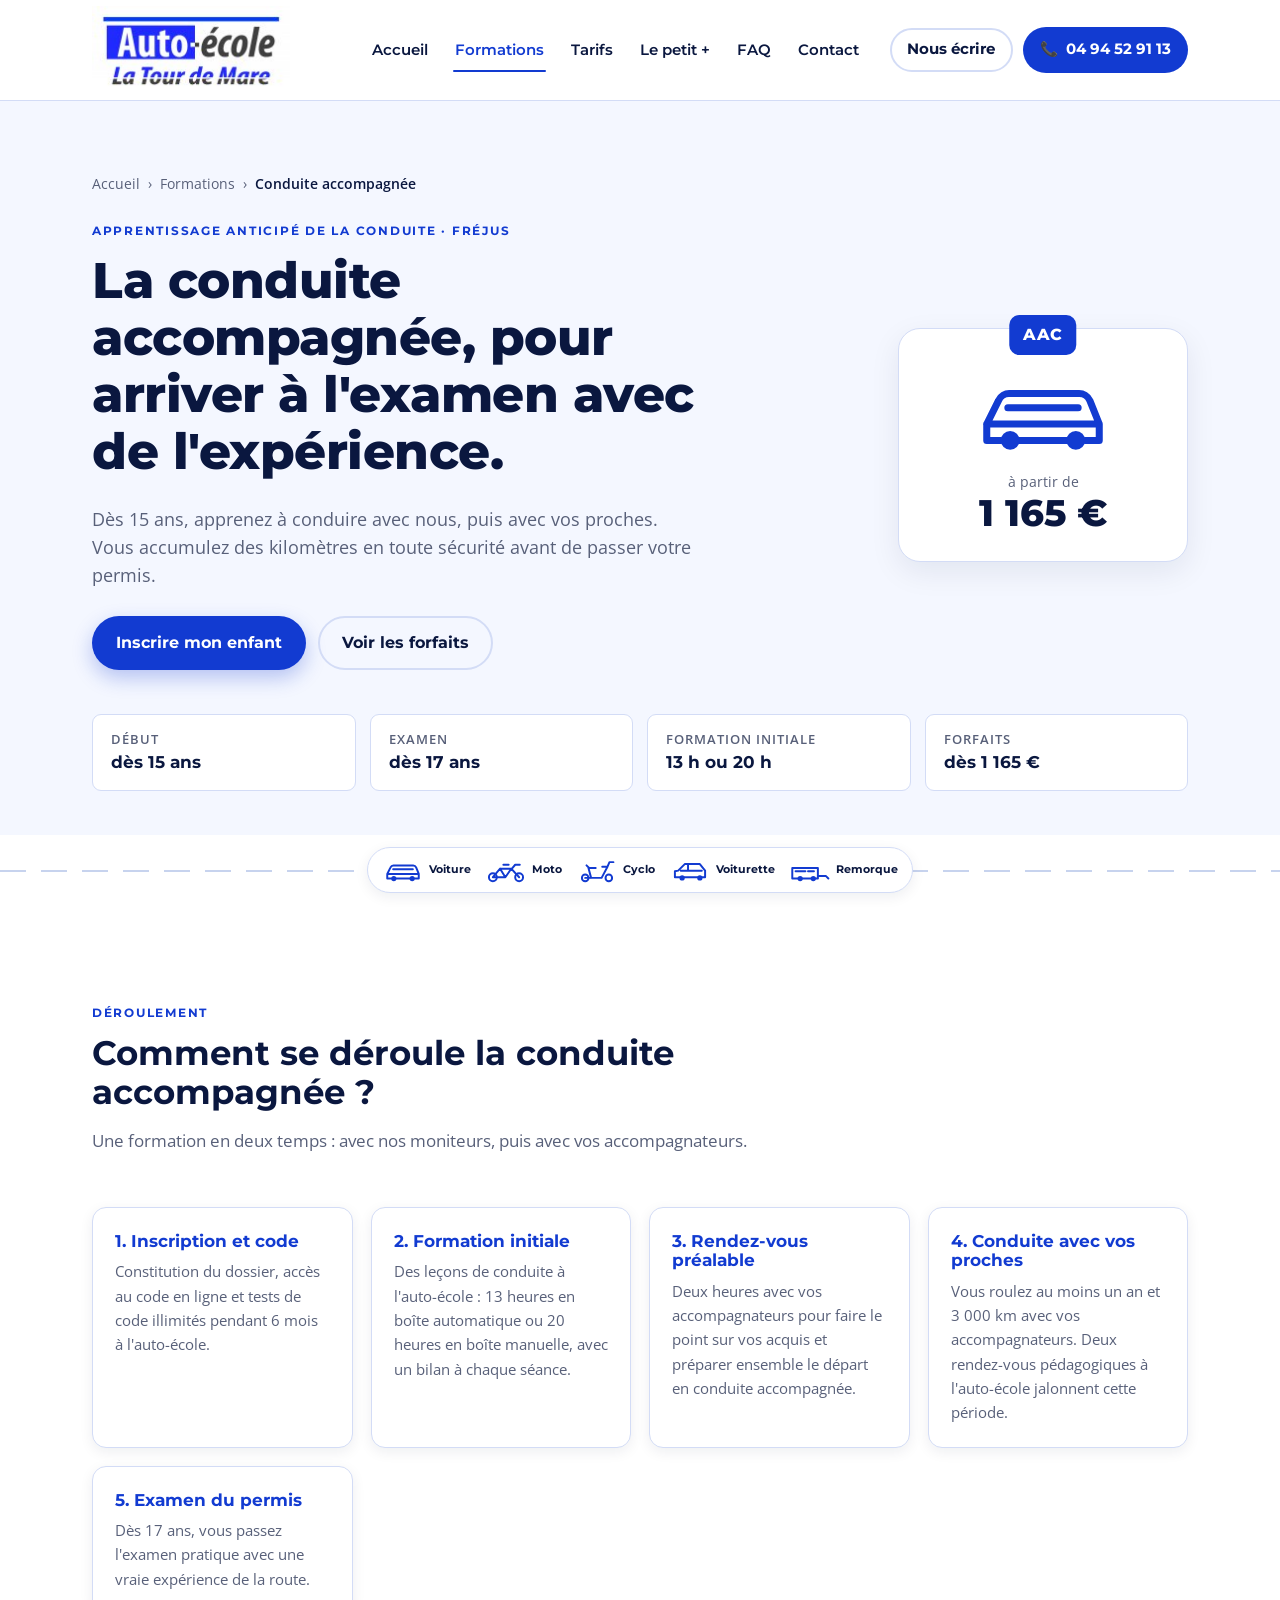
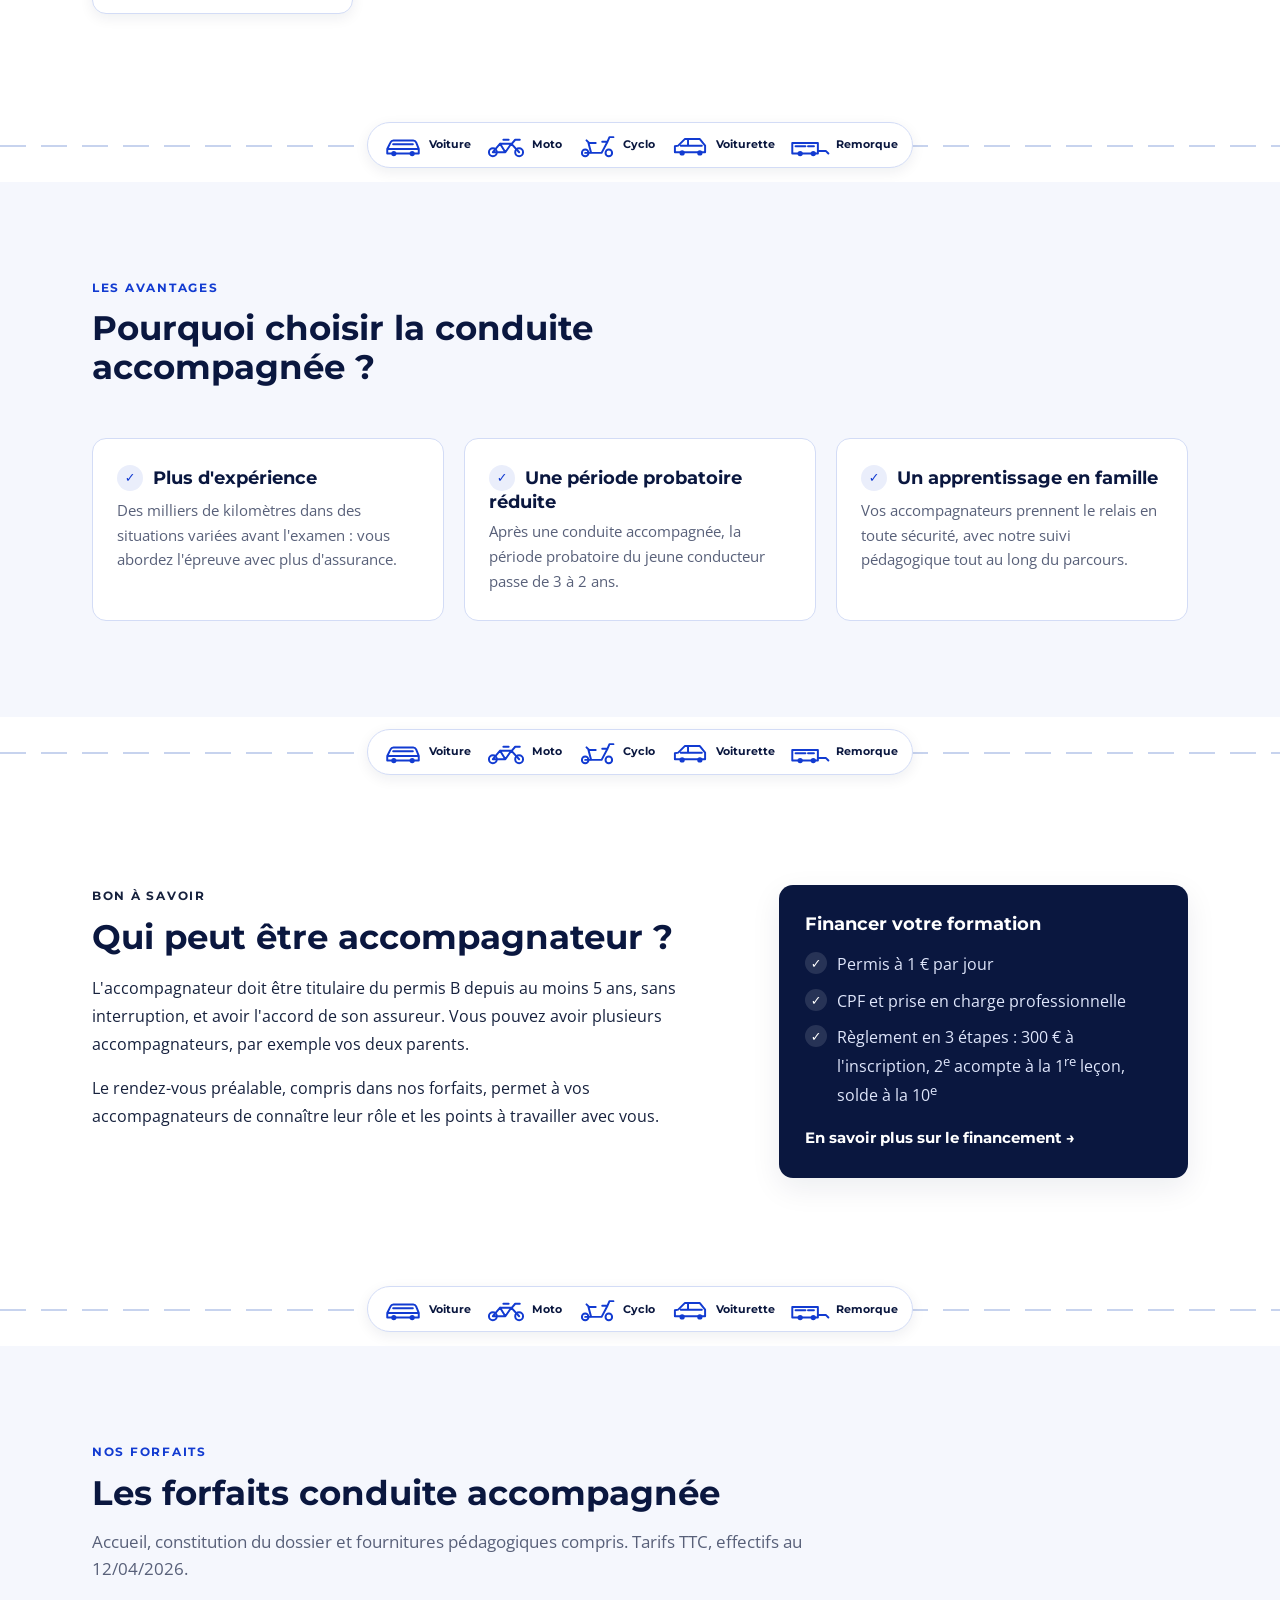
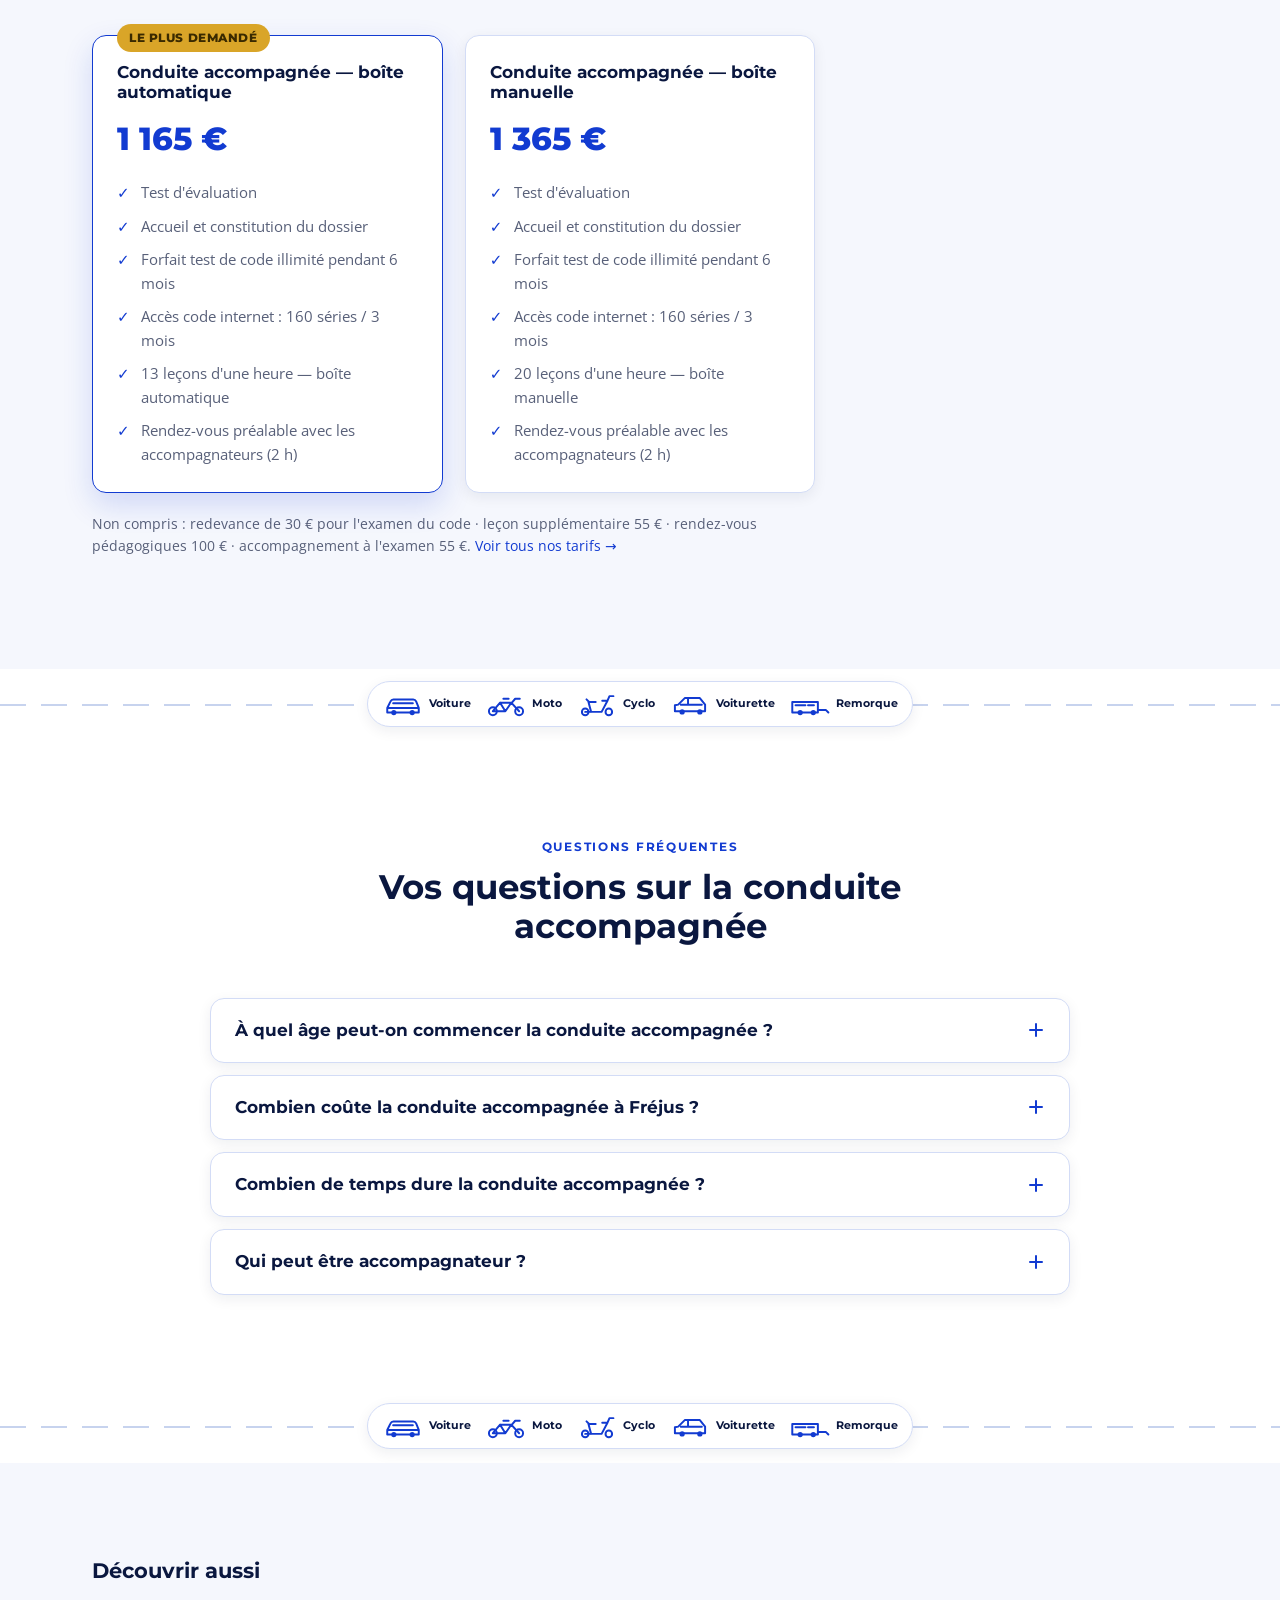
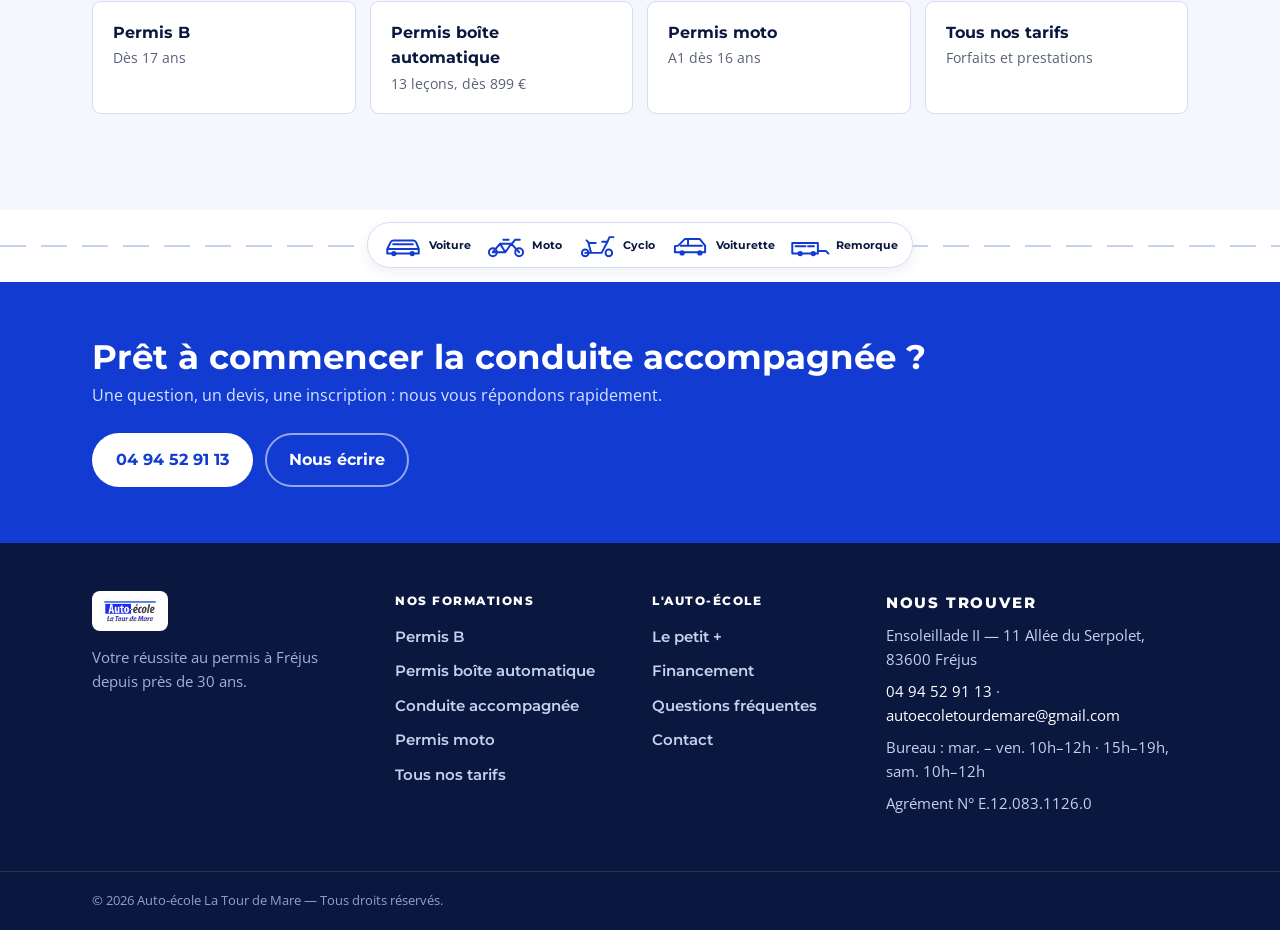
==== conduite-accompagnee.html @ 5759c75f "SEO : 4 pages formations dédiées - Nouvelles pages : permis B, permis boîte automatique, conduite ac" ====
<!DOCTYPE html>
<html lang="fr">
<head>
  <meta charset="UTF-8" />
  <meta name="viewport" content="width=device-width, initial-scale=1.0" />
  <title>Conduite accompagnée (AAC) à Fréjus dès 15 ans — La Tour de Mare</title>
  <meta name="description" content="Conduite accompagnée à Fréjus dès 15 ans : formation initiale, rendez-vous avec les accompagnateurs, boîte auto ou manuelle. Forfaits dès 1 165 €." />
  <link rel="icon" type="image/jpeg" href="assets/img/logo.jpg" />
  <link rel="preconnect" href="https://fonts.googleapis.com" />
  <link rel="preconnect" href="https://fonts.gstatic.com" crossorigin />
  <link href="https://fonts.googleapis.com/css2?family=Montserrat:ital,wght@0,400;0,500;0,600;0,700;0,800;1,700&family=Open+Sans:wght@400;500;600&display=swap" rel="stylesheet" />
  <link rel="stylesheet" href="css/styles.css" />
  <link rel="canonical" href="https://autoecole.antonyaddy.com/conduite-accompagnee.html" />
  <meta property="og:type" content="website" />
  <meta property="og:locale" content="fr_FR" />
  <meta property="og:site_name" content="Auto-école La Tour de Mare" />
  <meta property="og:title" content="Conduite accompagnée (AAC) à Fréjus dès 15 ans — La Tour de Mare" />
  <meta property="og:description" content="Conduite accompagnée à Fréjus dès 15 ans : formation initiale, rendez-vous avec les accompagnateurs, boîte auto ou manuelle. Forfaits dès 1 165 €." />
  <meta property="og:url" content="https://autoecole.antonyaddy.com/conduite-accompagnee.html" />
  <meta property="og:image" content="https://autoecole.antonyaddy.com/assets/img/facade.jpg" />

  <!-- Données structurées : fil d'Ariane et questions fréquentes de la page -->
  <script type="application/ld+json">
{
    "@context":  "https://schema.org",
    "@type":  "BreadcrumbList",
    "itemListElement":  [
                            {
                                "@type":  "ListItem",
                                "position":  1,
                                "name":  "Accueil",
                                "item":  "https://autoecole.antonyaddy.com/"
                            },
                            {
                                "@type":  "ListItem",
                                "position":  2,
                                "name":  "Formations",
                                "item":  "https://autoecole.antonyaddy.com/#formations"
                            },
                            {
                                "@type":  "ListItem",
                                "position":  3,
                                "name":  "Conduite accompagnée",
                                "item":  "https://autoecole.antonyaddy.com/conduite-accompagnee.html"
                            }
                        ]
}
  </script>
  <script type="application/ld+json">
{
    "@context":  "https://schema.org",
    "@type":  "FAQPage",
    "mainEntity":  [
                       {
                           "@type":  "Question",
                           "name":  "À quel âge peut-on commencer la conduite accompagnée ?",
                           "acceptedAnswer":  {
                                                  "@type":  "Answer",
                                                  "text":  "La conduite accompagnée est accessible dès 15 ans. L'examen pratique du permis peut ensuite être passé dès 17 ans."
                                              }
                       },
                       {
                           "@type":  "Question",
                           "name":  "Combien coûte la conduite accompagnée à Fréjus ?",
                           "acceptedAnswer":  {
                                                  "@type":  "Answer",
                                                  "text":  "Nos forfaits sont à 1 165 € en boîte automatique et 1 365 € en boîte manuelle, code et rendez-vous préalable compris. Les rendez-vous pédagogiques (100 €), la redevance du code (30 €) et l'accompagnement à l'examen (55 €) sont en plus."
                                              }
                       },
                       {
                           "@type":  "Question",
                           "name":  "Combien de temps dure la conduite accompagnée ?",
                           "acceptedAnswer":  {
                                                  "@type":  "Answer",
                                                  "text":  "Après la formation initiale à l'auto-école, vous conduisez au moins un an et 3 000 km avec vos accompagnateurs, avec deux rendez-vous pédagogiques pendant cette période."
                                              }
                       },
                       {
                           "@type":  "Question",
                           "name":  "Qui peut être accompagnateur ?",
                           "acceptedAnswer":  {
                                                  "@type":  "Answer",
                                                  "text":  "Toute personne titulaire du permis B depuis au moins 5 ans sans interruption, avec l'accord de son assureur. Il est possible d'avoir plusieurs accompagnateurs."
                                              }
                       }
                   ]
}
  </script>
</head>
<body id="top">

  <header class="site-header">
    <div class="container header__inner">
      <a class="brand" href="index.html" aria-label="Accueil — Auto-école La Tour de Mare">
        <img src="assets/img/logo.jpg" alt="Auto-école La Tour de Mare" class="brand__logo" width="200" height="89" decoding="async" fetchpriority="high" />
      </a>

      <nav class="nav" id="nav" aria-label="Navigation principale">
        <a href="index.html" class="nav__link">Accueil</a>
        <a href="index.html#formations" class="nav__link is-active">Formations</a>
        <a href="tarifs.html" class="nav__link">Tarifs</a>
        <a href="index.html#plus" class="nav__link">Le petit +</a>
        <a href="index.html#faq" class="nav__link">FAQ</a>
        <a href="index.html#contact" class="nav__link">Contact</a>
        <div class="nav__actions">
          <a href="index.html?formation=Conduite%20accompagn%C3%A9e%20(AAC)#contact-form" class="btn btn--ghost nav__write">Nous écrire</a>
          <a href="tel:+33494529113" class="btn btn--phone nav__phone">04 94 52 91 13</a>
        </div>
      </nav>

      <button class="nav-toggle" id="navToggle" aria-label="Ouvrir le menu" aria-expanded="false" aria-controls="nav">
        <span></span><span></span><span></span>
      </button>
    </div>
  </header>

  <main>

    <!-- ======================= EN-TÊTE DE PAGE ======================= -->
    <section class="page-hero page-hero--formation">
      <div class="container">
        <nav class="breadcrumb" aria-label="Fil d'Ariane">
          <a href="index.html">Accueil</a><span aria-hidden="true">›</span><a href="index.html#formations">Formations</a><span aria-hidden="true">›</span><span aria-current="page">Conduite accompagnée</span>
        </nav>
        <div class="page-hero__top">
          <div class="page-hero__copy">
            <p class="eyebrow">Apprentissage anticipé de la conduite · Fréjus</p>
            <h1>La conduite accompagnée, pour arriver à l'examen avec de l'expérience.</h1>
            <p class="page-hero__lead">Dès 15 ans, apprenez à conduire avec nous, puis avec vos proches. Vous accumulez des kilomètres en toute sécurité avant de passer votre permis.</p>
            <div class="hero__cta">
              <a href="index.html?formation=Conduite%20accompagn%C3%A9e%20(AAC)#contact-form" class="btn btn--primary">Inscrire mon enfant</a>
              <a href="#forfaits" class="btn btn--ghost">Voir les forfaits</a>
            </div>
          </div>
          <div class="formation-badge" aria-hidden="true">
            <svg viewBox="0 0 64 40"><use href="assets/img/vehicle-icons.svg#car"></use></svg>
            <span class="formation-badge__pin">AAC</span>
            <span class="formation-badge__from">à partir de</span>
            <strong class="formation-badge__price">1&nbsp;165&nbsp;€</strong>
          </div>
        </div>
        <ul class="facts">
          <li><span>Début</span><strong>dès 15 ans</strong></li>
          <li><span>Examen</span><strong>dès 17 ans</strong></li>
          <li><span>Formation initiale</span><strong>13 h ou 20 h</strong></li>
          <li><span>Forfaits</span><strong>dès 1&nbsp;165&nbsp;€</strong></li>
        </ul>
      </div>
    </section>

    <section class="section">
      <div class="container">
        <header class="section__head section__head--left">
          <p class="eyebrow">Déroulement</p>
          <h2>Comment se déroule la conduite accompagnée ?</h2>
          <p class="section__intro">Une formation en deux temps : avec nos moniteurs, puis avec vos accompagnateurs.</p>
        </header>
        <ol class="steps">
          <li><h3>1. Inscription et code</h3><p>Constitution du dossier, accès au code en ligne et tests de code illimités pendant 6 mois à l'auto-école.</p></li>
          <li><h3>2. Formation initiale</h3><p>Des leçons de conduite à l'auto-école : 13 heures en boîte automatique ou 20 heures en boîte manuelle, avec un bilan à chaque séance.</p></li>
          <li><h3>3. Rendez-vous préalable</h3><p>Deux heures avec vos accompagnateurs pour faire le point sur vos acquis et préparer ensemble le départ en conduite accompagnée.</p></li>
          <li><h3>4. Conduite avec vos proches</h3><p>Vous roulez au moins un an et 3&nbsp;000&nbsp;km avec vos accompagnateurs. Deux rendez-vous pédagogiques à l'auto-école jalonnent cette période.</p></li>
          <li><h3>5. Examen du permis</h3><p>Dès 17 ans, vous passez l'examen pratique avec une vraie expérience de la route.</p></li>
        </ol>
      </div>
    </section>

    <section class="section section--tint">
      <div class="container">
        <header class="section__head section__head--left">
          <p class="eyebrow">Les avantages</p>
          <h2>Pourquoi choisir la conduite accompagnée ?</h2>
          
        </header>
        <ul class="benefits">
          <li><h3>Plus d'expérience</h3><p>Des milliers de kilomètres dans des situations variées avant l'examen : vous abordez l'épreuve avec plus d'assurance.</p></li>
          <li><h3>Une période probatoire réduite</h3><p>Après une conduite accompagnée, la période probatoire du jeune conducteur passe de 3 à 2 ans.</p></li>
          <li><h3>Un apprentissage en famille</h3><p>Vos accompagnateurs prennent le relais en toute sécurité, avec notre suivi pédagogique tout au long du parcours.</p></li>
        </ul>
      </div>
    </section>

    <section class="section">
      <div class="container prose-split">
        <div class="prose">
          <p class="eyebrow">Bon à savoir</p>
          <h2>Qui peut être accompagnateur ?</h2>
          <p>L'accompagnateur doit être titulaire du permis B depuis au moins 5 ans, sans interruption, et avoir l'accord de son assureur. Vous pouvez avoir plusieurs accompagnateurs, par exemple vos deux parents.</p>
          <p>Le rendez-vous préalable, compris dans nos forfaits, permet à vos accompagnateurs de connaître leur rôle et les points à travailler avec vous.</p>
        </div>
        <aside class="prose-aside">
<h3>Financer votre formation</h3><ul class="checks"><li>Permis à 1&nbsp;€ par jour</li><li>CPF et prise en charge professionnelle</li><li>Règlement en 3 étapes : 300&nbsp;€ à l'inscription, 2<sup>e</sup> acompte à la 1<sup>re</sup> leçon, solde à la 10<sup>e</sup></li></ul><a class="prose-aside__link" href="index.html#financement">En savoir plus sur le financement →</a>
        </aside>
      </div>
    </section>

    <!-- ======================= FORFAITS ======================= -->
    <section class="section section--tint" id="forfaits">
      <div class="container">
        <header class="section__head section__head--left">
          <p class="eyebrow">Nos forfaits</p>
          <h2>Les forfaits conduite accompagnée</h2>
          <p class="section__intro">Accueil, constitution du dossier et fournitures pédagogiques compris. Tarifs TTC, effectifs au 12/04/2026.</p>
        </header>
        <div class="price-grid">
          <article class="price-card price-card--feature">
            <span class="price-card__tag">Le plus demandé</span>
            <h3>Conduite accompagnée — boîte automatique</h3>
            <p class="price-card__price">1&nbsp;165&nbsp;€</p>
            <ul>
              <li>Test d'évaluation</li>
              <li>Accueil et constitution du dossier</li>
              <li>Forfait test de code illimité pendant 6 mois</li>
              <li>Accès code internet : 160 séries / 3 mois</li>
              <li>13 leçons d'une heure — boîte automatique</li>
              <li>Rendez-vous préalable avec les accompagnateurs (2 h)</li>
            </ul>
          </article>

          <article class="price-card">
            <h3>Conduite accompagnée — boîte manuelle</h3>
            <p class="price-card__price">1&nbsp;365&nbsp;€</p>
            <ul>
              <li>Test d'évaluation</li>
              <li>Accueil et constitution du dossier</li>
              <li>Forfait test de code illimité pendant 6 mois</li>
              <li>Accès code internet : 160 séries / 3 mois</li>
              <li>20 leçons d'une heure — boîte manuelle</li>
              <li>Rendez-vous préalable avec les accompagnateurs (2 h)</li>
            </ul>
          </article>
        </div>
        <p class="fineprint">Non compris : redevance de 30&nbsp;€ pour l'examen du code · leçon supplémentaire 55&nbsp;€ · rendez-vous pédagogiques 100&nbsp;€ · accompagnement à l'examen 55&nbsp;€. <a href="tarifs.html">Voir tous nos tarifs →</a></p>
      </div>
    </section>

    <!-- ======================= FAQ ======================= -->
    <section class="section" id="faq">
      <div class="container">
        <header class="section__head">
          <p class="eyebrow eyebrow--center">Questions fréquentes</p>
          <h2>Vos questions sur la conduite accompagnée</h2>
        </header>
        <div class="faq">
          <details class="faq__item">
            <summary class="faq__q">À quel âge peut-on commencer la conduite accompagnée ?</summary>
            <div class="faq__a"><p>La conduite accompagnée est accessible dès 15 ans. L'examen pratique du permis peut ensuite être passé dès 17 ans.</p></div>
          </details>
          <details class="faq__item">
            <summary class="faq__q">Combien coûte la conduite accompagnée à Fréjus ?</summary>
            <div class="faq__a"><p>Nos forfaits sont à <strong>1&nbsp;165&nbsp;€</strong> en boîte automatique et <strong>1&nbsp;365&nbsp;€</strong> en boîte manuelle, code et rendez-vous préalable compris. Les rendez-vous pédagogiques (100&nbsp;€), la redevance du code (30&nbsp;€) et l'accompagnement à l'examen (55&nbsp;€) sont en plus.</p></div>
          </details>
          <details class="faq__item">
            <summary class="faq__q">Combien de temps dure la conduite accompagnée ?</summary>
            <div class="faq__a"><p>Après la formation initiale à l'auto-école, vous conduisez au moins un an et 3&nbsp;000&nbsp;km avec vos accompagnateurs, avec deux rendez-vous pédagogiques pendant cette période.</p></div>
          </details>
          <details class="faq__item">
            <summary class="faq__q">Qui peut être accompagnateur ?</summary>
            <div class="faq__a"><p>Toute personne titulaire du permis B depuis au moins 5 ans sans interruption, avec l'accord de son assureur. Il est possible d'avoir plusieurs accompagnateurs.</p></div>
          </details>
        </div>
      </div>
    </section>

    <!-- ======================= AUTRES FORMATIONS ======================= -->
    <section class="section section--tint related">
      <div class="container">
        <h2 class="related__title">Découvrir aussi</h2>
        <div class="related__grid">
          <a class="related__link" href="permis-b.html"><strong>Permis B</strong><span>Dès 17 ans</span></a>
          <a class="related__link" href="permis-boite-automatique.html"><strong>Permis boîte automatique</strong><span>13 leçons, dès 899 €</span></a>
          <a class="related__link" href="permis-moto.html"><strong>Permis moto</strong><span>A1 dès 16 ans</span></a>
          <a class="related__link" href="tarifs.html"><strong>Tous nos tarifs</strong><span>Forfaits et prestations</span></a>
        </div>
      </div>
    </section>

    <section class="cta-band">
      <div class="container cta-band__inner">
        <div>
          <h2>Prêt à commencer la conduite accompagnée ?</h2>
          <p>Une question, un devis, une inscription : nous vous répondons rapidement.</p>
        </div>
        <div class="cta-band__actions">
          <a href="tel:+33494529113" class="btn btn--light">04 94 52 91 13</a>
          <a href="index.html?formation=Conduite%20accompagn%C3%A9e%20(AAC)#contact-form" class="btn btn--ghost-light">Nous écrire</a>
        </div>
      </div>
    </section>

  </main>

  <!-- ======================= FOOTER ======================= -->
  <footer class="site-footer">
    <div class="container footer__inner">
      <div class="footer__brand">
        <img src="assets/img/logo.jpg" alt="Auto-école La Tour de Mare" class="footer__logo" />
        <p>Votre réussite au permis à Fréjus depuis près de 30&nbsp;ans.</p>
      </div>
      <nav class="footer__nav" aria-label="Nos formations">
        <p class="footer__title">Nos formations</p>
        <a href="permis-b.html">Permis B</a>
        <a href="permis-boite-automatique.html">Permis boîte automatique</a>
        <a href="conduite-accompagnee.html">Conduite accompagnée</a>
        <a href="permis-moto.html">Permis moto</a>
        <a href="tarifs.html">Tous nos tarifs</a>
      </nav>
      <nav class="footer__nav" aria-label="Pied de page">
        <p class="footer__title">L'auto-école</p>
        <a href="index.html#plus">Le petit +</a>
        <a href="index.html#financement">Financement</a>
        <a href="index.html#faq">Questions fréquentes</a>
        <a href="index.html#contact">Contact</a>
      </nav>
      <div class="footer__contact">
        <p class="footer__title">Nous trouver</p>
        <p>Ensoleillade II — 11 Allée du Serpolet, 83600 Fréjus</p>
        <p><a href="tel:+33494529113">04 94 52 91 13</a> · <a href="mailto:autoecoletourdemare@gmail.com">autoecoletourdemare@gmail.com</a></p>
        <p>Bureau : mar. – ven. 10h–12h · 15h–19h, sam. 10h–12h</p>
        <p>Agrément N° E.12.083.1126.0</p>
      </div>
    </div>
    <div class="footer__legal">
      <div class="container">
        <p>© <span id="year"></span> Auto-école La Tour de Mare — Tous droits réservés.</p>
      </div>
    </div>
  </footer>


  <script src="js/main.js"></script>
</body>
</html>
---- css/styles.css ----
/* =====================================================================
   Auto-école La Tour de Mare — feuille de styles
   Couleurs de marque dérivées du logo (bleu roi + blanc).
   ===================================================================== */

:root {
  --blue:        #123bd1;   /* bleu logo */
  --blue-dark:   #0b2492;   /* survol / profondeur */
  --navy:        #0a173f;   /* texte titres / footer */
  --blue-soft:   #eaeefb;   /* fonds teintés */
  --blue-line:   #d3dcf6;   /* bordures */
  --gold:        #d9a528;   /* accent distinction */

  --ink:   #16213d;
  --muted: #586079;
  --bg:    #ffffff;
  --surface: #f5f7fd;

  --radius: 14px;
  --radius-sm: 9px;
  --shadow: 0 10px 30px rgba(10, 23, 63, 0.08);
  --shadow-sm: 0 4px 14px rgba(10, 23, 63, 0.07);
  --maxw: 1140px;
  --edge: 22px;
  --header-h: 101px;

  --ff-head: "Montserrat", system-ui, sans-serif;
  --ff-body: "Open Sans", system-ui, sans-serif;
}

/* ---------- Reset ---------- */
*, *::before, *::after { box-sizing: border-box; }
html { scroll-behavior: smooth; scroll-padding-top: 92px; }
body {
  margin: 0;
  font-family: var(--ff-body);
  color: var(--ink);
  background: var(--bg);
  line-height: 1.6;
  -webkit-font-smoothing: antialiased;
}
img { max-width: 100%; display: block; }
a { color: var(--blue); text-decoration: none; }
a:hover { color: var(--blue-dark); }
h1, h2, h3 { font-family: var(--ff-head); color: var(--navy); line-height: 1.15; margin: 0 0 .5em; }
h1 { font-size: clamp(1.9rem, 4.4vw, 3.1rem); font-weight: 800; letter-spacing: -0.01em; }
h2 { font-size: clamp(1.5rem, 3vw, 2.1rem); font-weight: 700; }
h3 { font-size: 1.15rem; font-weight: 700; }
p { margin: 0 0 1rem; }

.container { width: 100%; max-width: var(--maxw); margin-inline: auto; padding-inline: var(--edge); }

/* ---------- Boutons ---------- */
.btn {
  display: inline-flex; align-items: center; justify-content: center;
  gap: .5em;
  font-family: var(--ff-head); font-weight: 700; font-size: .98rem;
  padding: .8em 1.4em; border-radius: 999px;
  border: 2px solid transparent; cursor: pointer;
  transition: transform .15s ease, background .15s ease, color .15s ease, box-shadow .15s ease;
  white-space: nowrap;
}
.btn:hover { transform: translateY(-2px); }
.btn--primary { background: var(--blue); color: #fff; box-shadow: 0 8px 20px rgba(18, 59, 209, .28); }
.btn--primary:hover { background: var(--blue-dark); color: #fff; }
.btn--ghost { background: transparent; border-color: var(--blue-line); color: var(--navy); }
.btn--ghost:hover { border-color: var(--blue); color: var(--blue); }
.btn--phone { background: var(--blue); color: #fff; padding: .6em 1.05em; font-size: .92rem; }
.btn--phone::before { content: "📞"; }
.btn--phone:hover { background: var(--blue-dark); color: #fff; }
.btn--light { background: #fff; color: var(--blue); }
.btn--light:hover { color: var(--blue-dark); }
.btn--ghost-light { background: transparent; border-color: rgba(255,255,255,.55); color: #fff; }
.btn--ghost-light:hover { border-color: #fff; color: #fff; }

/* ---------- Eyebrow / section head ---------- */
.eyebrow {
  font-family: var(--ff-head); font-weight: 700; font-size: .78rem;
  letter-spacing: .14em; text-transform: uppercase; color: var(--blue);
  margin: 0 0 .7rem;
}
.eyebrow--center { text-align: center; }

.section { padding: clamp(56px, 8vw, 96px) 0; }
.section--tint { background: var(--surface); }
.section__head { max-width: 720px; margin: 0 auto clamp(32px, 5vw, 52px); text-align: center; }
.section__head--left { margin-inline: 0; text-align: left; }
.section__intro { color: var(--muted); font-size: 1.05rem; margin: 0; }

/* A quiet continuation of the route between sections */
.road-divider { height: 72px; position: relative; overflow: hidden; background: #fff; }
.road-divider::before {
  content: ""; position: absolute; top: 35px; left: 0; right: 0; height: 2px;
  background: repeating-linear-gradient(90deg, #c7d3ee 0 26px, transparent 26px 41px);
}
.road-divider__vehicles {
  display: inline-flex; align-items: center; gap: 14px;
  position: absolute; z-index: 1; top: 12px; left: 50%; transform: translateX(-50%);
  max-width: calc(100% - 24px); min-height: 46px; padding: 5px 14px;
  color: var(--blue); background: #fff; border: 1px solid var(--blue-line);
  border-radius: 999px; box-shadow: var(--shadow-sm); white-space: nowrap;
}
.road-divider__item { display: inline-flex; align-items: center; gap: 5px; color: var(--navy); font-family: var(--ff-head); font-size: .68rem; font-weight: 700; }
.road-divider__item svg { display: block; width: 42px; height: 28px; flex: none; color: var(--blue); }
.road-divider.is-driving .road-divider__vehicles { animation: road-cross 1.5s cubic-bezier(.22,1,.36,1) both; }
@keyframes road-cross {
  from { left: 0; transform: translateX(-100%); }
  to { left: 50%; transform: translateX(-50%); }
}

/* =====================================================================
   HEADER
   ===================================================================== */
/* En-tête fixe : la page réserve sa hauteur une fois pour toutes, si bien que sa
   réduction au défilement ne décale plus le contenu (sinon, effet de tremblement). */
body { padding-top: var(--header-h); }
.site-header {
  position: fixed; top: 0; left: 0; right: 0; z-index: 100;
  background: rgba(255,255,255,.92);
  backdrop-filter: saturate(140%) blur(8px);
  border-bottom: 1px solid var(--blue-line);
  transition: box-shadow .25s ease, background .25s ease;
}
/* En-tête compact une fois la page défilée */
.site-header.is-compact { background: rgba(255,255,255,.97); box-shadow: 0 6px 20px rgba(10, 23, 63, .08); }
.header__inner { display: flex; align-items: center; justify-content: space-between; min-height: 100px; gap: 16px; transition: min-height .25s ease; }
.brand { flex: none; display: block; }
.brand__logo { height: 88px; width: auto; transition: height .25s ease; }
.site-header.is-compact .header__inner { min-height: 74px; }
.site-header.is-compact .brand__logo { height: 62px; }
.nav { display: flex; align-items: center; gap: clamp(14px, 1.8vw, 28px); }
.nav__link {
  font-family: var(--ff-head); font-weight: 600; font-size: .96rem; color: var(--navy);
  padding: 6px 2px; position: relative; white-space: nowrap;
}
.nav__link::after {
  content: ""; position: absolute; left: 0; right: 0; bottom: -4px; height: 2px; background: var(--blue); border-radius: 2px;
  transform: scaleX(0); transition: transform .25s ease;
}
.nav__link:hover { color: var(--blue); }
.nav__link:hover::after { transform: scaleX(.5); }
.nav__link.is-active { color: var(--blue); }
.nav__link.is-active::after { transform: scaleX(1); }
.nav__link:focus-visible, .nav-toggle:focus-visible { outline: 3px solid var(--blue); outline-offset: 4px; border-radius: 4px; }
.nav__actions { display: flex; align-items: center; gap: 10px; margin-left: 6px; }
.nav__write { display: none; padding: .55em 1.05em; font-size: .92rem; }
@media (min-width: 1200px) {
  .nav__write { display: inline-flex; }
}

.nav-toggle {
  display: none; flex-direction: column; gap: 5px; background: none; border: 0; padding: 10px; margin-right: -10px; cursor: pointer;
}
.nav-toggle span { width: 26px; height: 2px; background: var(--navy); border-radius: 2px; transition: .25s; }
.nav-toggle[aria-expanded="true"] span:nth-child(1) { transform: translateY(7px) rotate(45deg); }
.nav-toggle[aria-expanded="true"] span:nth-child(2) { opacity: 0; }
.nav-toggle[aria-expanded="true"] span:nth-child(3) { transform: translateY(-7px) rotate(-45deg); }

/* Menu replié : tablettes et mobiles */
@media (max-width: 980px) {
  .nav-toggle { display: flex; }
  .nav {
    position: absolute; top: 100%; left: 0; right: 0;
    flex-direction: column; align-items: stretch; gap: 0;
    max-height: calc(100vh - 100%); overflow-y: auto;
    background: #fff; border-bottom: 1px solid var(--blue-line);
    padding: 8px var(--edge) 22px; box-shadow: 0 18px 30px rgba(10, 23, 63, .12);
    opacity: 0; transform: translateY(-10px); visibility: hidden; pointer-events: none;
    transition: opacity .22s ease, transform .22s ease, visibility 0s linear .22s;
  }
  .nav.is-open {
    opacity: 1; transform: none; visibility: visible; pointer-events: auto;
    transition: opacity .22s ease, transform .22s ease;
  }
  .nav__link { display: flex; align-items: center; justify-content: space-between; padding: 14px 4px; font-size: 1.02rem; border-bottom: 1px solid var(--surface); }
  .nav__link::after { display: none; }
  .nav__link.is-active::before { content: ""; order: 2; width: 8px; height: 8px; border-radius: 50%; background: var(--blue); }
  .nav__actions { flex-direction: column; align-items: stretch; gap: 10px; margin: 16px 0 0; }
  .nav__write { display: inline-flex; }
  .nav__actions .btn { width: 100%; }
}
@media (prefers-reduced-motion: reduce) {
  .site-header, .header__inner, .brand__logo, .nav, .nav__link::after { transition: none; }
}

/* =====================================================================
   HERO (accueil)
   ===================================================================== */
.hero {
  position: relative; overflow: hidden;
  background: #f4f7ff;
  padding: clamp(40px, 5vw, 70px) 0 calc(clamp(40px, 5vw, 70px) + 64px);
}

/* Voiture et moto auto-école qui traversent le bas du hero, à tour de rôle */
.hero__road {
  position: absolute; left: 0; right: 0; bottom: 0; height: 100px;
  pointer-events: none;
}
.hero__road::before {
  content: ""; position: absolute; left: 0; right: 0; bottom: 13px; height: 1px;
  background: linear-gradient(90deg, transparent, var(--blue-line) 12%, var(--blue-line) 88%, transparent);
}
.hero__vehicle {
  position: absolute; left: 0; bottom: 6px; width: 222px;
  animation: hero-drive 13s cubic-bezier(.45, 0, .55, 1) infinite;
}
.hero__car { display: block; width: 100%; height: auto; }
/* Traînées de vitesse derrière chaque véhicule */
.hero__vehicle::before, .hero__vehicle::after {
  content: ""; position: absolute; right: calc(100% - 20px); height: 2px; border-radius: 2px;
  background: linear-gradient(90deg, transparent, rgba(18, 59, 209, .4));
  animation: hero-trail .45s ease-in-out infinite alternate;
}
.hero__vehicle::before { bottom: 46%; width: 70px; }
.hero__vehicle::after { bottom: 30%; width: 42px; animation-delay: .2s; }
.hero__body { animation: hero-bob .5s ease-in-out infinite alternate; }
.hero__beam { animation: hero-beam 2.6s ease-in-out infinite alternate; }
.hero__wheel { transform-box: fill-box; transform-origin: center; animation: wheel-spin .5s linear infinite; }
@keyframes hero-drive {
  0% { transform: translateX(-280px); }
  62%, 100% { transform: translateX(calc(100vw + 60px)); }
}
.hero__vehicle--moto { width: 159px; animation-name: hero-ride; }
.hero__vehicle--moto .hero__body { animation-duration: .4s; }
@keyframes hero-ride {
  0%, 52% { transform: translateX(-220px); }
  92%, 100% { transform: translateX(calc(100vw + 40px)); }
}
@keyframes hero-bob { to { transform: translateY(-1.2px); } }
@keyframes hero-trail { from { opacity: .35; transform: scaleX(.7); transform-origin: right; } to { opacity: 1; transform: scaleX(1); transform-origin: right; } }
@keyframes hero-beam { from { opacity: .55; } to { opacity: 1; } }
@keyframes wheel-spin { to { transform: rotate(360deg); } }
@media (max-width: 560px) {
  .brand__logo { height: 80px; }
  .site-header.is-compact .brand__logo { height: 58px; }
  .hero__vehicle { width: 164px; animation-duration: 9s; }
  .hero__vehicle--moto { width: 117px; }
}
@media (prefers-reduced-motion: reduce) {
  .hero__vehicle { animation: none; left: 6%; }
  .hero__vehicle--moto { left: auto; right: 6%; }
  .hero__vehicle::before, .hero__vehicle::after { display: none; }
  .hero__body, .hero__beam, .hero__wheel { animation: none; }
}
.hero__inner { display: grid; grid-template-columns: minmax(0, 1fr) auto; gap: clamp(28px, 4vw, 56px); align-items: center; }
.hero__content { max-width: 800px; padding-block: 12px; }
.hero__content h1 { max-width: 22ch; }
.hero__lead { font-size: 1.12rem; color: var(--muted); max-width: 60ch; }
.hero__cat { color: var(--navy); font-weight: 600; }
.hero__count { font-variant-numeric: tabular-nums; }

/* Surlignage sous un groupe de mots d'un titre */
.text-mark {
  background: linear-gradient(transparent 60%, rgba(18, 59, 209, .16) 60%, rgba(18, 59, 209, .16) 92%, transparent 92%) no-repeat 0 0 / 100% 100%;
  -webkit-box-decoration-break: clone; box-decoration-break: clone;
}

/* Titres animés mot à mot (data-anim-title, activé par JS) */
.anim-title .anim-word { display: inline-block; opacity: 0; transform: translateY(.45em); filter: blur(6px); }
.anim-title.anim-play .anim-word {
  animation: hero-word .75s cubic-bezier(.2, .7, .2, 1) forwards;
  animation-delay: calc(var(--i) * 65ms + 120ms);
}
.anim-title .text-mark { background-size: 0% 100%; }
.anim-title.anim-play .text-mark { animation: hero-mark .9s cubic-bezier(.65, 0, .35, 1) forwards; animation-delay: var(--mark-delay, 1s); }
/* Texte qui suit un titre animé (dans le même en-tête) */
.head-anim .anim-follow { opacity: 0; transform: translateY(12px); }
.head-anim.anim-play .anim-follow { animation: hero-fade .8s ease forwards; animation-delay: var(--follow-delay, 1.1s); }

/* Accueil : paragraphe, compteur et types de permis après le titre */
.hero--anim .hero__lead { opacity: 0; transform: translateY(12px); animation: hero-fade .8s ease forwards; animation-delay: var(--lead-delay, 1.1s); }
.hero--anim .hero__cat { animation: hero-cat .9s ease both; animation-delay: calc(var(--lead-delay, 1.1s) + .5s + var(--c) * 130ms); }
@keyframes hero-word { to { opacity: 1; transform: none; filter: blur(0); } }
@keyframes hero-mark { to { background-size: 100% 100%; } }
@keyframes hero-fade { to { opacity: 1; transform: none; } }
@keyframes hero-cat {
  0% { color: var(--muted); }
  40% { color: var(--blue); }
  100% { color: var(--navy); }
}
.hero__cta { display: flex; flex-wrap: wrap; gap: 12px; margin: 26px 0 20px; }
.hero__facts {
  list-style: none; margin: 0; padding: 0;
  display: grid; grid-template-columns: repeat(3, auto); gap: 14px 28px;
  border-top: 1px solid var(--blue-line); padding-top: 22px;
}
.hero__facts li { display: flex; flex-direction: column; }
.hero__facts strong { font-family: var(--ff-head); color: var(--navy); font-size: 1rem; }
.hero__facts span { color: var(--muted); font-size: .86rem; }

/* Distinction mise en avant, à droite du hero, avec pulsation douce */
.award {
  display: flex; flex-direction: column; align-items: center; text-align: center; gap: 10px;
  width: clamp(260px, 26vw, 320px); padding: 30px 26px;
  background: linear-gradient(160deg, #fff 0%, #fff8e6 100%); color: var(--navy);
  border: 2px solid var(--gold); border-radius: 20px;
  box-shadow: 0 18px 40px -18px rgba(10, 23, 63, .45), 0 0 0 6px rgba(217, 165, 40, .14);
  animation: award-pulse 2.8s ease-in-out infinite;
}
.award__star { color: var(--gold); font-size: 3rem; line-height: 1; }
.award__title { font-family: var(--ff-head); font-weight: 800; font-size: 1.35rem; line-height: 1.25; color: var(--navy); margin: 0; }
.award__src { color: var(--muted); font-size: .86rem; margin: 0; }
@keyframes award-pulse {
  0%, 100% { transform: scale(1); }
  50% { transform: scale(1.06); }
}
@media (max-width: 940px) {
  .hero__inner { grid-template-columns: 1fr; }
  .award { justify-self: center; width: min(100%, 320px); }
}
@media (prefers-reduced-motion: reduce) {
  .award { animation: none; }
}

/* =====================================================================
   CARTES FORMATIONS
   ===================================================================== */
.cards { display: grid; grid-template-columns: repeat(3, 1fr); gap: 22px; }
.card {
  position: relative; background: #fff; border: 1px solid var(--blue-line);
  border-radius: var(--radius); padding: 28px 24px 24px; box-shadow: var(--shadow-sm);
  transition: transform .18s ease, box-shadow .18s ease, border-color .18s ease;
}
.card__illustration { position: absolute; top: 24px; right: 22px; width: 62px; height: 40px; color: var(--blue); opacity: .72; }
.card:hover { transform: translateY(-4px); box-shadow: var(--shadow); border-color: #c0cdf2; }
.card__pin {
  display: inline-flex; align-items: center; justify-content: center;
  min-width: 46px; height: 46px; padding: 0 12px; border-radius: 10px;
  background: var(--blue); color: #fff; font-family: var(--ff-head); font-weight: 800; font-size: 1.05rem;
  margin-bottom: 16px; letter-spacing: .02em;
}
.card h3 { margin-bottom: 8px; }
.card p { color: var(--muted); font-size: .97rem; }
.card__price { color: var(--navy); font-size: .95rem; margin: 14px 0 10px; }
.card__price strong { font-family: var(--ff-head); font-size: 1.35rem; color: var(--blue); }
.card__link { font-family: var(--ff-head); font-weight: 700; font-size: .95rem; }

/* =====================================================================
   LE PETIT +
   ===================================================================== */
.plus__head { max-width: 640px; margin-bottom: 36px; }
.plus__head p { color: var(--muted); }
.plus__list { list-style: none; margin: 0; padding: 0; display: grid; grid-template-columns: repeat(3, 1fr); gap: 22px; counter-reset: plus; }
.plus__list li { background: #fff; border: 1px solid var(--blue-line); border-radius: var(--radius); padding: 26px 24px; position: relative; }
.plus__list li::before {
  counter-increment: plus; content: counter(plus);
  position: absolute; top: 22px; right: 22px;
  font-family: var(--ff-head); font-weight: 800; font-size: 2.2rem; color: var(--blue-soft);
}
.plus__list h3 { color: var(--blue); }
.plus__list p { color: var(--muted); margin: 0; font-size: .97rem; }

/* =====================================================================
   FINANCEMENT
   ===================================================================== */
.finance { display: grid; grid-template-columns: 1.3fr .9fr; gap: clamp(28px, 4vw, 54px); align-items: start; }
.finance__text p { color: var(--muted); }
.checks { list-style: none; margin: 18px 0 0; padding: 0; display: grid; gap: 11px; }
.checks li { position: relative; padding-left: 32px; color: var(--ink); }
.checks li::before {
  content: "✓"; position: absolute; left: 0; top: 0;
  width: 22px; height: 22px; border-radius: 50%; background: var(--blue-soft); color: var(--blue);
  font-weight: 700; font-size: .8rem; display: flex; align-items: center; justify-content: center;
}
.finance__note { background: var(--navy); color: #fff; border-radius: var(--radius); padding: 28px 26px; box-shadow: var(--shadow); }
.finance__note h3 { color: #fff; }
.finance__eyebrow { color: #adbcfa; text-transform: uppercase; letter-spacing: .12em; font-size: .75rem; font-weight: 700; }
.finance__note .payment-route { list-style: none; margin: 22px 0; padding: 0; position: relative; }
.payment-route::before { content: ""; position: absolute; left: 18px; top: 20px; bottom: 20px; width: 2px; background: repeating-linear-gradient(to bottom, #8ca5ff 0 9px, transparent 9px 17px); }
.payment-route li { display: flex; align-items: center; gap: 18px; position: relative; margin-bottom: 18px; color: #dfe6fb; }
.payment-route li:last-child { margin-bottom: 0; }
.payment-route__num { display: grid; place-items: center; width: 38px; height: 38px; flex: none; border-radius: 50%; background: #fff; color: var(--blue); font-family: var(--ff-head); font-weight: 800; font-size: .76rem; }
.payment-route strong, .payment-route small { display: block; }
.payment-route small { font-size: .82rem; color: #c7d1ee; }
.finance__note strong { color: #fff; }
.finance__tva { color: #9fb0e0; font-size: .86rem; margin: 0; }

/* =====================================================================
   PAGES FORMATIONS
   ===================================================================== */
.breadcrumb { display: flex; flex-wrap: wrap; align-items: center; gap: 8px; margin-bottom: 26px; font-size: .86rem; color: var(--muted); }
.breadcrumb a { color: var(--muted); }
.breadcrumb a:hover { color: var(--blue); }
.breadcrumb [aria-current] { color: var(--navy); font-weight: 600; }
.page-hero--formation .page-hero__top { grid-template-columns: minmax(0, 1fr) auto; gap: clamp(28px, 5vw, 64px); }
.page-hero--formation h1 { max-width: 20ch; }
.page-hero--formation .hero__cta { margin-bottom: 0; }

/* Badge visuel : véhicule, catégorie et prix d'appel */
.formation-badge {
  position: relative; display: flex; flex-direction: column; align-items: center; text-align: center;
  width: clamp(230px, 24vw, 290px); padding: 34px 26px 28px;
  background: #fff; border: 1px solid var(--blue-line); border-radius: 22px; box-shadow: var(--shadow);
}
.formation-badge svg { width: 150px; height: 94px; color: var(--blue); margin-bottom: 14px; }
.formation-badge__pin {
  position: absolute; top: -14px; left: 50%; transform: translateX(-50%);
  min-width: 52px; padding: 7px 14px; border-radius: 10px; background: var(--blue); color: #fff;
  font-family: var(--ff-head); font-weight: 800; letter-spacing: .03em;
}
.formation-badge__from { color: var(--muted); font-size: .85rem; }
.formation-badge__price { font-family: var(--ff-head); font-weight: 800; font-size: 2.3rem; line-height: 1.1; color: var(--navy); }

/* Chiffres clés sous l'en-tête */
.facts {
  list-style: none; margin: clamp(30px, 4vw, 44px) 0 0; padding: 0;
  display: grid; grid-template-columns: repeat(4, minmax(0, 1fr)); gap: 14px;
}
.facts li { background: #fff; border: 1px solid var(--blue-line); border-radius: var(--radius-sm); padding: 14px 18px; }
.facts span { display: block; color: var(--muted); font-size: .8rem; text-transform: uppercase; letter-spacing: .08em; font-weight: 600; }
.facts strong { font-family: var(--ff-head); color: var(--navy); font-size: 1.05rem; }

/* Étapes numérotées */
.steps { list-style: none; margin: 0; padding: 0; display: grid; grid-template-columns: repeat(auto-fit, minmax(210px, 1fr)); gap: 18px; }
.steps li { position: relative; background: #fff; border: 1px solid var(--blue-line); border-radius: var(--radius); padding: 24px 22px 22px; box-shadow: var(--shadow-sm); }
.steps h3 { color: var(--blue); font-size: 1.05rem; margin-bottom: 8px; }
.steps p { margin: 0; color: var(--muted); font-size: .95rem; }

/* Avantages */
.benefits { list-style: none; margin: 0; padding: 0; display: grid; grid-template-columns: repeat(auto-fit, minmax(240px, 1fr)); gap: 20px; }
.benefits li { background: #fff; border: 1px solid var(--blue-line); border-radius: var(--radius); padding: 26px 24px; }
.benefits h3 { margin-bottom: 8px; }
.benefits h3::before { content: "✓"; display: inline-grid; place-items: center; width: 26px; height: 26px; margin-right: 10px; border-radius: 50%; background: var(--blue-soft); color: var(--blue); font-size: .8rem; vertical-align: 2px; }
.benefits p { margin: 0; color: var(--muted); font-size: .96rem; }

/* Texte + encadré financement */
.prose-split { display: grid; grid-template-columns: minmax(0, 1.4fr) minmax(0, .9fr); gap: clamp(28px, 4vw, 54px); align-items: start; }
.prose p { color: var(--ink); line-height: 1.75; }
.prose p:last-child { margin-bottom: 0; }
.prose a { font-weight: 600; }
.prose-aside { background: var(--navy); color: #dfe6fb; border-radius: var(--radius); padding: 28px 26px; box-shadow: var(--shadow); }
.prose-aside h3 { color: #fff; }
.prose-aside .checks li { color: #dfe6fb; }
.prose-aside .checks li::before { background: rgba(255,255,255,.12); color: #fff; }
.prose-aside__link { display: inline-block; margin-top: 18px; color: #fff; font-family: var(--ff-head); font-weight: 700; font-size: .92rem; }
.prose-aside__link:hover { color: #adbcfa; }
.prose-aside:empty { display: none; }

/* Liens vers les autres formations */
.related__title { font-size: 1.3rem; margin-bottom: 18px; }
.related__grid { display: grid; grid-template-columns: repeat(4, minmax(0, 1fr)); gap: 14px; }
.related__link {
  display: flex; flex-direction: column; gap: 2px; padding: 18px 20px; background: #fff;
  border: 1px solid var(--blue-line); border-radius: var(--radius-sm); transition: border-color .15s ease, transform .15s ease;
}
.related__link strong { font-family: var(--ff-head); color: var(--navy); }
.related__link span { color: var(--muted); font-size: .88rem; }
.related__link:hover { border-color: var(--blue); transform: translateY(-2px); }
.related__link:hover strong { color: var(--blue); }

@media (max-width: 940px) {
  .page-hero--formation .page-hero__top { grid-template-columns: 1fr; }
  .formation-badge { flex-direction: row; justify-content: flex-start; gap: 16px; width: 100%; padding: 22px 22px 18px; text-align: left; }
  .formation-badge svg { width: 84px; height: 54px; margin: 0; }
  .formation-badge__pin { left: 22px; transform: none; }
  .formation-badge__from { margin-left: auto; }
  .facts, .related__grid { grid-template-columns: repeat(2, minmax(0, 1fr)); }
  .prose-split { grid-template-columns: 1fr; }
}
@media (max-width: 560px) {
  .formation-badge__price { font-size: 1.8rem; }
  .formation-badge__from { display: none; }
  .formation-badge strong { margin-left: auto; }
}

/* =====================================================================
   FAQ
   ===================================================================== */
.faq { max-width: 860px; margin: 0 auto; display: grid; gap: 12px; }
.faq__item {
  background: #fff; border: 1px solid var(--blue-line); border-radius: var(--radius);
  box-shadow: var(--shadow-sm); transition: border-color .2s ease, box-shadow .2s ease;
}
.faq__item:hover { border-color: #c0cdf2; }
.faq__item[open] { border-color: var(--blue); box-shadow: 0 10px 26px rgba(18, 59, 209, .1); }
.faq__q {
  list-style: none; cursor: pointer; position: relative;
  padding: 20px 64px 20px 24px;
  font-family: var(--ff-head); font-weight: 700; font-size: 1.04rem; line-height: 1.4; color: var(--navy);
}
.faq__q::-webkit-details-marker { display: none; }
.faq__q::marker { content: ""; }
.faq__q::before, .faq__q::after {
  content: ""; position: absolute; right: 26px; top: 50%; width: 14px; height: 2px; margin-top: -1px;
  background: var(--blue); border-radius: 2px; transition: transform .25s ease, opacity .25s ease;
}
.faq__q::after { transform: rotate(90deg); }
.faq__item[open] .faq__q::after { transform: rotate(0deg); opacity: 0; }
.faq__q:hover { color: var(--blue); }
.faq__q:focus-visible { outline: 3px solid var(--blue); outline-offset: 2px; border-radius: var(--radius); }
.faq__a { padding: 0 24px 22px; }
.faq__a p { margin: 0; color: var(--muted); line-height: 1.7; }
.faq__a strong { color: var(--navy); }
.faq__a a { font-weight: 600; }
.faq__item[open] .faq__a { animation: faq-open .3s ease; }
@keyframes faq-open { from { opacity: 0; transform: translateY(-6px); } to { opacity: 1; transform: none; } }
@media (max-width: 560px) {
  .faq__q { padding: 17px 52px 17px 18px; font-size: .98rem; }
  .faq__q::before, .faq__q::after { right: 20px; }
  .faq__a { padding: 0 18px 18px; }
}
@media (prefers-reduced-motion: reduce) {
  .faq__item[open] .faq__a { animation: none; }
  .faq__q::before, .faq__q::after { transition: none; }
}

/* =====================================================================
   CONTACT
   ===================================================================== */
.contact { display: grid; grid-template-columns: 1fr 1fr; gap: clamp(28px, 4vw, 48px); align-items: start; margin-bottom: 40px; }
/* Photo de la façade, à côté des coordonnées */
.contact__photo { position: relative; margin: 8px 0 28px; border-radius: var(--radius); overflow: hidden; box-shadow: var(--shadow); background: var(--blue-soft); }
.contact__photo img { width: 100%; height: auto; aspect-ratio: 16 / 10; object-fit: cover; object-position: 50% 18%; transition: transform .6s ease; }
.contact__photo:hover img { transform: scale(1.03); }
.contact__photo figcaption {
  position: absolute; left: 14px; bottom: 14px; display: inline-flex; align-items: center; gap: 7px;
  padding: 8px 14px 8px 11px; border-radius: 999px; background: rgba(10, 23, 63, .86); color: #fff;
  font-family: var(--ff-head); font-weight: 700; font-size: .85rem; backdrop-filter: blur(4px);
}
.contact__photo figcaption svg { width: 16px; height: 16px; color: #ffd65a; flex: none; }
@media (min-width: 941px) {
  .contact__dossier { position: sticky; top: 96px; }
}
@media (prefers-reduced-motion: reduce) { .contact__photo img { transition: none; } .contact__photo:hover img { transform: none; } }
.contact__list { list-style: none; margin: 0 0 26px; padding: 0; display: grid; gap: 18px; }
.contact__list li { display: flex; flex-direction: column; gap: 2px; }
.contact__label { font-family: var(--ff-head); font-weight: 700; font-size: .78rem; text-transform: uppercase; letter-spacing: .1em; color: var(--blue); }
.contact__list a, .contact__list span { color: var(--ink); font-size: 1.05rem; }
.contact__list a:hover { color: var(--blue); }
.contact__dossier { background: #fff; border: 1px solid var(--blue-line); border-radius: var(--radius); padding: 28px 26px; box-shadow: var(--shadow-sm); }
.contact__hint { margin: 16px 0 0; font-size: .9rem; color: var(--muted); }
/* Formulaire de contact */
.contact-form-wrap { margin-bottom: 40px; }
.contact-form { background: #fff; border: 1px solid var(--blue-line); border-radius: var(--radius); padding: clamp(24px, 4vw, 36px); box-shadow: var(--shadow-sm); }
.contact-form__head { margin-bottom: 22px; }
.contact-form__head p { color: var(--muted); margin: 0; }
.contact-form__grid { display: grid; grid-template-columns: repeat(2, minmax(0, 1fr)); gap: 18px 22px; }
.field { display: flex; flex-direction: column; gap: 6px; min-width: 0; }
.field--full { grid-column: 1 / -1; }
.field__label { font-family: var(--ff-head); font-weight: 600; font-size: .88rem; color: var(--navy); }
.field__label abbr { color: var(--blue); text-decoration: none; }
.field input, .field select, .field textarea {
  width: 100%; min-width: 0; font: inherit; color: var(--ink); background: var(--surface);
  border: 1px solid var(--blue-line); border-radius: var(--radius-sm); padding: 11px 14px;
  transition: border-color .15s ease, box-shadow .15s ease, background .15s ease;
}
.field textarea { resize: vertical; min-height: 120px; }
.field input:focus, .field select:focus, .field textarea:focus {
  outline: none; background: #fff; border-color: var(--blue); box-shadow: 0 0 0 3px rgba(18, 59, 209, .15);
}
.field.is-invalid input, .field.is-invalid textarea { border-color: #d14343; background: #fff7f7; }
.field[hidden], .choice-group[hidden] { display: none; }

/* Choix du type de demande (cartes) et options en pastilles */
.choice-group { border: 0; padding: 0; margin: 0 0 22px; min-width: 0; }
.choice-group legend { padding: 0; margin-bottom: 10px; }
.choice-group__options { display: grid; grid-template-columns: repeat(2, minmax(0, 1fr)); gap: 12px; }
.choice { position: relative; cursor: pointer; }
.choice input, .pill input { position: absolute; opacity: 0; width: 1px; height: 1px; }
.choice__box {
  display: flex; flex-direction: column; gap: 2px; height: 100%;
  padding: 14px 16px; border: 1.5px solid var(--blue-line); border-radius: var(--radius-sm); background: var(--surface);
  transition: border-color .15s ease, background .15s ease, box-shadow .15s ease;
}
.choice__box strong { font-family: var(--ff-head); color: var(--navy); font-size: .95rem; }
.choice__box small { color: var(--muted); font-size: .82rem; }
.choice:hover .choice__box { border-color: #9fb0e0; }
.choice input:checked + .choice__box { border-color: var(--blue); background: #fff; box-shadow: 0 0 0 3px rgba(18, 59, 209, .12); }
.choice input:checked + .choice__box strong { color: var(--blue); }
.choice input:focus-visible + .choice__box, .pill input:focus-visible + span { outline: 3px solid var(--blue); outline-offset: 2px; }
.contact-form__grid .choice-group { margin: 0; }
.choice-group__options--pills { display: flex; flex-wrap: wrap; gap: 8px; }
.pill span {
  display: inline-block; padding: 8px 16px; border: 1.5px solid var(--blue-line); border-radius: 999px;
  background: var(--surface); font-family: var(--ff-head); font-weight: 600; font-size: .88rem; color: var(--navy); cursor: pointer;
  transition: border-color .15s ease, background .15s ease, color .15s ease;
}
.pill:hover span { border-color: #9fb0e0; }
.pill input:checked + span { background: var(--blue); border-color: var(--blue); color: #fff; }
.field select.is-placeholder { color: var(--muted); }
.field.is-invalid select { border-color: #d14343; background: #fff7f7; }

.contact-form__trap { position: absolute; left: -9999px; width: 1px; height: 1px; overflow: hidden; }
.contact-form__consent { display: flex; gap: 10px; align-items: flex-start; margin: 20px 0 22px; font-size: .9rem; color: var(--muted); cursor: pointer; }
.contact-form__consent input { margin-top: 3px; width: 18px; height: 18px; flex: none; accent-color: var(--blue); }
.contact-form__consent.is-invalid span { color: #b42323; }
.contact-form__foot { display: flex; align-items: center; gap: 18px; flex-wrap: wrap; }
.contact-form__foot .btn[disabled] { opacity: .7; cursor: progress; transform: none; }
.contact-form__status { margin: 0; font-size: .95rem; font-weight: 600; }
.contact-form__status.is-ok { color: #1c7c4a; }
.contact-form__status.is-error { color: #b42323; }
@media (max-width: 560px) {
  .contact-form__grid { grid-template-columns: 1fr; }
  .choice-group__options { grid-template-columns: 1fr; }
}

.hours { margin-bottom: 40px; }
.hours__title { margin-bottom: 16px; }
.hours__grid { display: grid; grid-template-columns: 1fr 1fr; gap: 22px; }
.hours__card { background: #fff; border: 1px solid var(--blue-line); border-radius: var(--radius); padding: 24px 26px; box-shadow: var(--shadow-sm); }
.hours__label { font-family: var(--ff-head); font-weight: 700; font-size: .78rem; text-transform: uppercase; letter-spacing: .1em; color: var(--blue); margin: 0 0 10px; }
.hours__list { margin: 0; }
.hours__list div { display: flex; justify-content: space-between; gap: 16px; padding: 9px 0; border-bottom: 1px solid var(--surface); }
.hours__list div:last-child { border-bottom: 0; }
.hours__list dt { color: var(--ink); }
.hours__list dd { margin: 0; font-family: var(--ff-head); font-weight: 600; color: var(--navy); text-align: right; }
.hours__list dd span { display: block; white-space: nowrap; }
.hours__list .hours__closed { color: var(--muted); font-weight: 500; }
.contact__arrival { display: flex; align-items: center; gap: 20px; margin-bottom: 18px; }
.contact__arrival-copy { min-width: 0; }
.contact__arrival strong, .contact__arrival span, .contact__arrival small { display: block; }
.contact__arrival strong { font-family: var(--ff-head); color: var(--navy); }
.contact__arrival span { color: var(--muted); font-size: .88rem; }
.contact__arrival small { color: var(--muted); font-size: .75rem; margin-top: 3px; }
.contact__arrival a { margin-left: auto; font-family: var(--ff-head); font-size: .88rem; font-weight: 700; white-space: nowrap; }
.map { border-radius: var(--radius); overflow: hidden; border: 1px solid var(--blue-line); box-shadow: var(--shadow-sm); }
.map iframe { width: 100%; height: 380px; border: 0; display: block; }

/* =====================================================================
   PAGE TARIFS
   ===================================================================== */
.page-hero {
  background: #f4f7ff;
  padding: clamp(44px, 6vw, 72px) 0 clamp(30px, 4vw, 44px);
}
.page-hero__top { display: grid; grid-template-columns: 1fr .95fr; gap: 30px; align-items: center; }
.page-hero__route { width: 100%; height: auto; border-radius: 16px; }
.page-hero__lead { color: var(--muted); font-size: 1.1rem; max-width: 60ch; }
.tarif-jump { display: flex; flex-wrap: wrap; gap: 10px; margin-top: 24px; }
.tarif-jump a {
  font-family: var(--ff-head); font-weight: 600; font-size: .9rem; color: var(--navy);
  background: #fff; border: 1px solid var(--blue-line); border-radius: 999px; padding: 8px 15px;
}
.tarif-jump a:hover { border-color: var(--blue); color: var(--blue); }

.cat-badge {
  display: inline-flex; align-items: center; justify-content: center;
  min-width: 44px; height: 38px; padding: 0 12px; border-radius: 9px;
  background: var(--blue); color: #fff; font-family: var(--ff-head); font-weight: 800;
  margin-bottom: 12px;
}

.price-grid { display: grid; grid-template-columns: repeat(3, 1fr); gap: 22px; }
.price-card {
  position: relative; background: #fff; border: 1px solid var(--blue-line);
  border-radius: var(--radius); padding: 26px 24px; box-shadow: var(--shadow-sm);
  display: flex; flex-direction: column;
}
.price-card--feature { border-color: var(--blue); box-shadow: 0 12px 30px rgba(18,59,209,.16); }
.price-card__tag {
  position: absolute; top: -12px; left: 24px;
  background: var(--gold); color: #3a2a00; font-family: var(--ff-head); font-weight: 800;
  font-size: .72rem; text-transform: uppercase; letter-spacing: .05em; padding: 5px 12px; border-radius: 999px;
}
.price-card h3 { font-size: 1.08rem; margin-bottom: 10px; min-height: 2.4em; }
.price-card__price { font-family: var(--ff-head); font-weight: 800; font-size: 2rem; color: var(--blue); margin: 0 0 16px; }
.price-card ul { list-style: none; margin: 0; padding: 0; display: grid; gap: 9px; }
.price-card li { position: relative; padding-left: 24px; color: var(--muted); font-size: .94rem; }
.price-card li::before { content: "✓"; position: absolute; left: 0; color: var(--blue); font-weight: 700; }

.fineprint { margin-top: 20px; font-size: .86rem; color: var(--muted); max-width: 90ch; }

/* Tableau prestations */
.table-wrap { border: 1px solid var(--blue-line); border-radius: var(--radius); overflow: hidden; box-shadow: var(--shadow-sm); }
.rate-table { width: 100%; border-collapse: collapse; background: #fff; }
.rate-table th, .rate-table td { text-align: left; padding: 13px 20px; font-size: .96rem; }
.rate-table thead th { background: var(--navy); color: #fff; font-family: var(--ff-head); font-weight: 700; }
.rate-table thead th:last-child, .rate-table td:last-child { text-align: right; }
.rate-table td:last-child { font-family: var(--ff-head); font-weight: 700; color: var(--navy); white-space: nowrap; }
.rate-table tbody tr:nth-child(even) { background: var(--surface); }
.rate-table tbody tr:hover { background: var(--blue-soft); }

/* Bandeau CTA */
.cta-band { background: var(--blue); color: #fff; }
.cta-band__inner { display: flex; align-items: center; justify-content: space-between; gap: 24px; padding: clamp(36px, 5vw, 56px) var(--edge); flex-wrap: wrap; }
.cta-band h2 { color: #fff; margin-bottom: 6px; }
.cta-band p { color: #dbe3ff; margin: 0; }
.cta-band__actions { display: flex; gap: 12px; flex-wrap: wrap; }

/* =====================================================================
   FOOTER
   ===================================================================== */
.site-footer { background: var(--navy); color: #c7d1ee; }
.footer__inner { display: grid; grid-template-columns: 1.15fr .95fr .85fr 1.3fr; gap: 36px; padding-block: 48px; }
.footer__title { margin: 0 0 4px; font-family: var(--ff-head); font-size: .78rem; font-weight: 800; letter-spacing: .12em; text-transform: uppercase; color: #fff; }
.footer__logo { height: 40px; background: #fff; padding: 7px 9px; border-radius: 8px; margin-bottom: 14px; }
.footer__brand p { margin: 0; font-size: .95rem; color: #9fb0e0; max-width: 32ch; }
.footer__nav { display: flex; flex-direction: column; gap: 10px; }
.footer__nav a { color: #c7d1ee; font-family: var(--ff-head); font-weight: 600; font-size: .96rem; }
.footer__nav a:hover { color: #fff; }
.footer__contact p { margin: 0 0 8px; font-size: .94rem; }
.footer__contact a { color: #fff; }
.footer__legal { border-top: 1px solid rgba(255,255,255,.12); }
.footer__legal p { margin: 0; padding-block: 18px; font-size: .84rem; color: #8fa0d0; }

/* =====================================================================
   REVEAL ANIMATION
   ===================================================================== */
.reveal { opacity: 0; transform: translateY(18px); transition: opacity .6s ease, transform .6s ease; }
.reveal.is-visible { opacity: 1; transform: none; }
@media (prefers-reduced-motion: reduce) {
  html { scroll-behavior: auto; }
  .reveal { opacity: 1; transform: none; transition: none; }
  .btn:hover, .card:hover { transform: none; }
  .road-divider.is-driving .road-divider__vehicles { animation: none; left: 50%; transform: translateX(-50%); }
}

/* =====================================================================
   RESPONSIVE
   ===================================================================== */
@media (max-width: 940px) {
  .cards, .plus__list, .price-grid { grid-template-columns: repeat(2, 1fr); }
  .page-hero__top { grid-template-columns: 1fr; }
  .page-hero__route { max-width: 620px; }
  .finance, .contact { grid-template-columns: 1fr; }
  .footer__inner { grid-template-columns: 1fr 1fr; }
}

@media (max-width: 760px) {
  .road-divider--fleet .road-divider__item span { display: none; }
}

@media (max-width: 560px) {
  .road-divider__vehicles { gap: 6px; padding-inline: 8px; }
  .road-divider__item { gap: 2px; font-size: .58rem; }
  .road-divider__item svg { width: 32px; height: 24px; }
  .cards, .plus__list, .price-grid { grid-template-columns: 1fr; }
  .hero__facts { grid-template-columns: 1fr 1fr; }
  .hours__grid { grid-template-columns: 1fr; }
  .contact__arrival { flex-wrap: wrap; }
  .contact__arrival a { margin-left: 0; }
  .footer__inner { grid-template-columns: 1fr; }
  .cta-band__inner { flex-direction: column; align-items: flex-start; }
}
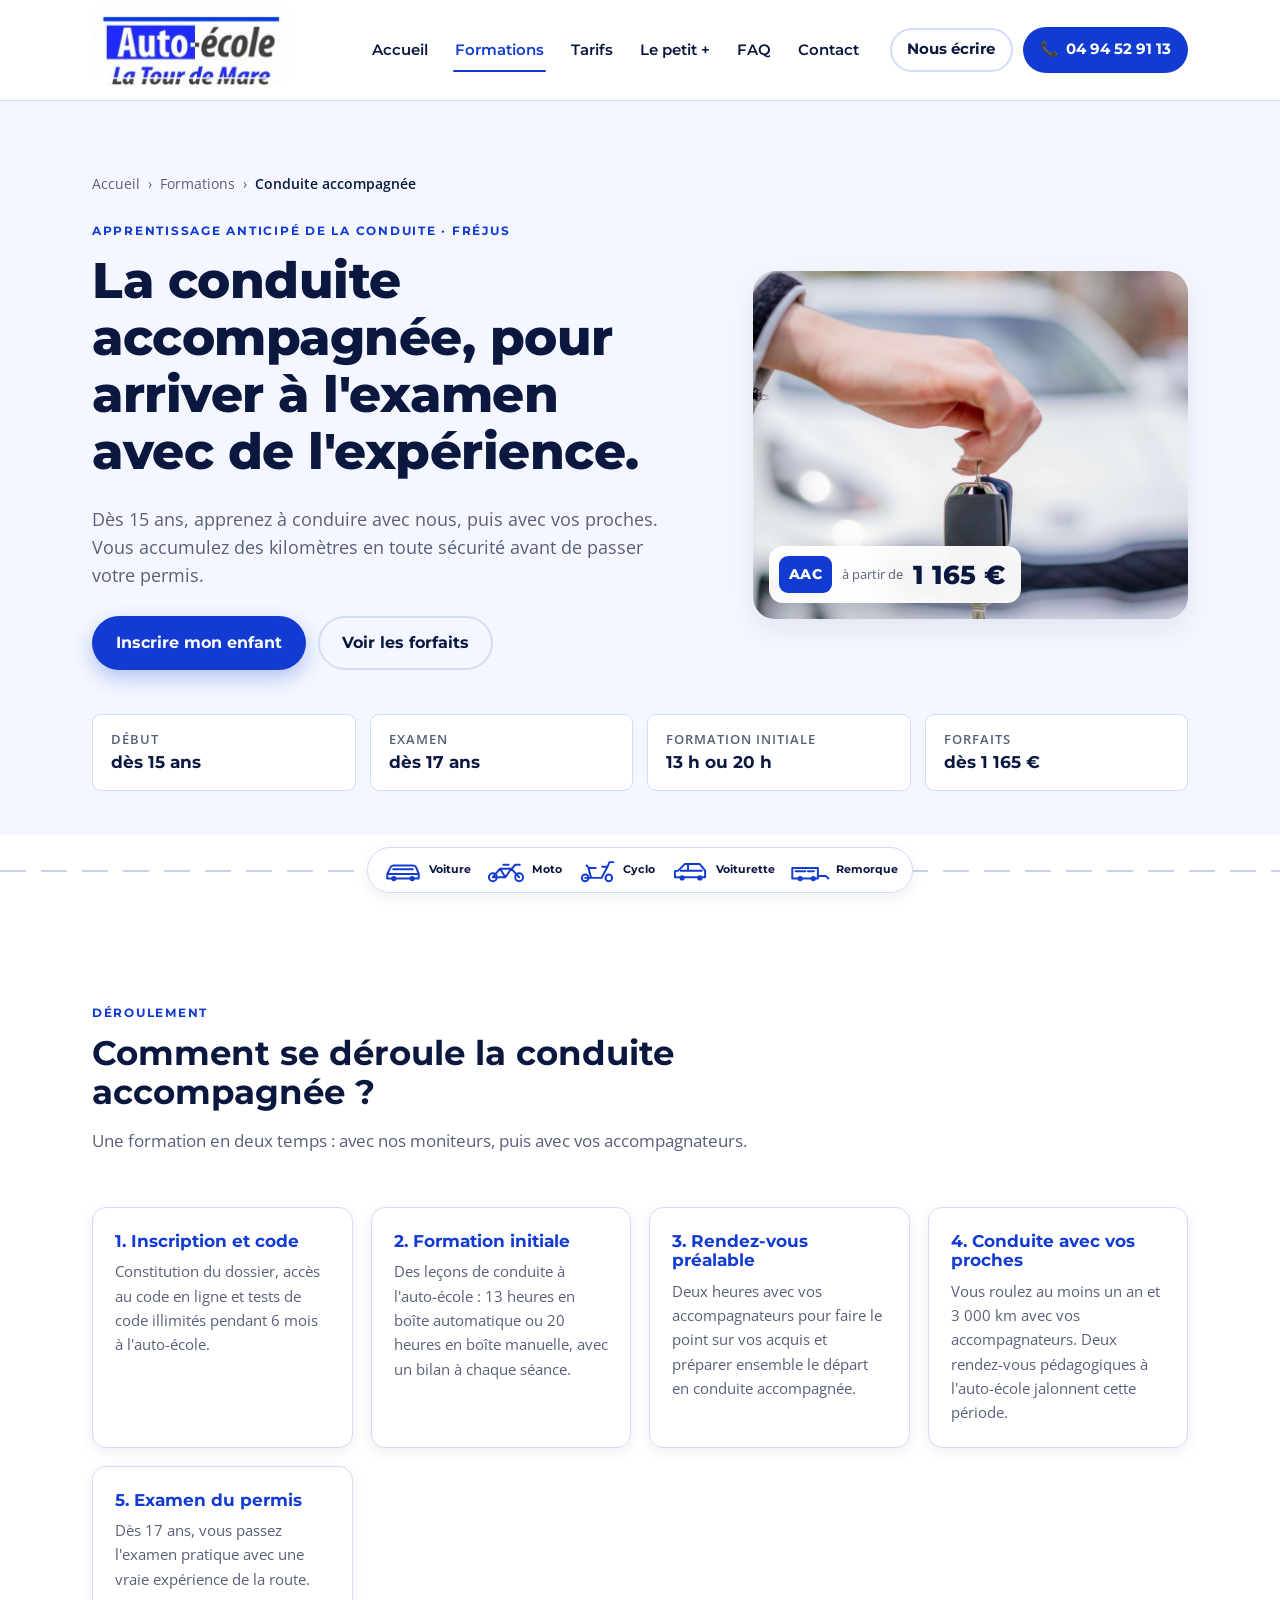
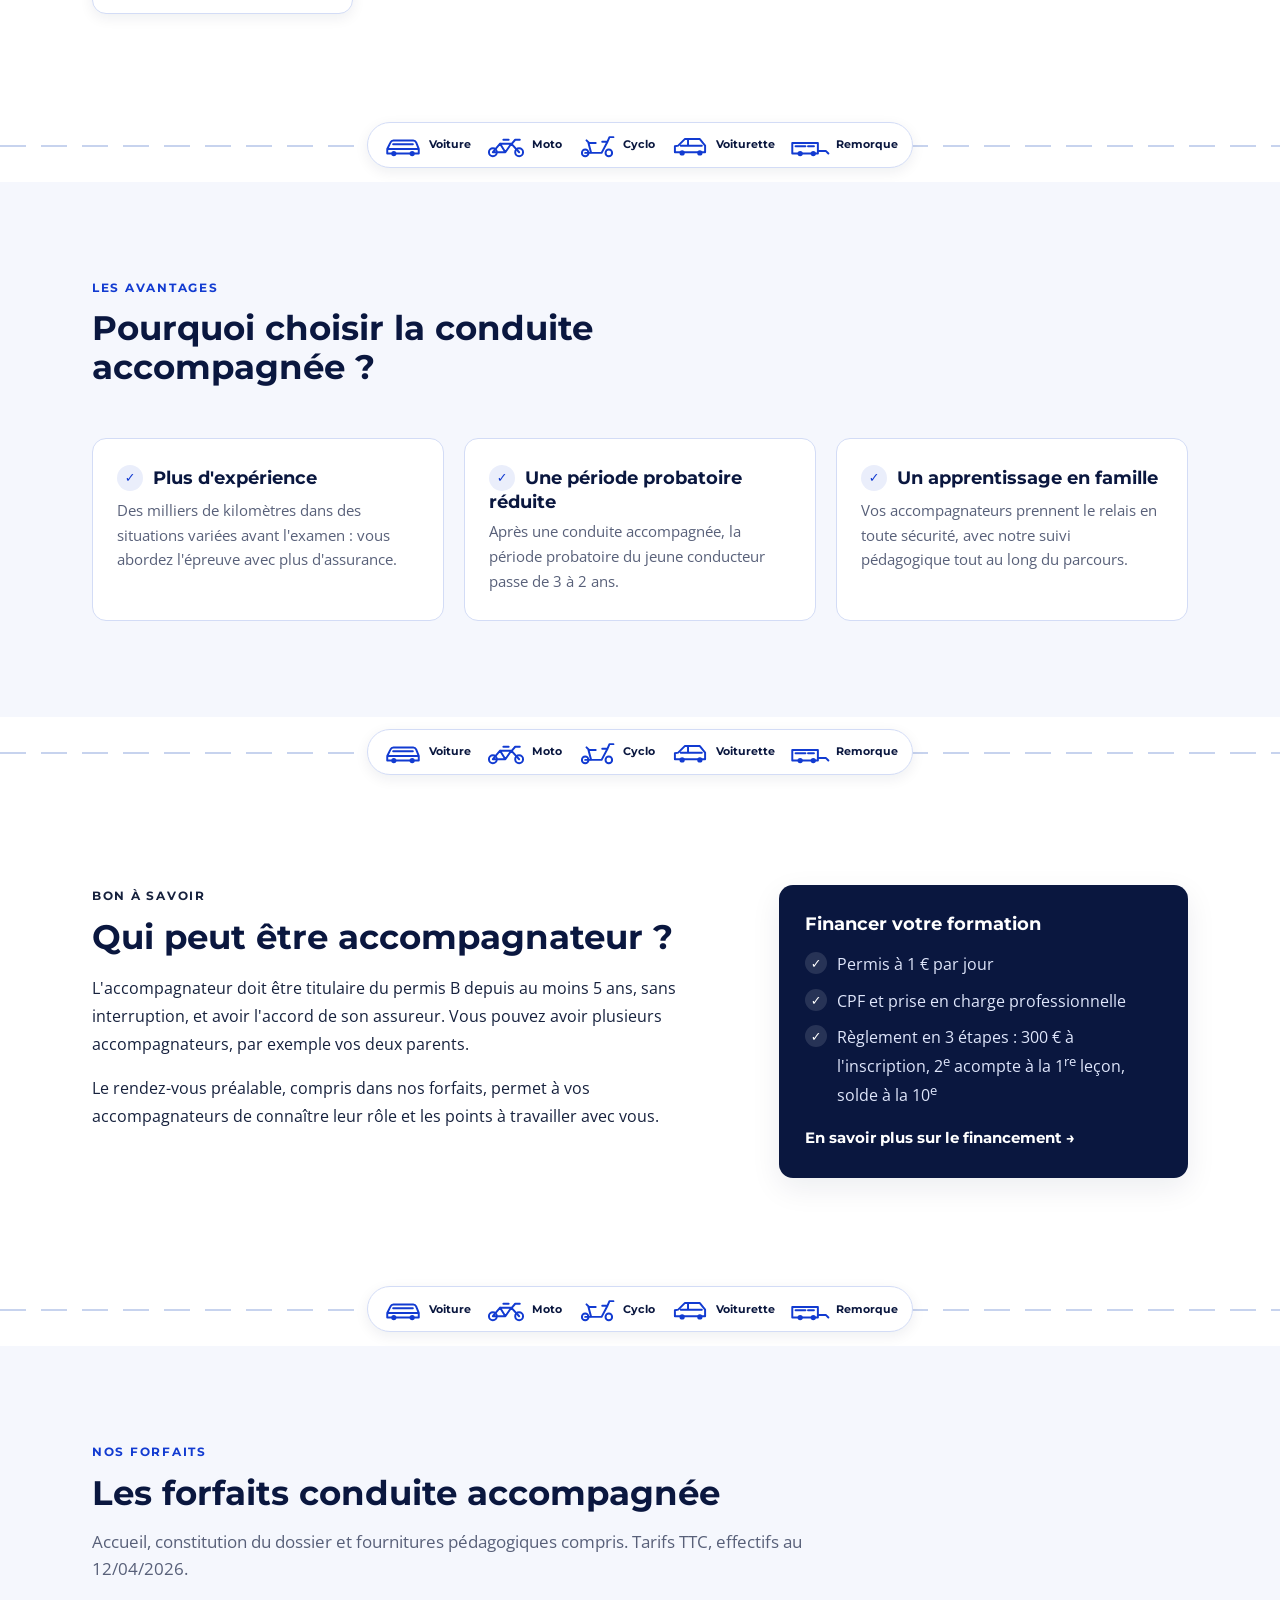
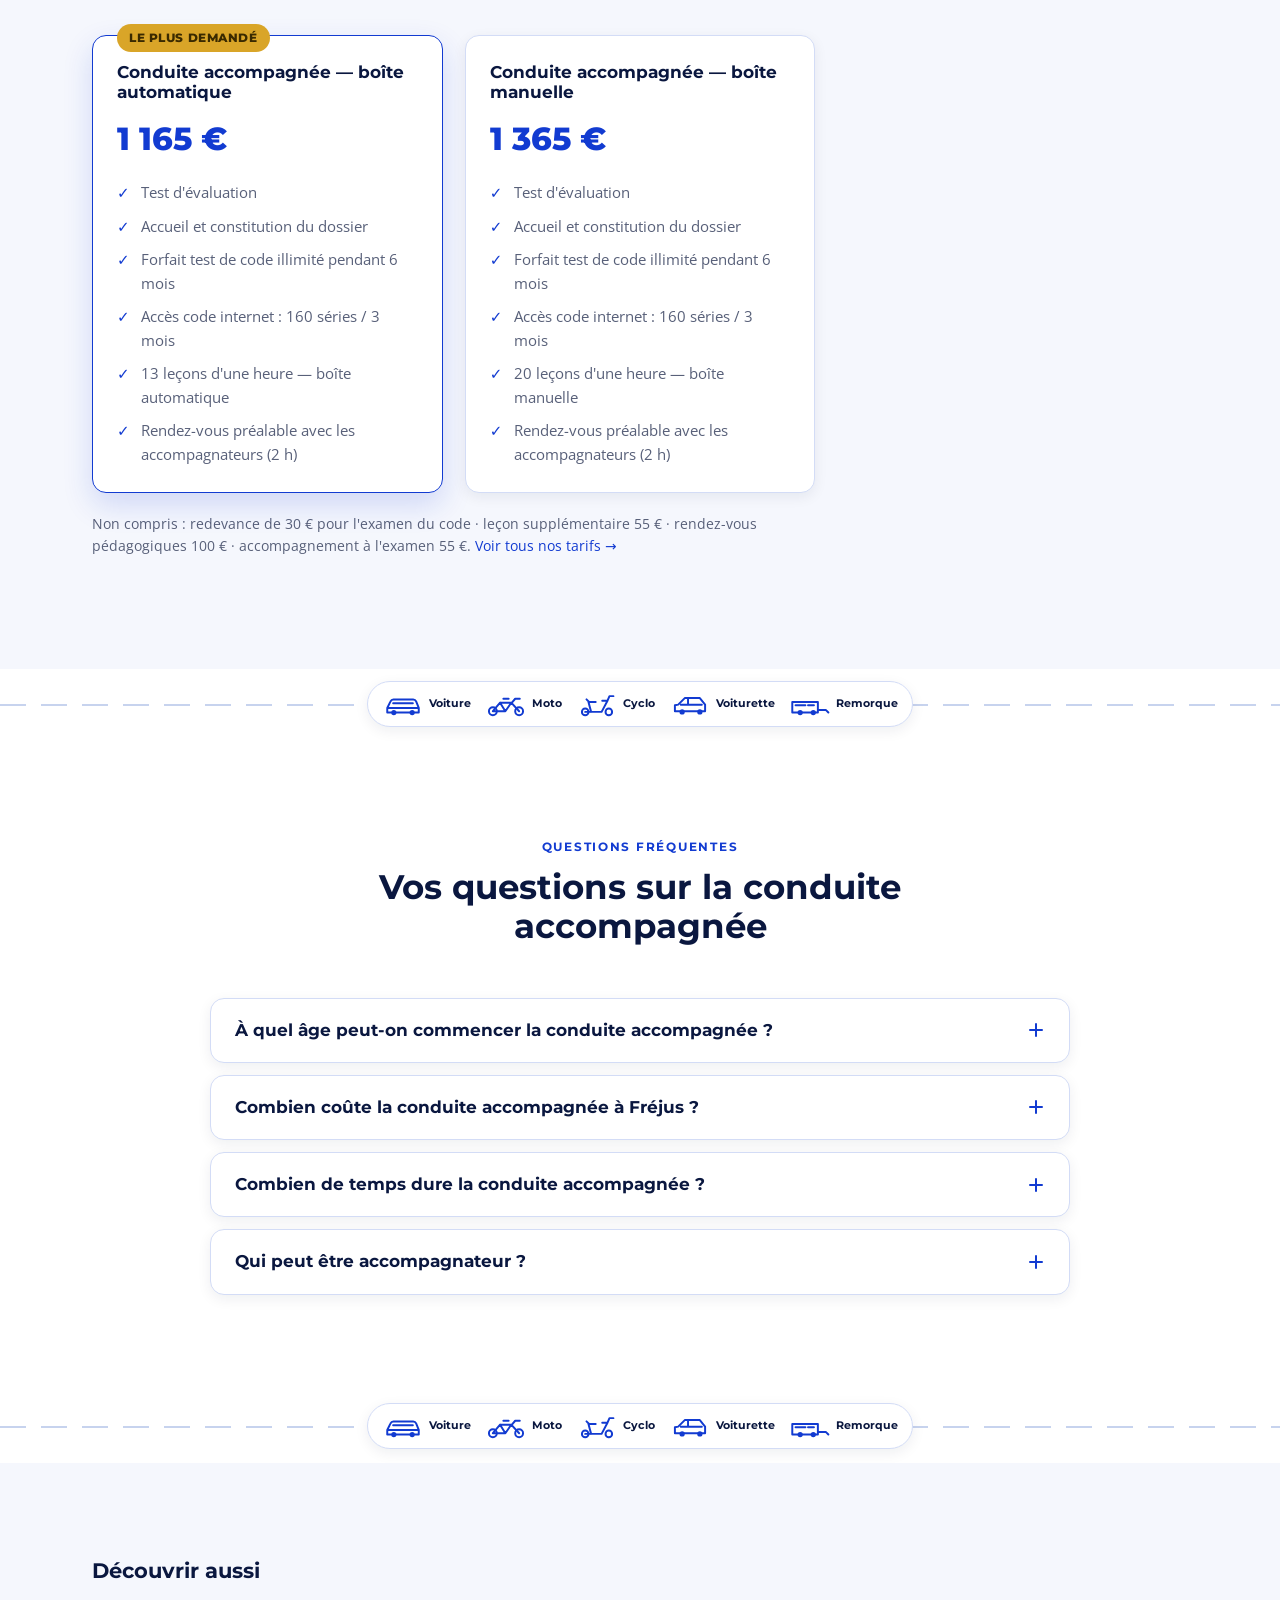
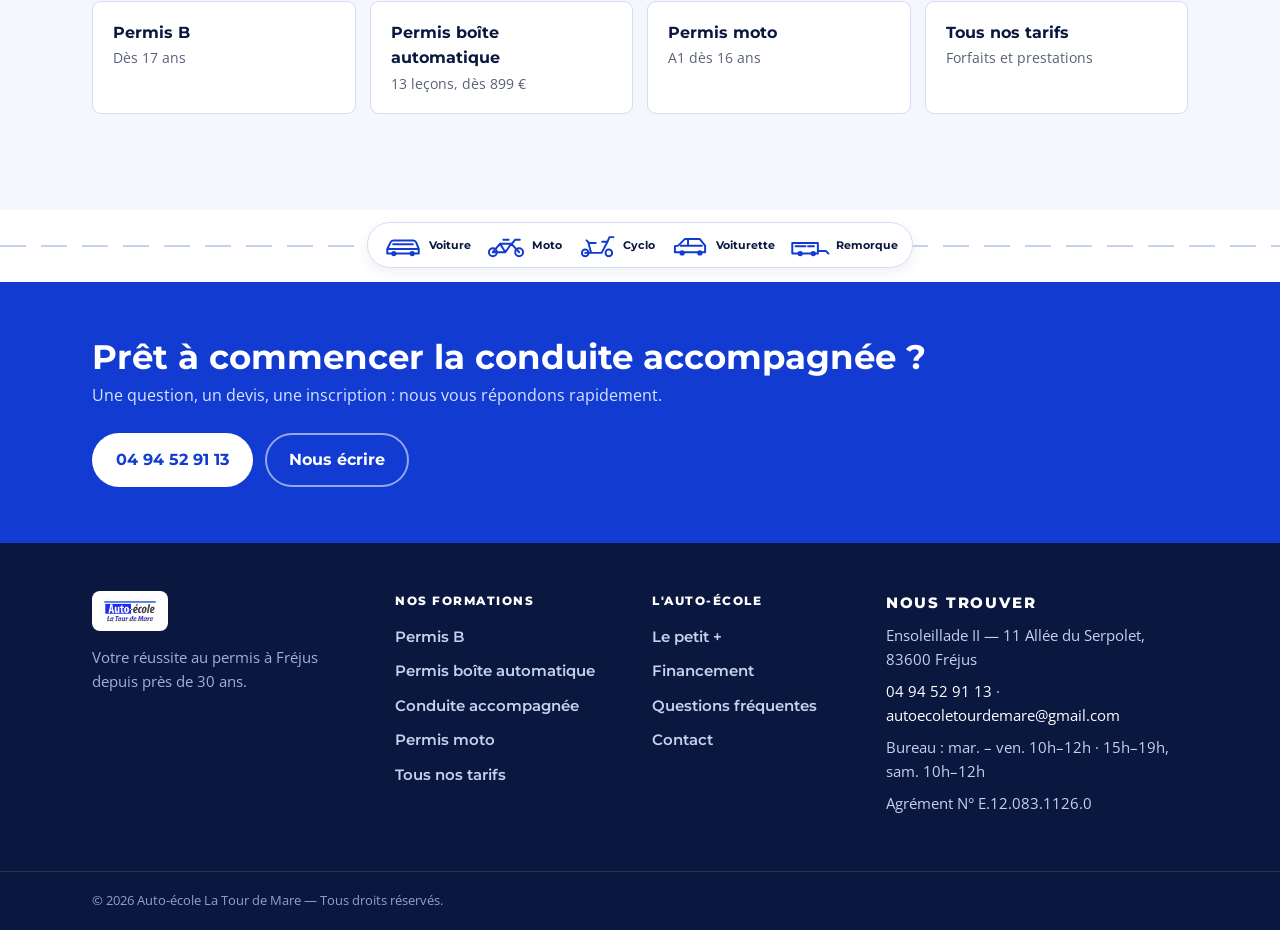
==== commit 1295b116: "Photos d'illustration (Pexels, sans visages) - Pages formations : photo en en-tête avec le prix d'ap" ====
--- a/conduite-accompagnee.html
+++ b/conduite-accompagnee.html
@@ -132,12 +132,14 @@
               <a href="#forfaits" class="btn btn--ghost">Voir les forfaits</a>
             </div>
           </div>
-          <div class="formation-badge" aria-hidden="true">
-            <svg viewBox="0 0 64 40"><use href="assets/img/vehicle-icons.svg#car"></use></svg>
-            <span class="formation-badge__pin">AAC</span>
-            <span class="formation-badge__from">à partir de</span>
-            <strong class="formation-badge__price">1&nbsp;165&nbsp;€</strong>
-          </div>
+          <figure class="formation-photo">
+            <img src="assets/img/photos/cle-voiture.jpg" width="1200" height="1800" alt="Main tendant une clé de voiture devant une voiture blanche" decoding="async" fetchpriority="high" />
+            <figcaption class="formation-photo__price">
+              <span class="formation-photo__pin">AAC</span>
+              <span class="formation-photo__from">à partir de</span>
+              <strong>1&nbsp;165&nbsp;€</strong>
+            </figcaption>
+          </figure>
         </div>
         <ul class="facts">
           <li><span>Début</span><strong>dès 15 ans</strong></li>
--- a/css/styles.css
+++ b/css/styles.css
@@ -189,43 +189,52 @@
 .hero {
   position: relative; overflow: hidden;
   background: #f4f7ff;
-  padding: clamp(40px, 5vw, 70px) 0 calc(clamp(40px, 5vw, 70px) + 64px);
-}
-
-/* Voiture et moto auto-école qui traversent le bas du hero, à tour de rôle */
+  padding: clamp(40px, 5vw, 70px) 0;
+}
+
+/* Voiture et moto auto-école : la route part de la colonne de texte, juste au-dessus des
+   boutons, et file jusqu'au bord droit de l'écran en passant derrière l'encart « Meilleures
+   Auto-Écoles ». Le bandeau (overflow: hidden) coupe ce qui dépasse. */
 .hero__road {
-  position: absolute; left: 0; right: 0; bottom: 0; height: 100px;
-  pointer-events: none;
-}
+  position: relative; z-index: 0; width: 100vw; height: 80px; margin: 6px 0 0; overflow: hidden;
+  container-type: inline-size; pointer-events: none;
+}
+.award { position: relative; z-index: 1; }
+.hero__road + .hero__cta { margin-top: 12px; }
 .hero__road::before {
-  content: ""; position: absolute; left: 0; right: 0; bottom: 13px; height: 1px;
+  content: ""; position: absolute; left: 0; right: 0; bottom: 10px; height: 1px;
   background: linear-gradient(90deg, transparent, var(--blue-line) 12%, var(--blue-line) 88%, transparent);
 }
 .hero__vehicle {
-  position: absolute; left: 0; bottom: 6px; width: 222px;
-  animation: hero-drive 13s cubic-bezier(.45, 0, .55, 1) infinite;
+  position: absolute; left: 0; bottom: 4px; width: 180px;
+  animation: hero-drive 14s cubic-bezier(.45, 0, .55, 1) infinite;
 }
 .hero__car { display: block; width: 100%; height: auto; }
 /* Traînées de vitesse derrière chaque véhicule */
 .hero__vehicle::before, .hero__vehicle::after {
-  content: ""; position: absolute; right: calc(100% - 20px); height: 2px; border-radius: 2px;
+  content: ""; position: absolute; right: calc(100% - 16px); height: 2px; border-radius: 2px;
   background: linear-gradient(90deg, transparent, rgba(18, 59, 209, .4));
   animation: hero-trail .45s ease-in-out infinite alternate;
 }
-.hero__vehicle::before { bottom: 46%; width: 70px; }
-.hero__vehicle::after { bottom: 30%; width: 42px; animation-delay: .2s; }
+.hero__vehicle::before { bottom: 46%; width: 56px; }
+.hero__vehicle::after { bottom: 30%; width: 34px; animation-delay: .2s; }
 .hero__body { animation: hero-bob .5s ease-in-out infinite alternate; }
 .hero__beam { animation: hero-beam 2.6s ease-in-out infinite alternate; }
 .hero__wheel { transform-box: fill-box; transform-origin: center; animation: wheel-spin .5s linear infinite; }
+/* 100cqw = longueur de la route, du début de la colonne de texte au bord de l'écran */
 @keyframes hero-drive {
-  0% { transform: translateX(-280px); }
-  62%, 100% { transform: translateX(calc(100vw + 60px)); }
-}
-.hero__vehicle--moto { width: 159px; animation-name: hero-ride; }
+  0% { transform: translateX(-230px); }
+  62%, 100% { transform: translateX(calc(100cqw + 30px)); }
+}
+.hero__vehicle--moto { width: 129px; animation-name: hero-ride; }
 .hero__vehicle--moto .hero__body { animation-duration: .4s; }
 @keyframes hero-ride {
-  0%, 52% { transform: translateX(-220px); }
-  92%, 100% { transform: translateX(calc(100vw + 40px)); }
+  0%, 52% { transform: translateX(-180px); }
+  92%, 100% { transform: translateX(calc(100cqw + 30px)); }
+}
+@supports not (container-type: inline-size) {
+  @keyframes hero-drive { 0% { transform: translateX(-230px); } 62%, 100% { transform: translateX(100vw); } }
+  @keyframes hero-ride { 0%, 52% { transform: translateX(-180px); } 92%, 100% { transform: translateX(100vw); } }
 }
 @keyframes hero-bob { to { transform: translateY(-1.2px); } }
 @keyframes hero-trail { from { opacity: .35; transform: scaleX(.7); transform-origin: right; } to { opacity: 1; transform: scaleX(1); transform-origin: right; } }
@@ -234,12 +243,13 @@
 @media (max-width: 560px) {
   .brand__logo { height: 80px; }
   .site-header.is-compact .brand__logo { height: 58px; }
-  .hero__vehicle { width: 164px; animation-duration: 9s; }
-  .hero__vehicle--moto { width: 117px; }
+  .hero__road { height: 66px; }
+  .hero__vehicle { width: 146px; animation-duration: 8s; }
+  .hero__vehicle--moto { width: 105px; }
 }
 @media (prefers-reduced-motion: reduce) {
-  .hero__vehicle { animation: none; left: 6%; }
-  .hero__vehicle--moto { left: auto; right: 6%; }
+  .hero__vehicle { animation: none; left: 2%; }
+  .hero__vehicle--moto { left: auto; right: 2%; }
   .hero__vehicle::before, .hero__vehicle::after { display: none; }
   .hero__body, .hero__beam, .hero__wheel { animation: none; }
 }
@@ -339,7 +349,11 @@
 /* =====================================================================
    LE PETIT +
    ===================================================================== */
-.plus__head { max-width: 640px; margin-bottom: 36px; }
+.plus__intro { display: grid; grid-template-columns: minmax(0, 1fr) minmax(0, .85fr); gap: clamp(24px, 4vw, 52px); align-items: center; margin-bottom: 36px; }
+.plus__head { max-width: 640px; }
+.plus__photo { margin: 0; border-radius: var(--radius); overflow: hidden; box-shadow: var(--shadow); aspect-ratio: 16 / 9; background: var(--blue-soft); }
+.plus__photo img { width: 100%; height: 100%; object-fit: cover; object-position: 50% 60%; }
+@media (max-width: 760px) { .plus__intro { grid-template-columns: 1fr; } }
 .plus__head p { color: var(--muted); }
 .plus__list { list-style: none; margin: 0; padding: 0; display: grid; grid-template-columns: repeat(3, 1fr); gap: 22px; counter-reset: plus; }
 .plus__list li { background: #fff; border: 1px solid var(--blue-line); border-radius: var(--radius); padding: 26px 24px; position: relative; }
@@ -387,20 +401,25 @@
 .page-hero--formation h1 { max-width: 20ch; }
 .page-hero--formation .hero__cta { margin-bottom: 0; }
 
-/* Badge visuel : véhicule, catégorie et prix d'appel */
-.formation-badge {
-  position: relative; display: flex; flex-direction: column; align-items: center; text-align: center;
-  width: clamp(230px, 24vw, 290px); padding: 34px 26px 28px;
-  background: #fff; border: 1px solid var(--blue-line); border-radius: 22px; box-shadow: var(--shadow);
-}
-.formation-badge svg { width: 150px; height: 94px; color: var(--blue); margin-bottom: 14px; }
-.formation-badge__pin {
-  position: absolute; top: -14px; left: 50%; transform: translateX(-50%);
-  min-width: 52px; padding: 7px 14px; border-radius: 10px; background: var(--blue); color: #fff;
-  font-family: var(--ff-head); font-weight: 800; letter-spacing: .03em;
-}
-.formation-badge__from { color: var(--muted); font-size: .85rem; }
-.formation-badge__price { font-family: var(--ff-head); font-weight: 800; font-size: 2.3rem; line-height: 1.1; color: var(--navy); }
+/* Photo d'illustration à droite de l'en-tête, avec le prix d'appel en étiquette */
+.formation-photo {
+  position: relative; margin: 0; width: clamp(300px, 34vw, 450px); aspect-ratio: 5 / 4;
+  border-radius: 22px; overflow: hidden; box-shadow: var(--shadow); background: var(--blue-soft);
+}
+.formation-photo img { width: 100%; height: 100%; object-fit: cover; }
+.formation-photo img[src*="cle-voiture"] { object-position: 50% 32%; }
+.formation-photo img[src*="plateau-moto"] { object-position: 50% 58%; }
+.formation-photo__price {
+  position: absolute; left: 16px; bottom: 16px; display: flex; align-items: center; gap: 10px;
+  padding: 10px 16px 10px 10px; border-radius: 14px; background: rgba(255, 255, 255, .95);
+  box-shadow: 0 10px 24px rgba(10, 23, 63, .18); backdrop-filter: blur(6px);
+}
+.formation-photo__pin {
+  min-width: 44px; padding: 7px 10px; border-radius: 9px; background: var(--blue); color: #fff; text-align: center;
+  font-family: var(--ff-head); font-weight: 800; font-size: .9rem; letter-spacing: .03em;
+}
+.formation-photo__from { color: var(--muted); font-size: .82rem; }
+.formation-photo__price strong { font-family: var(--ff-head); font-weight: 800; font-size: 1.6rem; line-height: 1; color: var(--navy); }
 
 /* Chiffres clés sous l'en-tête */
 .facts {
@@ -451,17 +470,13 @@
 
 @media (max-width: 940px) {
   .page-hero--formation .page-hero__top { grid-template-columns: 1fr; }
-  .formation-badge { flex-direction: row; justify-content: flex-start; gap: 16px; width: 100%; padding: 22px 22px 18px; text-align: left; }
-  .formation-badge svg { width: 84px; height: 54px; margin: 0; }
-  .formation-badge__pin { left: 22px; transform: none; }
-  .formation-badge__from { margin-left: auto; }
+  .formation-photo { width: 100%; aspect-ratio: 16 / 10; }
   .facts, .related__grid { grid-template-columns: repeat(2, minmax(0, 1fr)); }
   .prose-split { grid-template-columns: 1fr; }
 }
 @media (max-width: 560px) {
-  .formation-badge__price { font-size: 1.8rem; }
-  .formation-badge__from { display: none; }
-  .formation-badge strong { margin-left: auto; }
+  .formation-photo__price { left: 12px; bottom: 12px; }
+  .formation-photo__price strong { font-size: 1.35rem; }
 }
 
 /* =====================================================================
@@ -607,13 +622,23 @@
 .hours__list dd { margin: 0; font-family: var(--ff-head); font-weight: 600; color: var(--navy); text-align: right; }
 .hours__list dd span { display: block; white-space: nowrap; }
 .hours__list .hours__closed { color: var(--muted); font-weight: 500; }
-.contact__arrival { display: flex; align-items: center; gap: 20px; margin-bottom: 18px; }
+/* Bandeau « Votre prochain départ » sur fond de l'Estérel */
+.contact__arrival {
+  display: flex; align-items: center; gap: 20px; margin-bottom: 18px; padding: clamp(26px, 4vw, 40px) clamp(22px, 4vw, 40px);
+  border-radius: var(--radius); color: #fff; box-shadow: var(--shadow);
+  background: linear-gradient(100deg, rgba(10, 23, 63, .88) 0%, rgba(10, 23, 63, .62) 55%, rgba(10, 23, 63, .25) 100%), url("../assets/img/photos/esterel.jpg") center 40% / cover no-repeat;
+}
+.container.contact__arrival { width: calc(100% - 2 * var(--edge)); max-width: calc(var(--maxw) - 2 * var(--edge)); }
 .contact__arrival-copy { min-width: 0; }
 .contact__arrival strong, .contact__arrival span, .contact__arrival small { display: block; }
-.contact__arrival strong { font-family: var(--ff-head); color: var(--navy); }
-.contact__arrival span { color: var(--muted); font-size: .88rem; }
-.contact__arrival small { color: var(--muted); font-size: .75rem; margin-top: 3px; }
-.contact__arrival a { margin-left: auto; font-family: var(--ff-head); font-size: .88rem; font-weight: 700; white-space: nowrap; }
+.contact__arrival strong { font-family: var(--ff-head); color: #fff; font-size: 1.3rem; margin-bottom: 2px; }
+.contact__arrival span { color: #e3e9fb; font-size: .95rem; }
+.contact__arrival small { color: #c3cdee; font-size: .8rem; margin-top: 4px; }
+.contact__arrival a {
+  margin-left: auto; flex: none; padding: .7em 1.2em; border-radius: 999px; background: #fff; color: var(--blue);
+  font-family: var(--ff-head); font-size: .9rem; font-weight: 700; white-space: nowrap; transition: transform .15s ease;
+}
+.contact__arrival a:hover { color: var(--blue-dark); transform: translateY(-2px); }
 .map { border-radius: var(--radius); overflow: hidden; border: 1px solid var(--blue-line); box-shadow: var(--shadow-sm); }
 .map iframe { width: 100%; height: 380px; border: 0; display: block; }
 
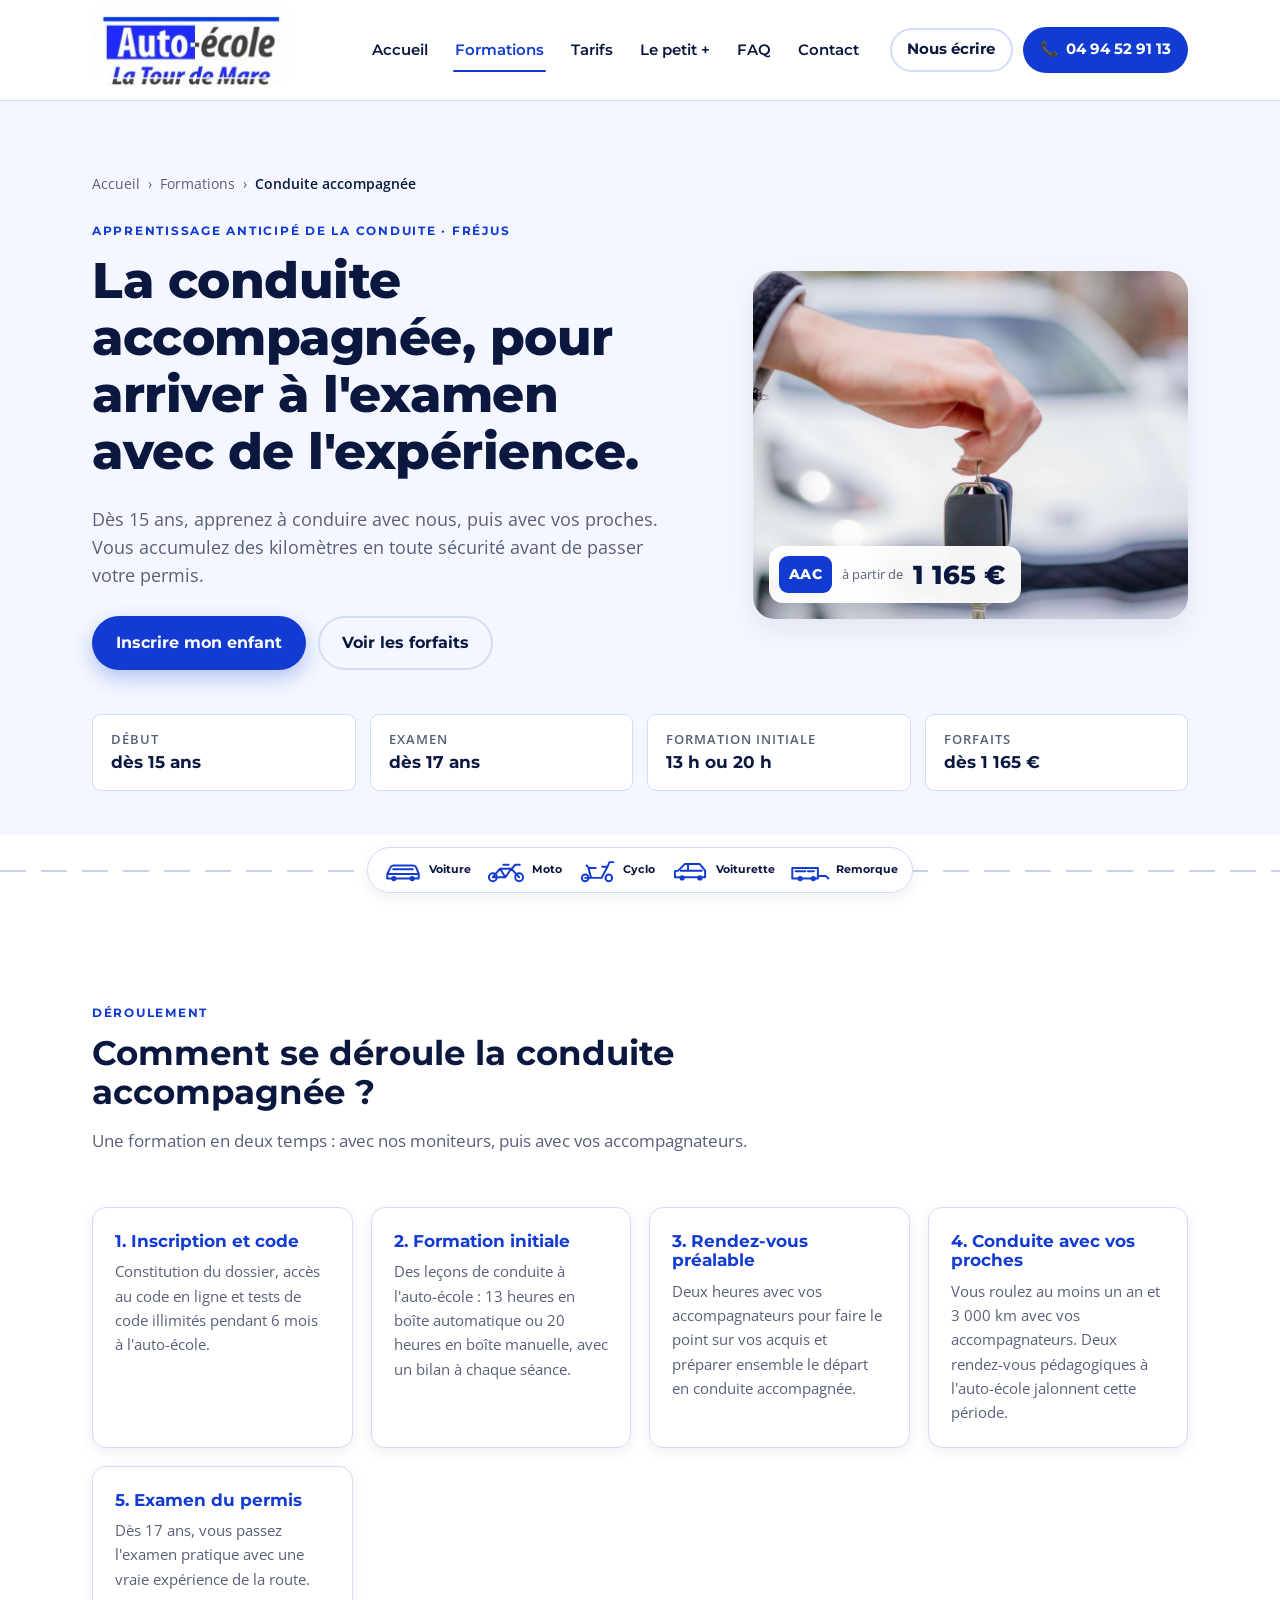
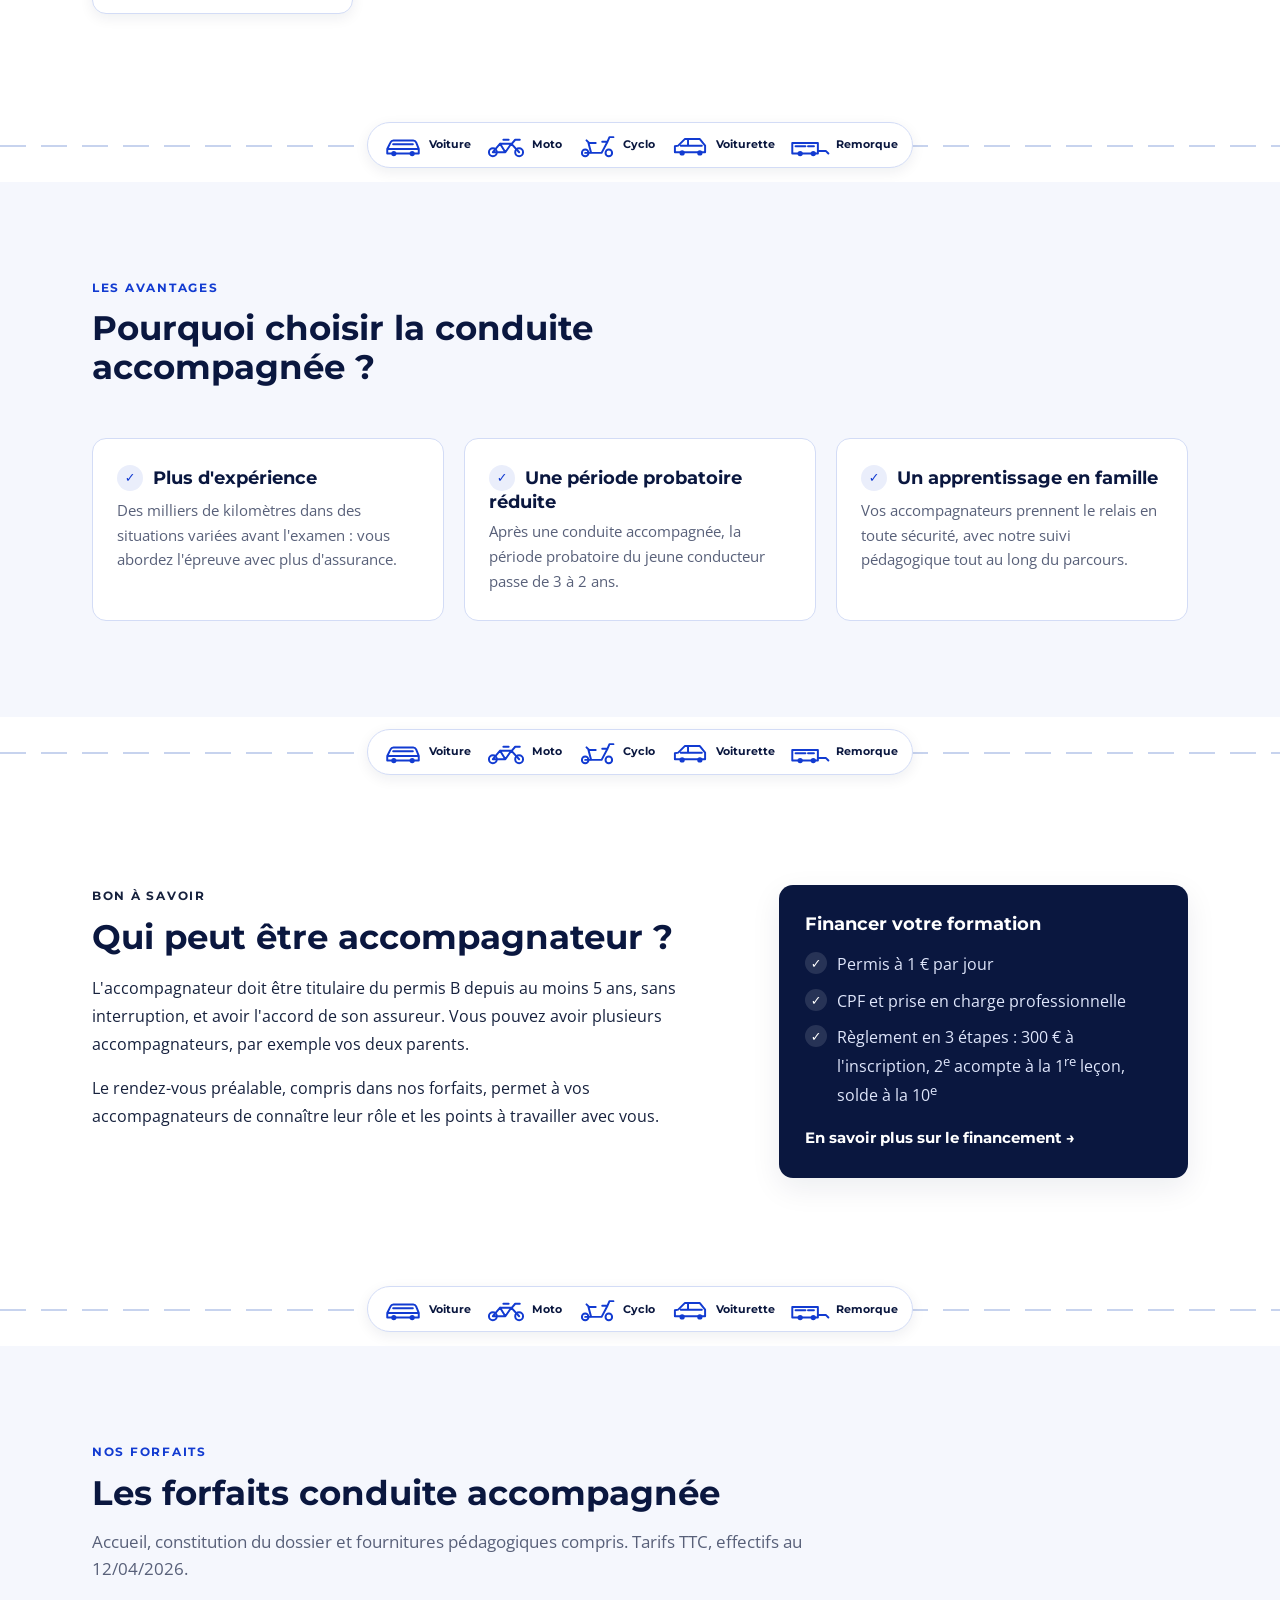
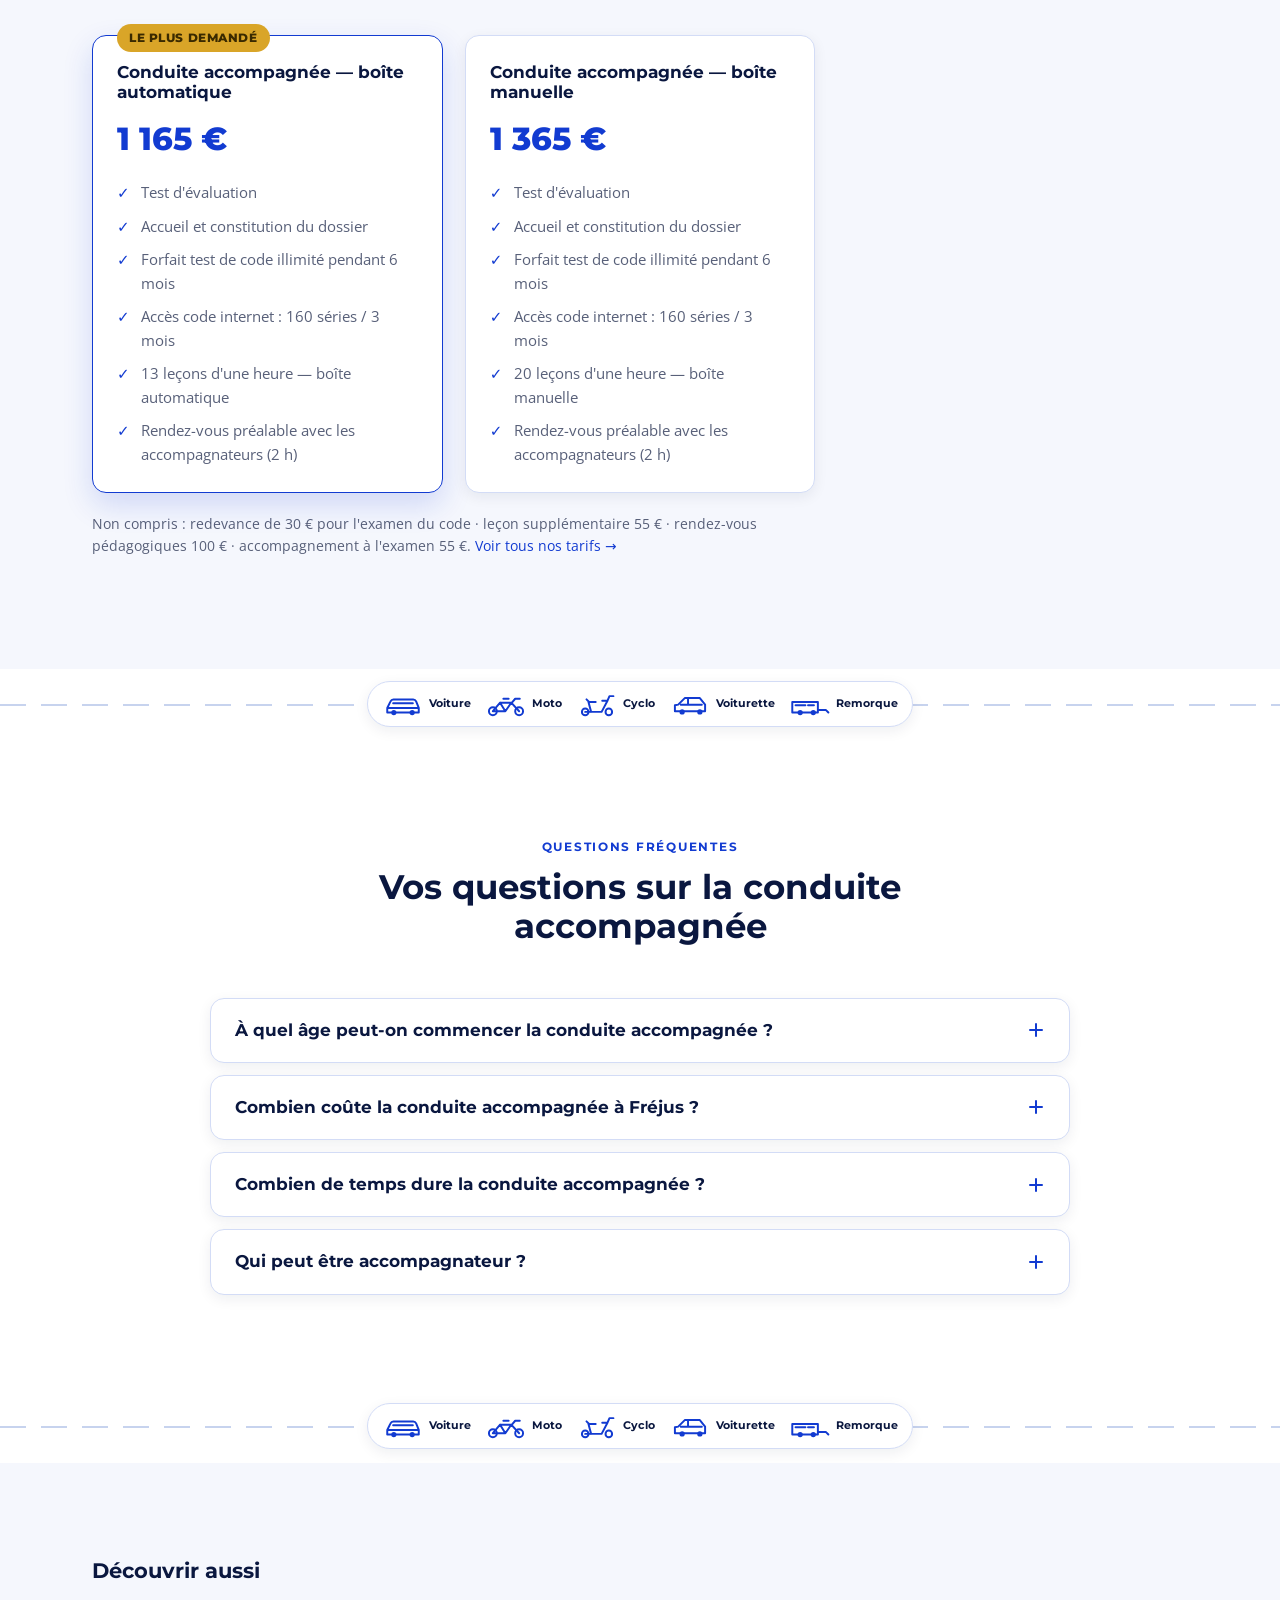
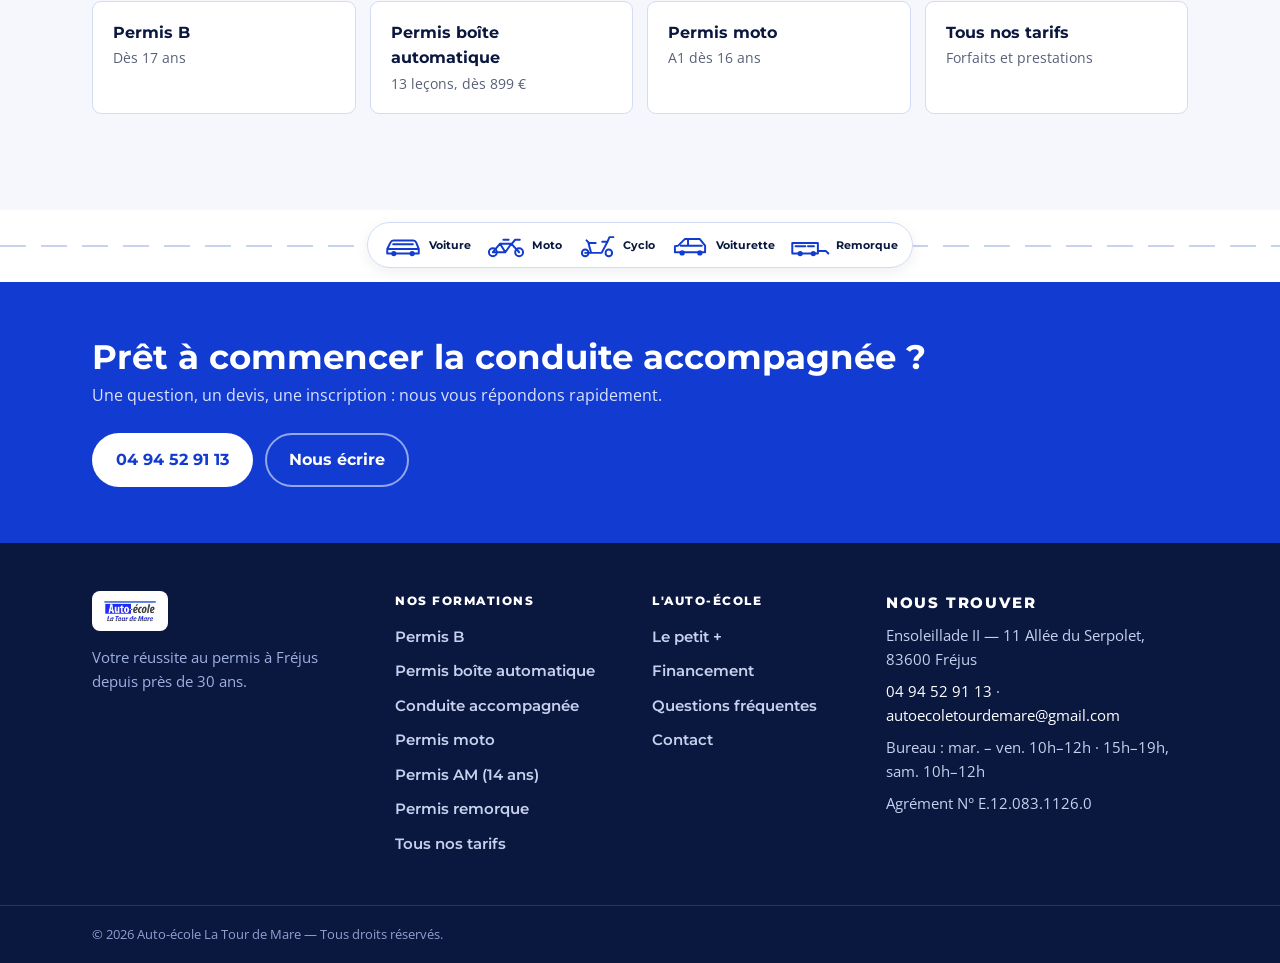
==== commit c04fc2c1: "SEO : pages Permis AM et Permis remorque - permis-am.html : scooter ou voiturette dès 14 ans, format" ====
--- a/conduite-accompagnee.html
+++ b/conduite-accompagnee.html
@@ -305,6 +305,8 @@
         <a href="permis-boite-automatique.html">Permis boîte automatique</a>
         <a href="conduite-accompagnee.html">Conduite accompagnée</a>
         <a href="permis-moto.html">Permis moto</a>
+        <a href="permis-am.html">Permis AM (14 ans)</a>
+        <a href="permis-remorque.html">Permis remorque</a>
         <a href="tarifs.html">Tous nos tarifs</a>
       </nav>
       <nav class="footer__nav" aria-label="Pied de page">
@@ -332,4 +334,4 @@
 
   <script src="js/main.js"></script>
 </body>
-</html>+</html>
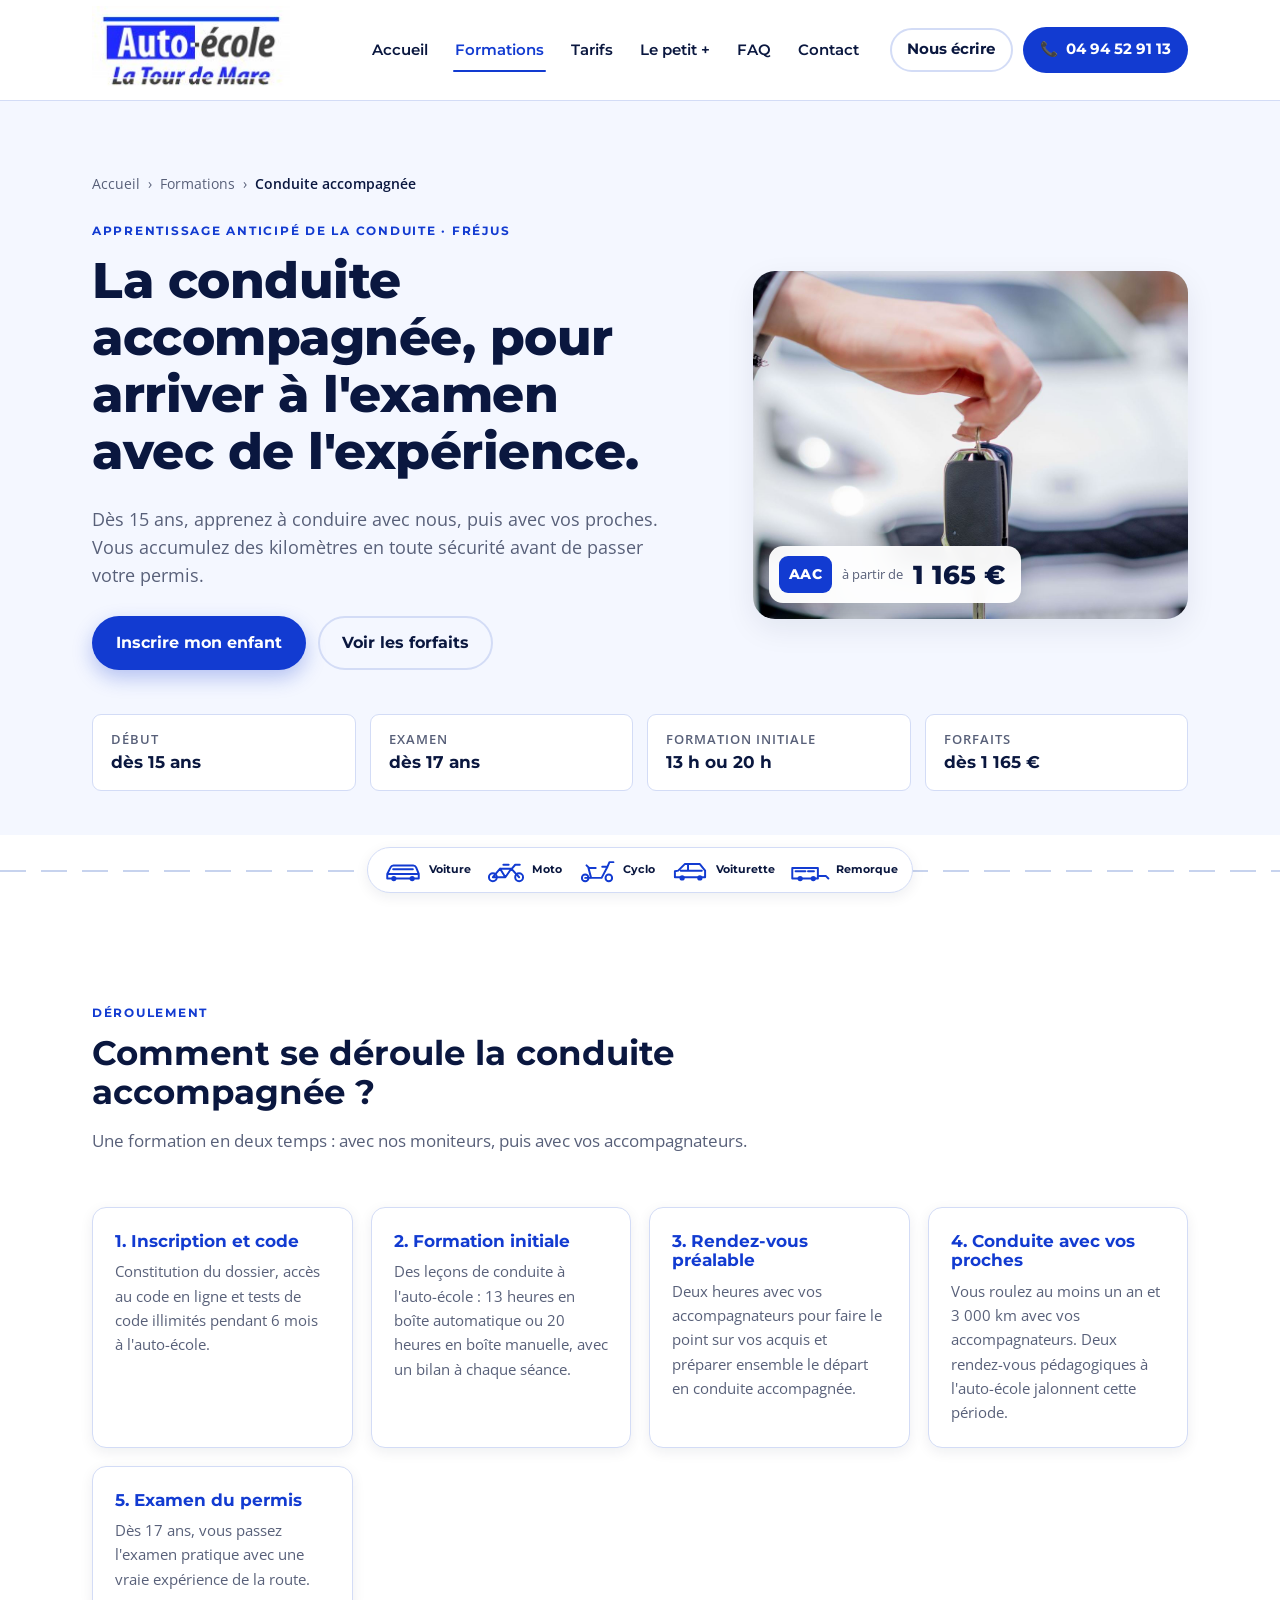
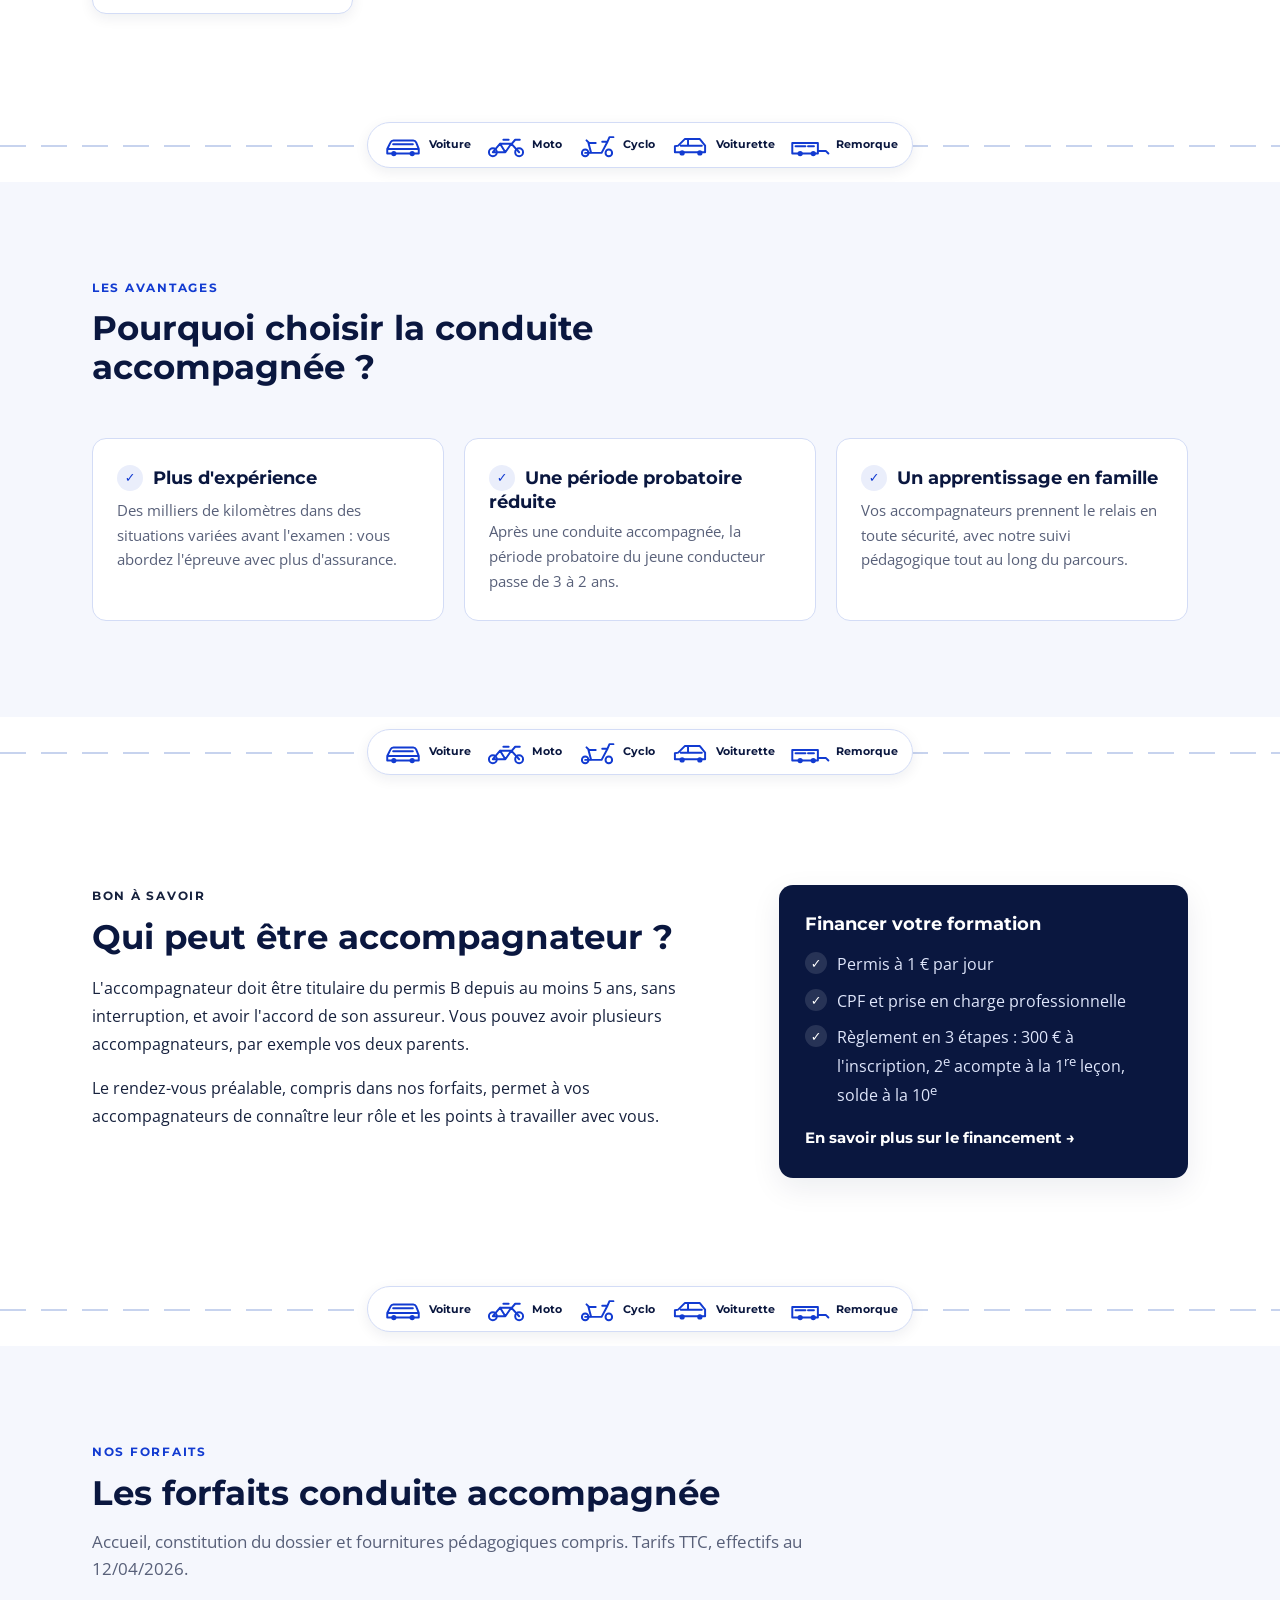
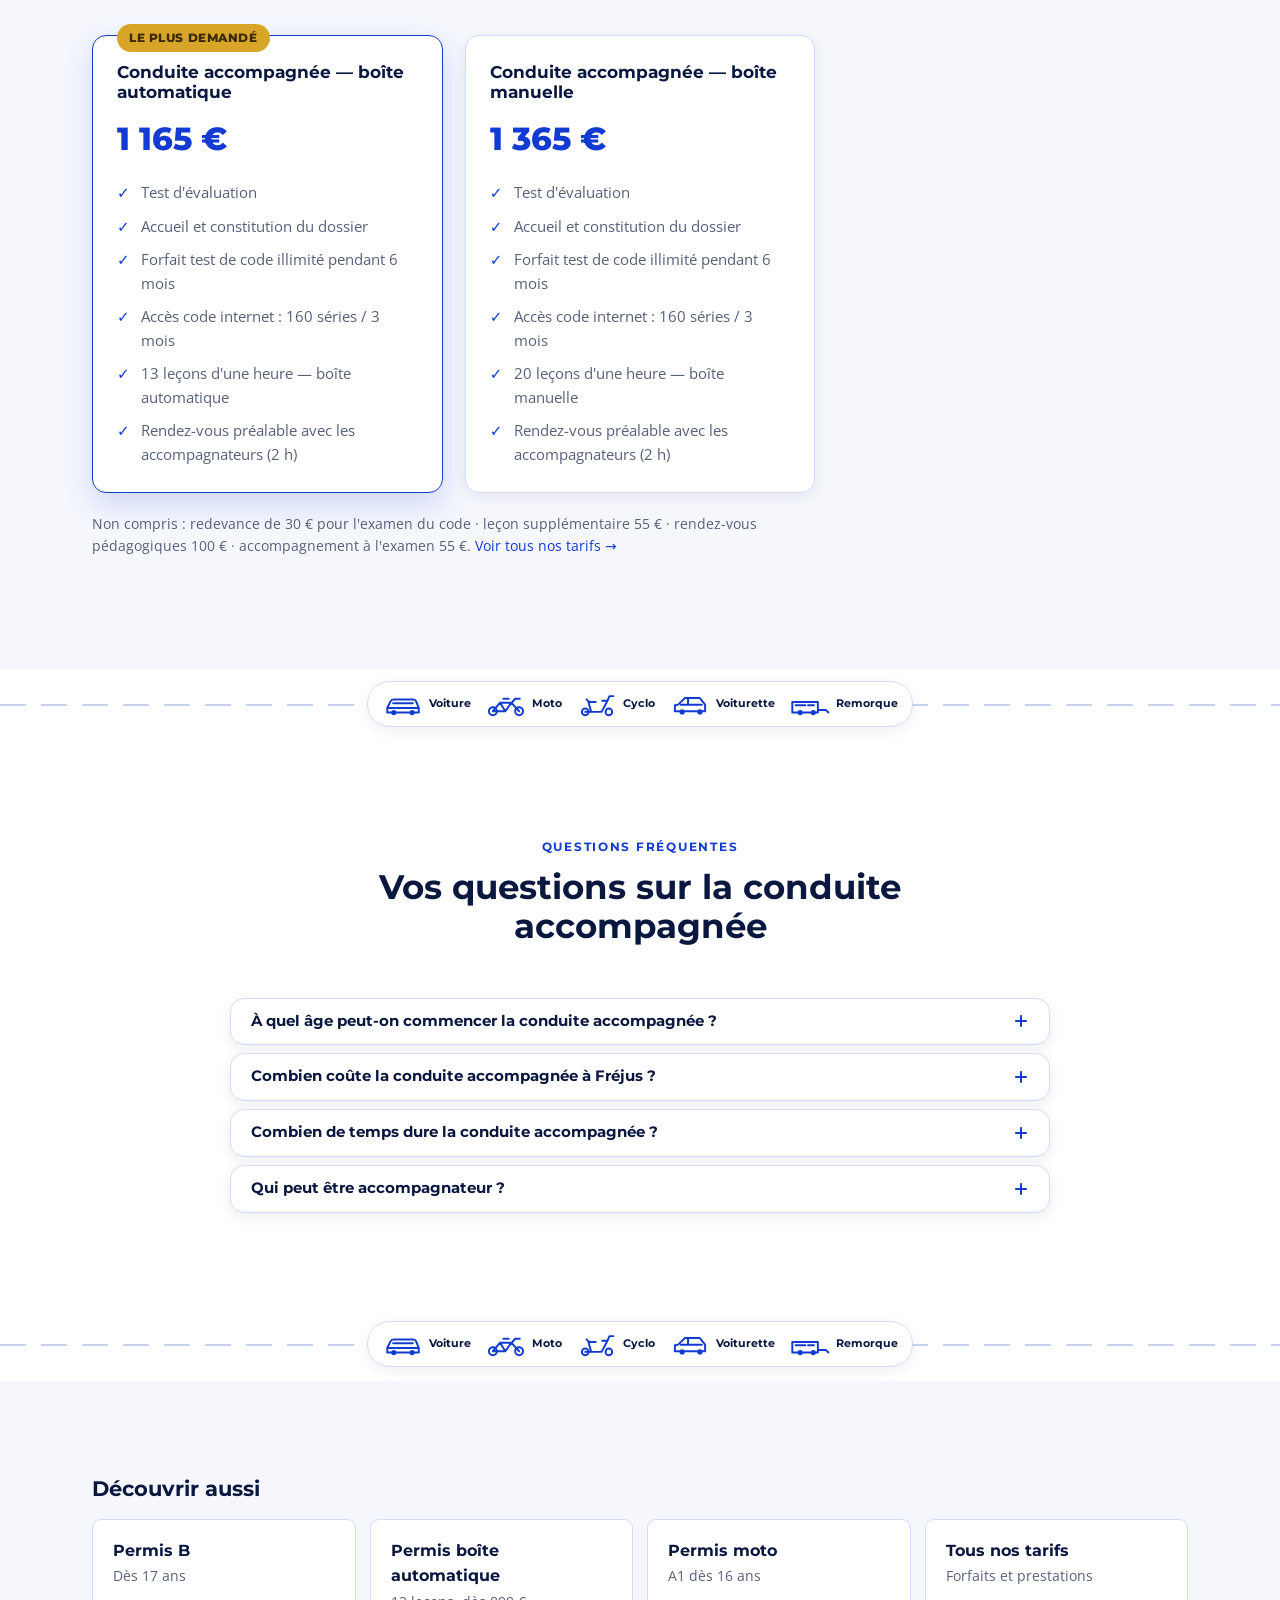
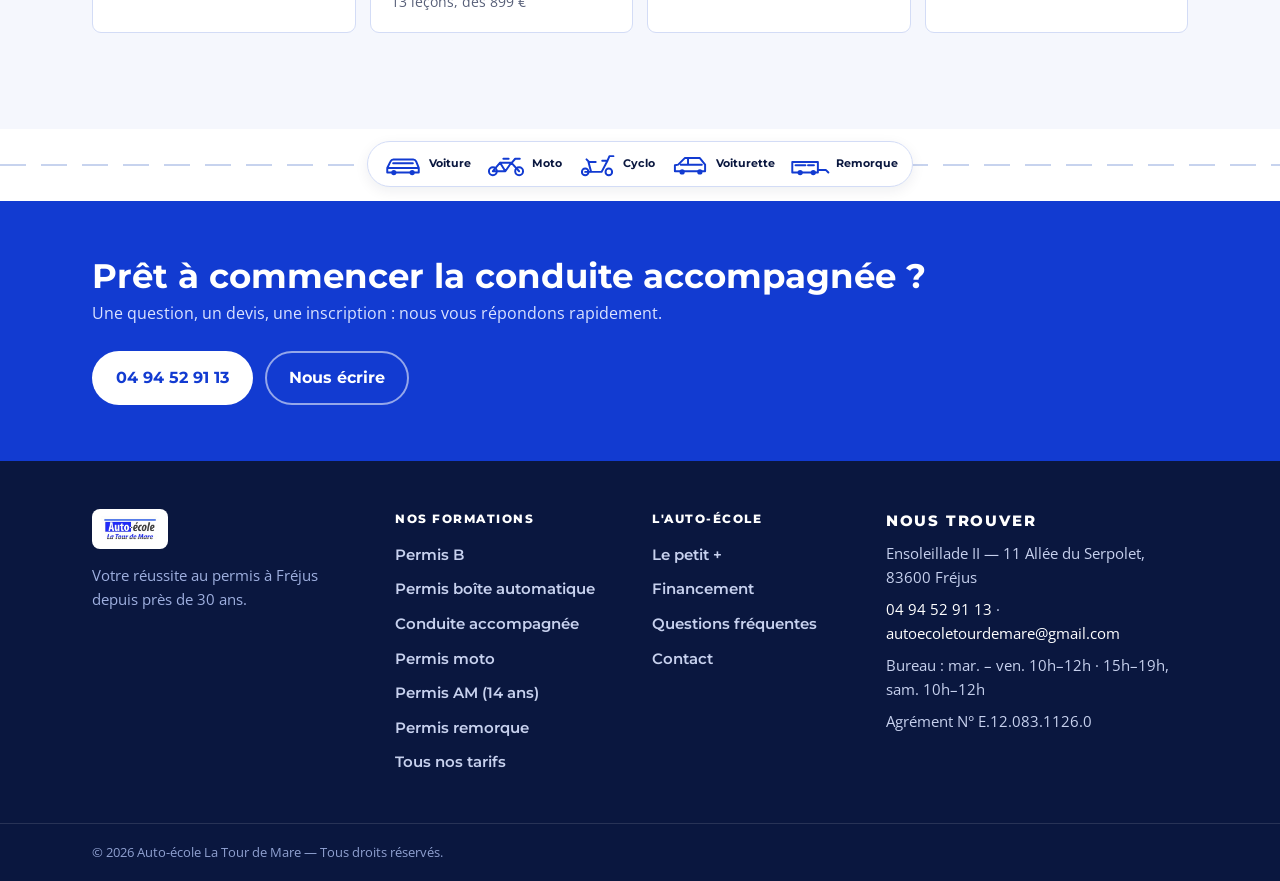
==== commit 57e28702: "Photos : recadrage de la clé et du plateau moto au format d'affichage - Images verticales (1200×1800" ====
--- a/conduite-accompagnee.html
+++ b/conduite-accompagnee.html
@@ -133,7 +133,7 @@
             </div>
           </div>
           <figure class="formation-photo">
-            <img src="assets/img/photos/cle-voiture.jpg" width="1200" height="1800" alt="Main tendant une clé de voiture devant une voiture blanche" decoding="async" fetchpriority="high" />
+            <img src="assets/img/photos/cle-voiture.jpg" width="1200" height="960" alt="Main tendant une clé de voiture devant une voiture blanche" decoding="async" fetchpriority="high" />
             <figcaption class="formation-photo__price">
               <span class="formation-photo__pin">AAC</span>
               <span class="formation-photo__from">à partir de</span>
@@ -320,7 +320,7 @@
         <p class="footer__title">Nous trouver</p>
         <p>Ensoleillade II — 11 Allée du Serpolet, 83600 Fréjus</p>
         <p><a href="tel:+33494529113">04 94 52 91 13</a> · <a href="mailto:autoecoletourdemare@gmail.com">autoecoletourdemare@gmail.com</a></p>
-        <p>Bureau : mar. – ven. 10h–12h · 15h–19h, sam. 10h–12h</p>
+        <p>Bureau : <span class="nowrap">mar. – ven.</span> <span class="nowrap">10h–12h</span> · <span class="nowrap">15h–19h</span>, <span class="nowrap">sam. 10h–12h</span></p>
         <p>Agrément N° E.12.083.1126.0</p>
       </div>
     </div>
--- a/css/styles.css
+++ b/css/styles.css
@@ -47,6 +47,7 @@
 h2 { font-size: clamp(1.5rem, 3vw, 2.1rem); font-weight: 700; }
 h3 { font-size: 1.15rem; font-weight: 700; }
 p { margin: 0 0 1rem; }
+.nowrap { white-space: nowrap; }
 
 .container { width: 100%; max-width: var(--maxw); margin-inline: auto; padding-inline: var(--edge); }
 
@@ -316,7 +317,9 @@
   50% { transform: scale(1.06); }
 }
 @media (max-width: 940px) {
-  .hero__inner { grid-template-columns: 1fr; }
+  .hero__inner { grid-template-columns: minmax(0, 1fr); }
+  /* Une seule colonne : la route reste dans la largeur de l'écran (marges latérales comprises) */
+  .hero__road { width: calc(100% + var(--edge)); }
   .award { justify-self: center; width: min(100%, 320px); }
 }
 @media (prefers-reduced-motion: reduce) {
@@ -349,11 +352,7 @@
 /* =====================================================================
    LE PETIT +
    ===================================================================== */
-.plus__intro { display: grid; grid-template-columns: minmax(0, 1fr) minmax(0, .85fr); gap: clamp(24px, 4vw, 52px); align-items: center; margin-bottom: 36px; }
-.plus__head { max-width: 640px; }
-.plus__photo { margin: 0; border-radius: var(--radius); overflow: hidden; box-shadow: var(--shadow); aspect-ratio: 16 / 9; background: var(--blue-soft); }
-.plus__photo img { width: 100%; height: 100%; object-fit: cover; object-position: 50% 60%; }
-@media (max-width: 760px) { .plus__intro { grid-template-columns: 1fr; } }
+.plus__head { max-width: 640px; margin-bottom: 36px; }
 .plus__head p { color: var(--muted); }
 .plus__list { list-style: none; margin: 0; padding: 0; display: grid; grid-template-columns: repeat(3, 1fr); gap: 22px; counter-reset: plus; }
 .plus__list li { background: #fff; border: 1px solid var(--blue-line); border-radius: var(--radius); padding: 26px 24px; position: relative; }
@@ -407,8 +406,6 @@
   border-radius: 22px; overflow: hidden; box-shadow: var(--shadow); background: var(--blue-soft);
 }
 .formation-photo img { width: 100%; height: 100%; object-fit: cover; }
-.formation-photo img[src*="cle-voiture"] { object-position: 50% 32%; }
-.formation-photo img[src*="plateau-moto"] { object-position: 50% 58%; }
 .formation-photo__price {
   position: absolute; left: 16px; bottom: 16px; display: flex; align-items: center; gap: 10px;
   padding: 10px 16px 10px 10px; border-radius: 14px; background: rgba(255, 255, 255, .95);
@@ -482,7 +479,7 @@
 /* =====================================================================
    FAQ
    ===================================================================== */
-.faq { max-width: 860px; margin: 0 auto; display: grid; gap: 12px; }
+.faq { max-width: 820px; margin: 0 auto; display: grid; gap: 8px; }
 .faq__item {
   background: #fff; border: 1px solid var(--blue-line); border-radius: var(--radius);
   box-shadow: var(--shadow-sm); transition: border-color .2s ease, box-shadow .2s ease;
@@ -491,29 +488,30 @@
 .faq__item[open] { border-color: var(--blue); box-shadow: 0 10px 26px rgba(18, 59, 209, .1); }
 .faq__q {
   list-style: none; cursor: pointer; position: relative;
-  padding: 20px 64px 20px 24px;
-  font-family: var(--ff-head); font-weight: 700; font-size: 1.04rem; line-height: 1.4; color: var(--navy);
+  padding: 13px 52px 13px 20px;
+  font-family: var(--ff-head); font-weight: 700; font-size: .92rem; line-height: 1.35; color: var(--navy);
 }
 .faq__q::-webkit-details-marker { display: none; }
 .faq__q::marker { content: ""; }
 .faq__q::before, .faq__q::after {
-  content: ""; position: absolute; right: 26px; top: 50%; width: 14px; height: 2px; margin-top: -1px;
+  content: ""; position: absolute; right: 22px; top: 50%; width: 12px; height: 2px; margin-top: -1px;
   background: var(--blue); border-radius: 2px; transition: transform .25s ease, opacity .25s ease;
 }
 .faq__q::after { transform: rotate(90deg); }
 .faq__item[open] .faq__q::after { transform: rotate(0deg); opacity: 0; }
 .faq__q:hover { color: var(--blue); }
 .faq__q:focus-visible { outline: 3px solid var(--blue); outline-offset: 2px; border-radius: var(--radius); }
-.faq__a { padding: 0 24px 22px; }
-.faq__a p { margin: 0; color: var(--muted); line-height: 1.7; }
+.faq__a { padding: 0 20px 15px; }
+.faq__a p { margin: 0; color: var(--muted); font-size: .88rem; line-height: 1.6; }
 .faq__a strong { color: var(--navy); }
 .faq__a a { font-weight: 600; }
 .faq__item[open] .faq__a { animation: faq-open .3s ease; }
 @keyframes faq-open { from { opacity: 0; transform: translateY(-6px); } to { opacity: 1; transform: none; } }
 @media (max-width: 560px) {
-  .faq__q { padding: 17px 52px 17px 18px; font-size: .98rem; }
-  .faq__q::before, .faq__q::after { right: 20px; }
-  .faq__a { padding: 0 18px 18px; }
+  .faq__q { padding: 12px 44px 12px 16px; font-size: .88rem; }
+  .faq__q::before, .faq__q::after { right: 16px; }
+  .faq__a { padding: 0 16px 13px; }
+  .faq__a p { font-size: .85rem; }
 }
 @media (prefers-reduced-motion: reduce) {
   .faq__item[open] .faq__a { animation: none; }
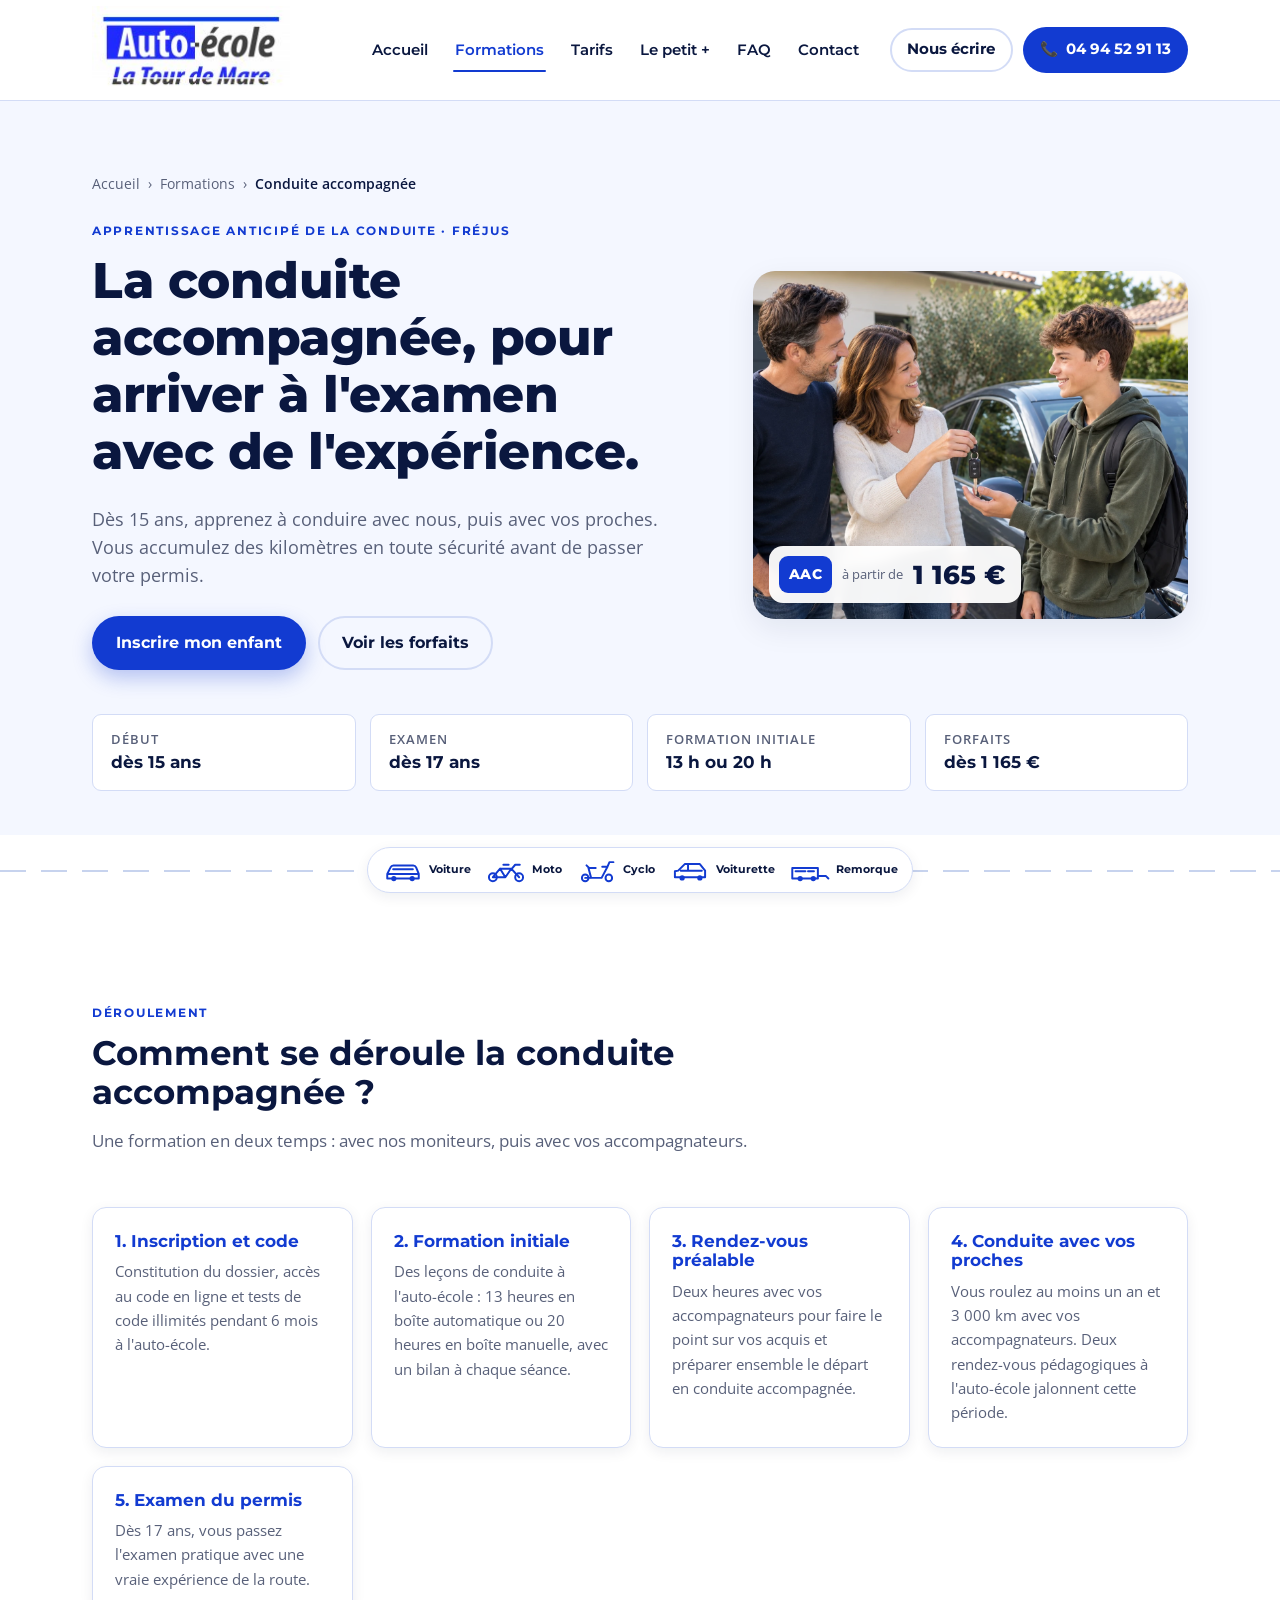
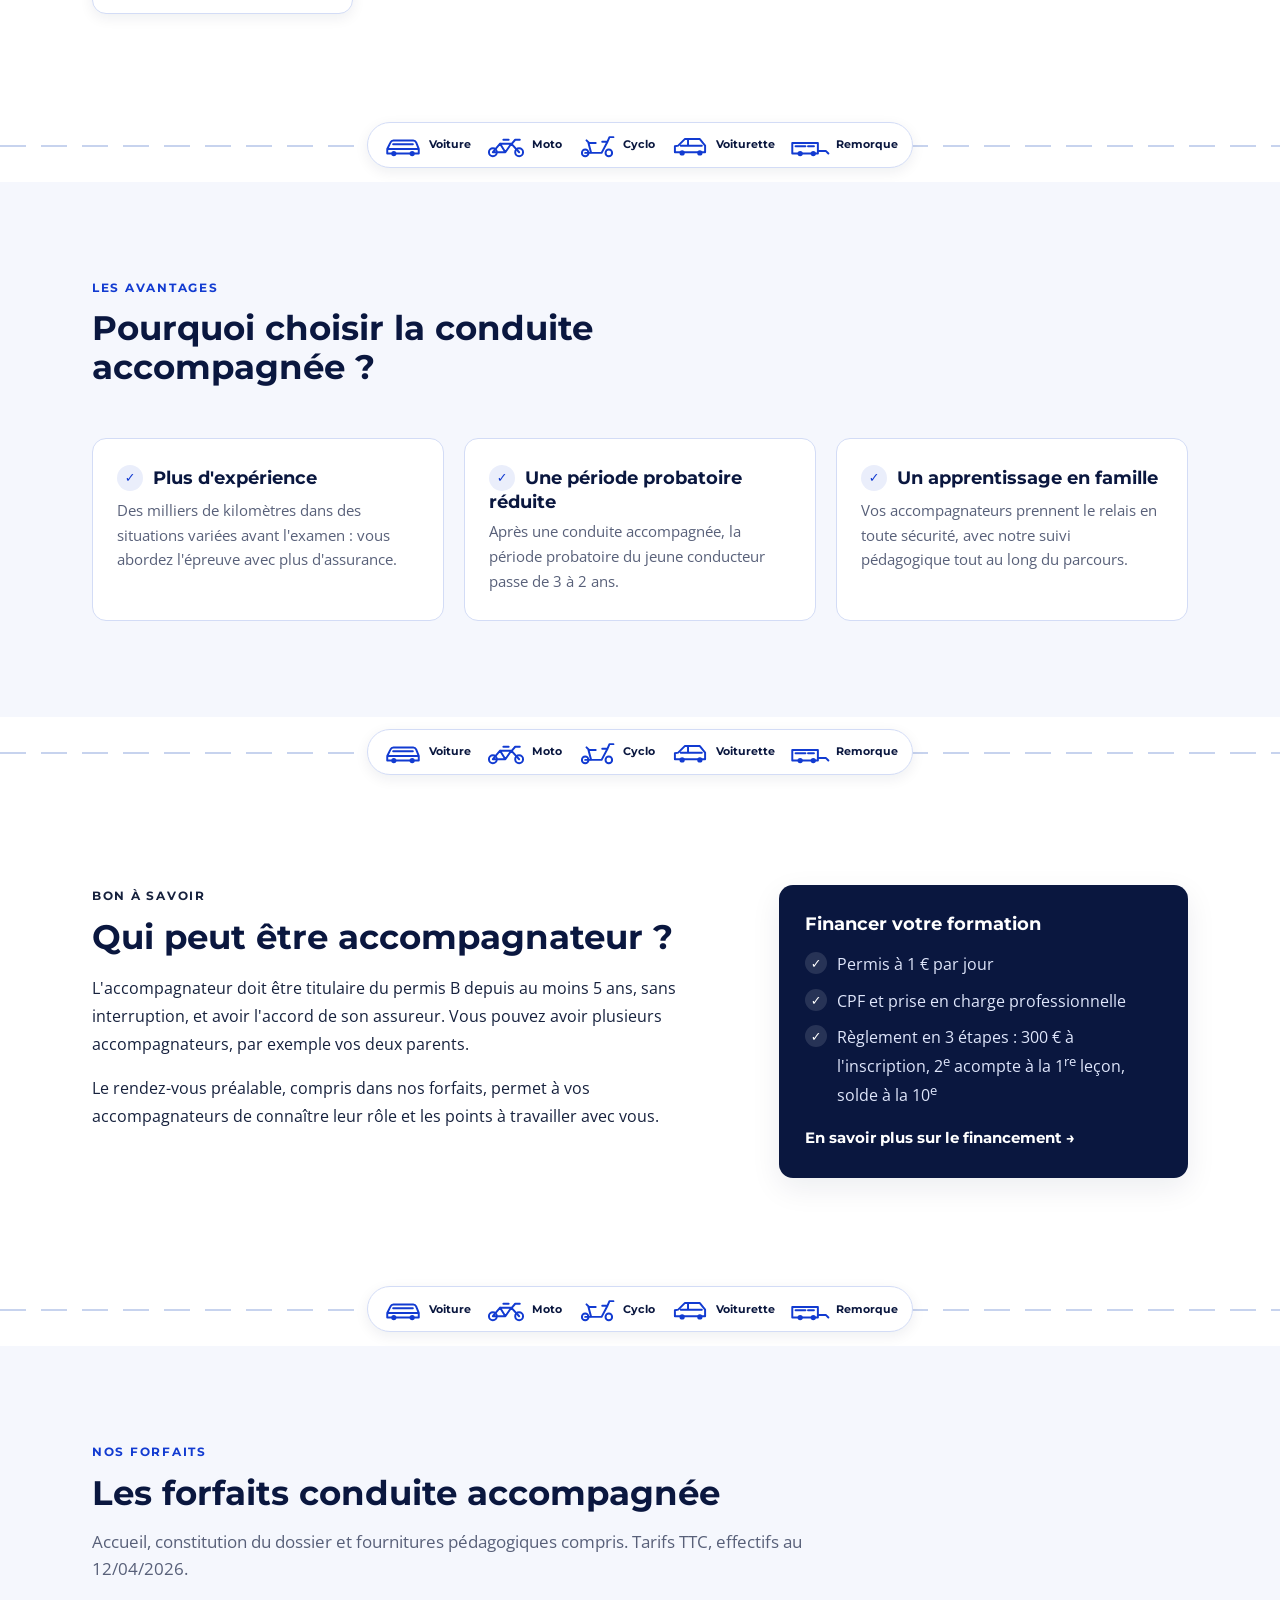
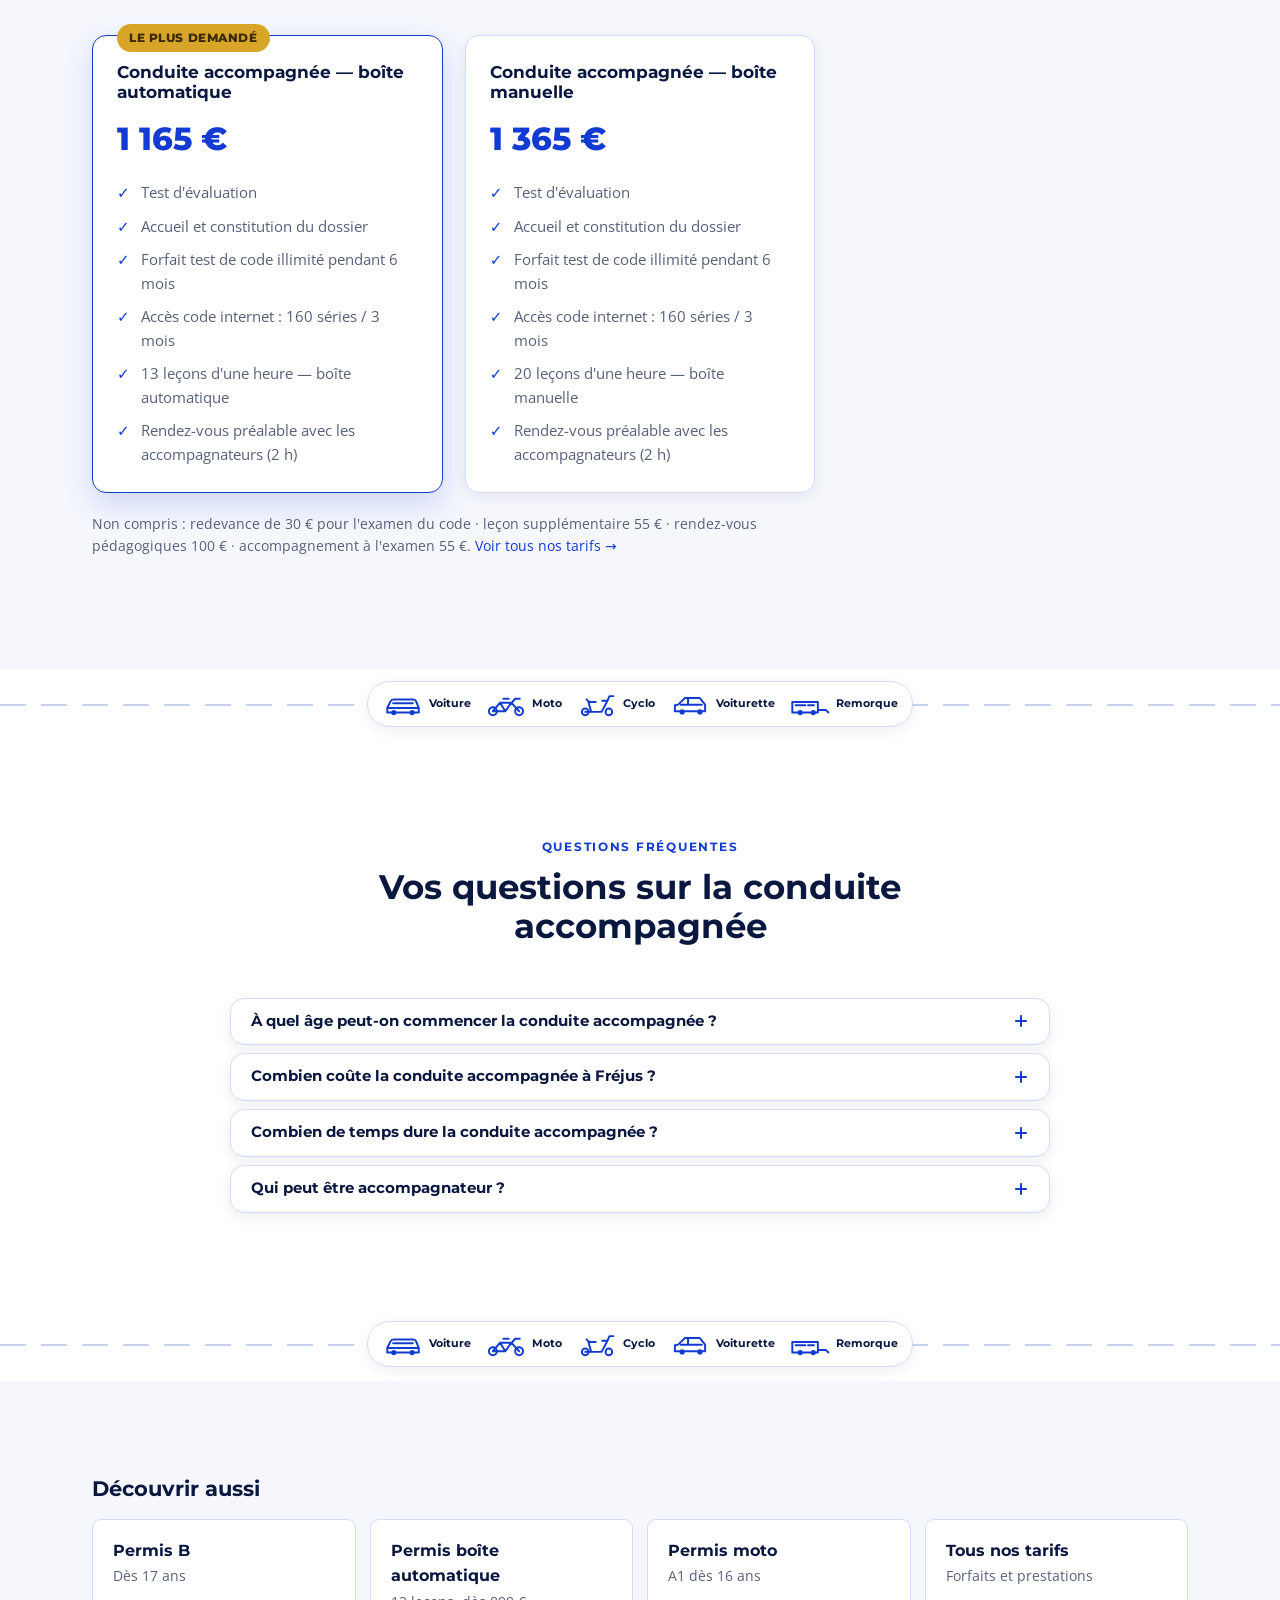
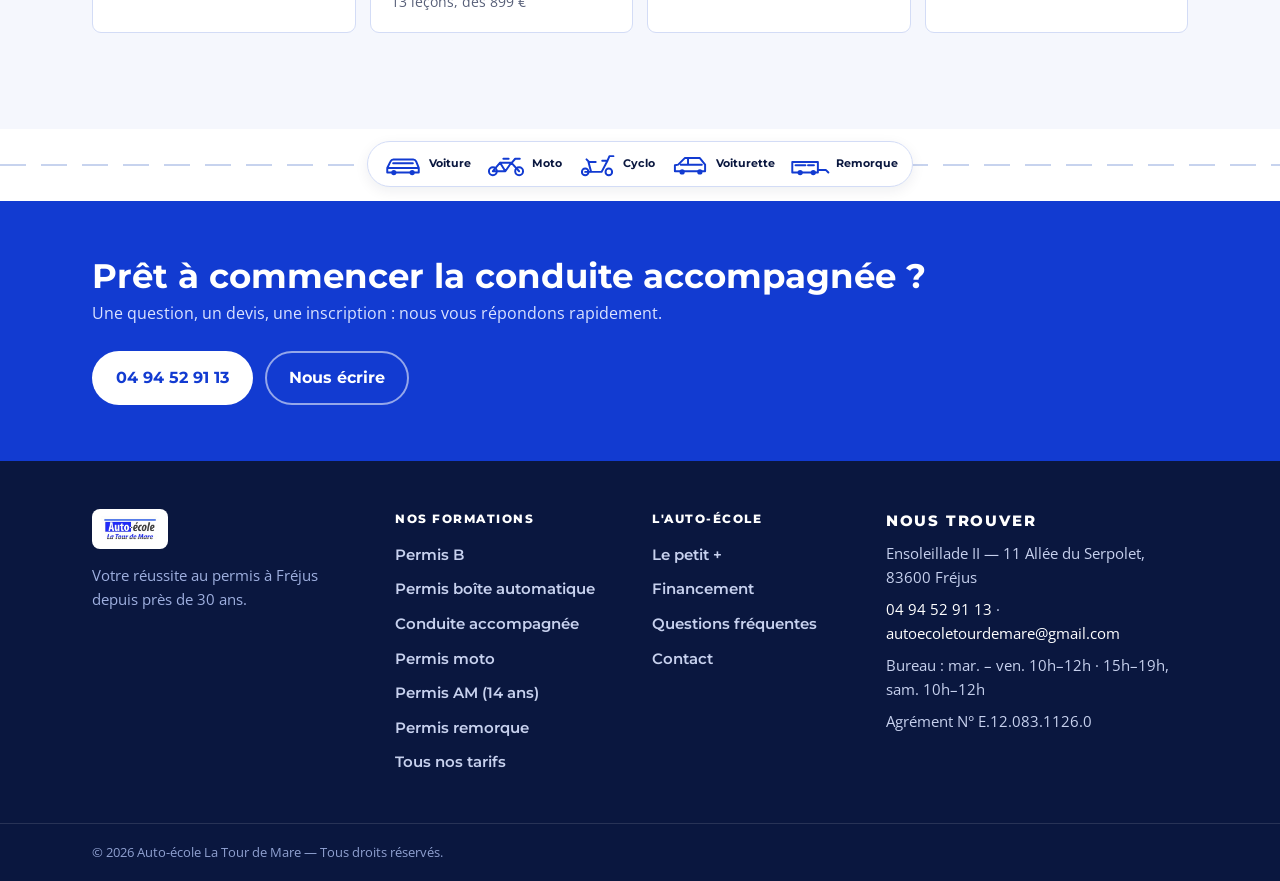
==== commit 18e73bdf: "Conduite accompagnée : nouvelle photo (remise des clés en famille) - Photo fournie : des parents rem" ====
--- a/conduite-accompagnee.html
+++ b/conduite-accompagnee.html
@@ -133,7 +133,7 @@
             </div>
           </div>
           <figure class="formation-photo">
-            <img src="assets/img/photos/cle-voiture.jpg" width="1200" height="960" alt="Main tendant une clé de voiture devant une voiture blanche" decoding="async" fetchpriority="high" />
+            <img src="assets/img/photos/conduite-accompagnee-famille.webp" width="1536" height="1024" alt="Des parents souriants remettent les clés de la voiture à leur fils adolescent devant la maison" decoding="async" fetchpriority="high" />
             <figcaption class="formation-photo__price">
               <span class="formation-photo__pin">AAC</span>
               <span class="formation-photo__from">à partir de</span>
--- a/css/styles.css
+++ b/css/styles.css
@@ -406,6 +406,11 @@
   border-radius: 22px; overflow: hidden; box-shadow: var(--shadow); background: var(--blue-soft);
 }
 .formation-photo img { width: 100%; height: 100%; object-fit: cover; }
+.formation-photo img[src*="voiture-caravane"] { object-position: 50% 62%; }
+/* Caravane et scooter : le sujet est en bas de la photo, l'étiquette de prix passe en haut */
+.formation-photo:has(img[src*="voiture-caravane"]) .formation-photo__price,
+.formation-photo:has(img[src*="scooter"]) .formation-photo__price { top: 16px; bottom: auto; }
+.formation-photo img[src*="scooter"] { object-position: 50% 75%; }
 .formation-photo__price {
   position: absolute; left: 16px; bottom: 16px; display: flex; align-items: center; gap: 10px;
   padding: 10px 16px 10px 10px; border-radius: 14px; background: rgba(255, 255, 255, .95);
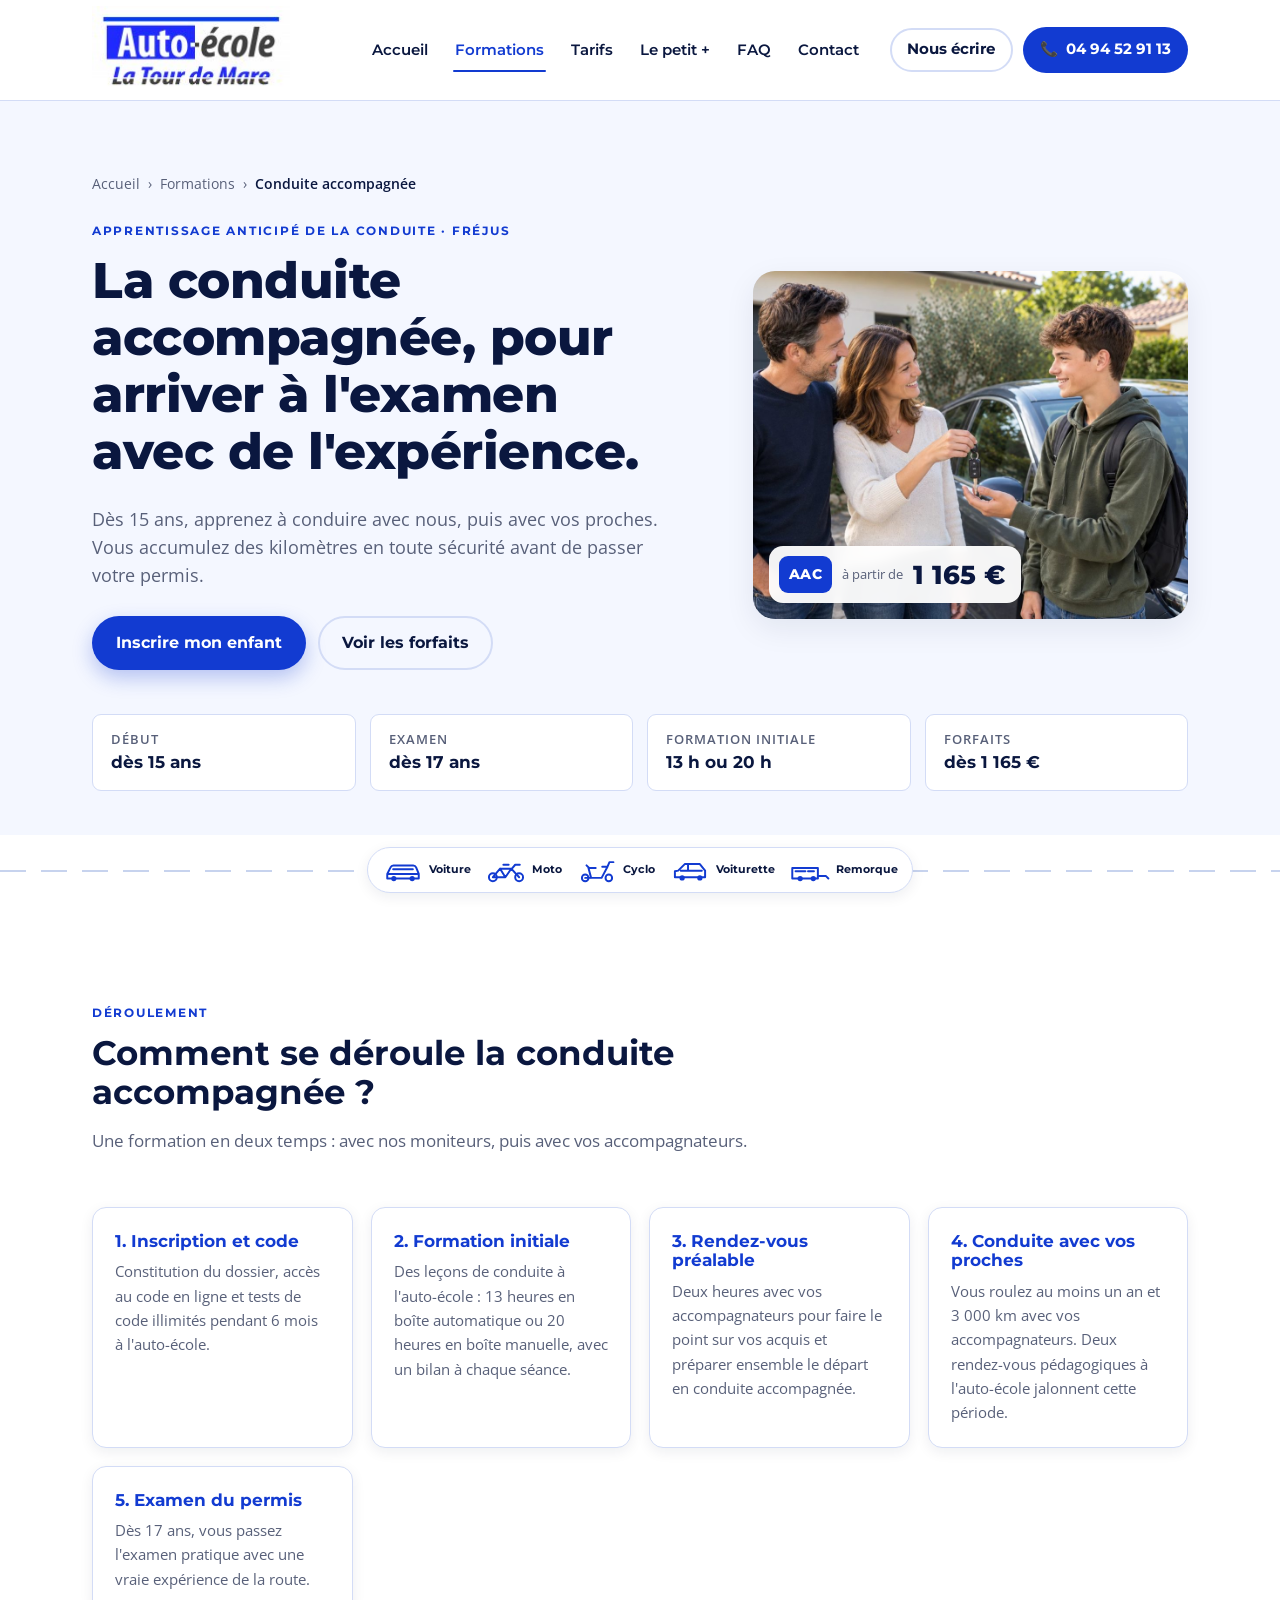
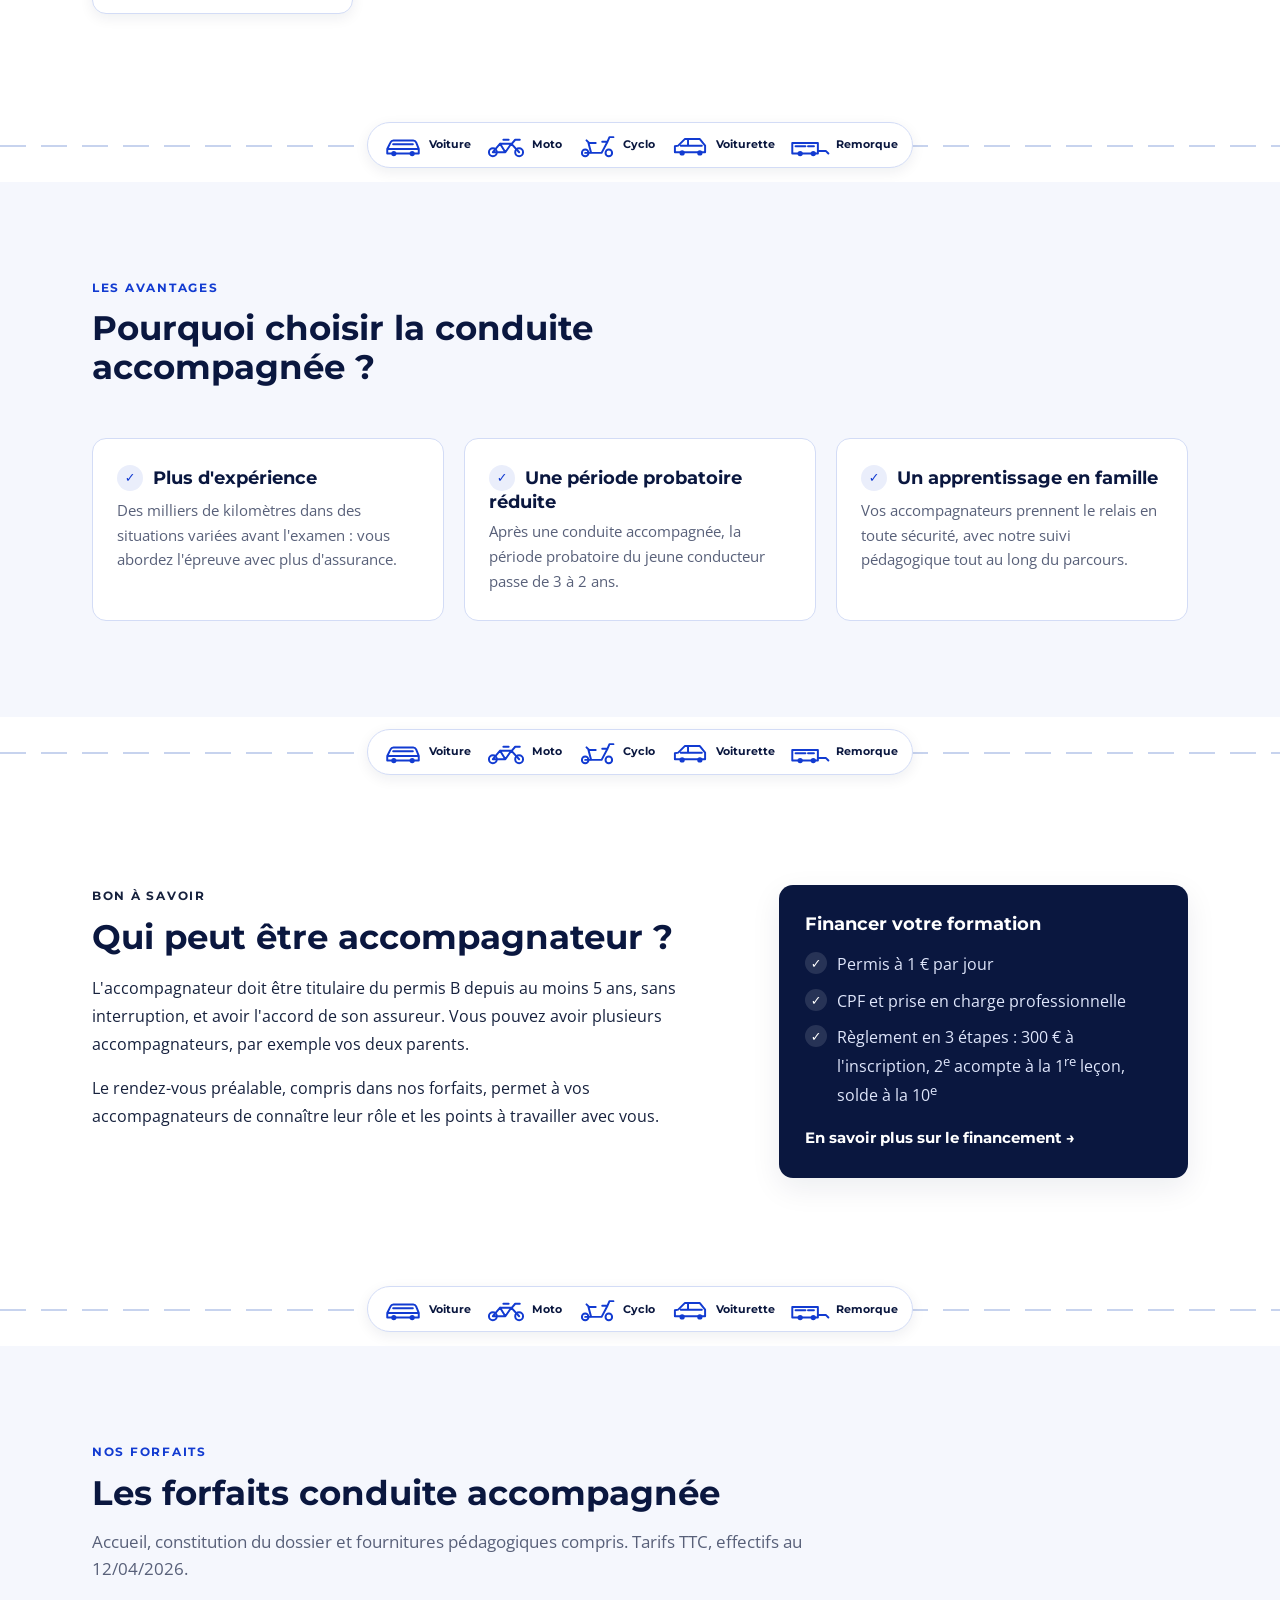
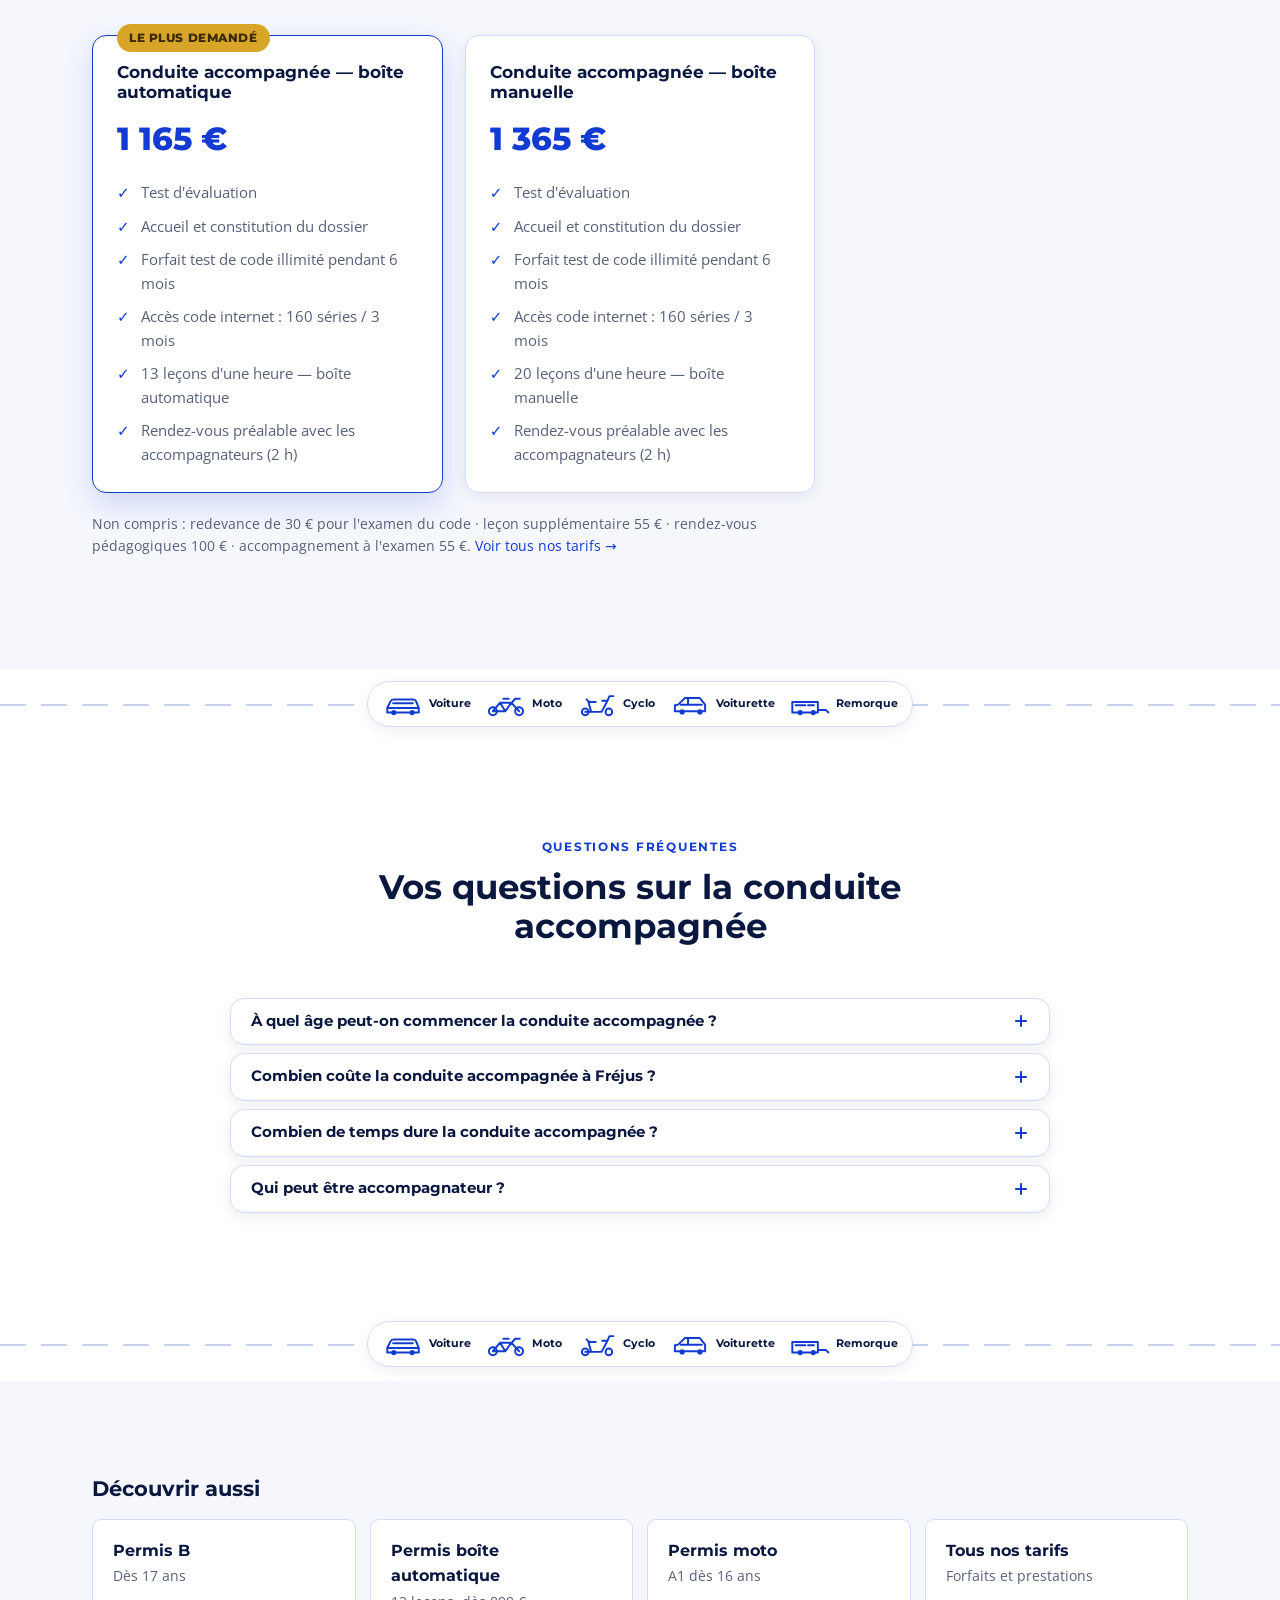
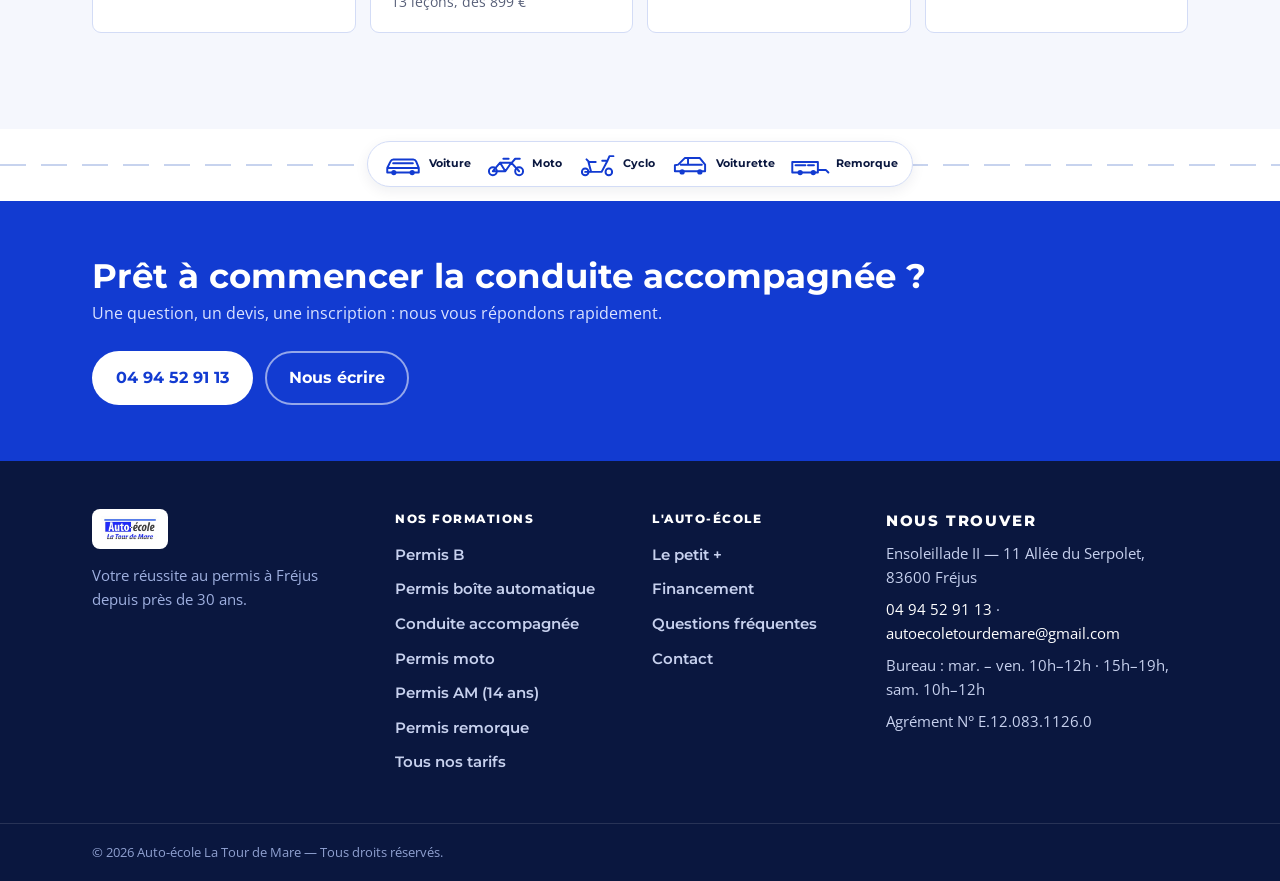
==== commit 2245a159: "Photos AAC et AM allégées - Réduites de 1536 à 1200 px de large et réenregistrées en JPEG (qualité 8" ====
--- a/conduite-accompagnee.html
+++ b/conduite-accompagnee.html
@@ -133,7 +133,7 @@
             </div>
           </div>
           <figure class="formation-photo">
-            <img src="assets/img/photos/conduite-accompagnee-famille.webp" width="1536" height="1024" alt="Des parents souriants remettent les clés de la voiture à leur fils adolescent devant la maison" decoding="async" fetchpriority="high" />
+            <img src="assets/img/photos/conduite-accompagnee-famille.jpg" width="1200" height="800" alt="Des parents souriants remettent les clés de la voiture à leur fils adolescent devant la maison" decoding="async" fetchpriority="high" />
             <figcaption class="formation-photo__price">
               <span class="formation-photo__pin">AAC</span>
               <span class="formation-photo__from">à partir de</span>
--- a/css/styles.css
+++ b/css/styles.css
@@ -407,10 +407,8 @@
 }
 .formation-photo img { width: 100%; height: 100%; object-fit: cover; }
 .formation-photo img[src*="voiture-caravane"] { object-position: 50% 62%; }
-/* Caravane et scooter : le sujet est en bas de la photo, l'étiquette de prix passe en haut */
-.formation-photo:has(img[src*="voiture-caravane"]) .formation-photo__price,
-.formation-photo:has(img[src*="scooter"]) .formation-photo__price { top: 16px; bottom: auto; }
-.formation-photo img[src*="scooter"] { object-position: 50% 75%; }
+/* Caravane : le sujet est en bas de la photo, l'étiquette de prix passe en haut, sur la brume */
+.formation-photo:has(img[src*="voiture-caravane"]) .formation-photo__price { top: 16px; bottom: auto; }
 .formation-photo__price {
   position: absolute; left: 16px; bottom: 16px; display: flex; align-items: center; gap: 10px;
   padding: 10px 16px 10px 10px; border-radius: 14px; background: rgba(255, 255, 255, .95);
